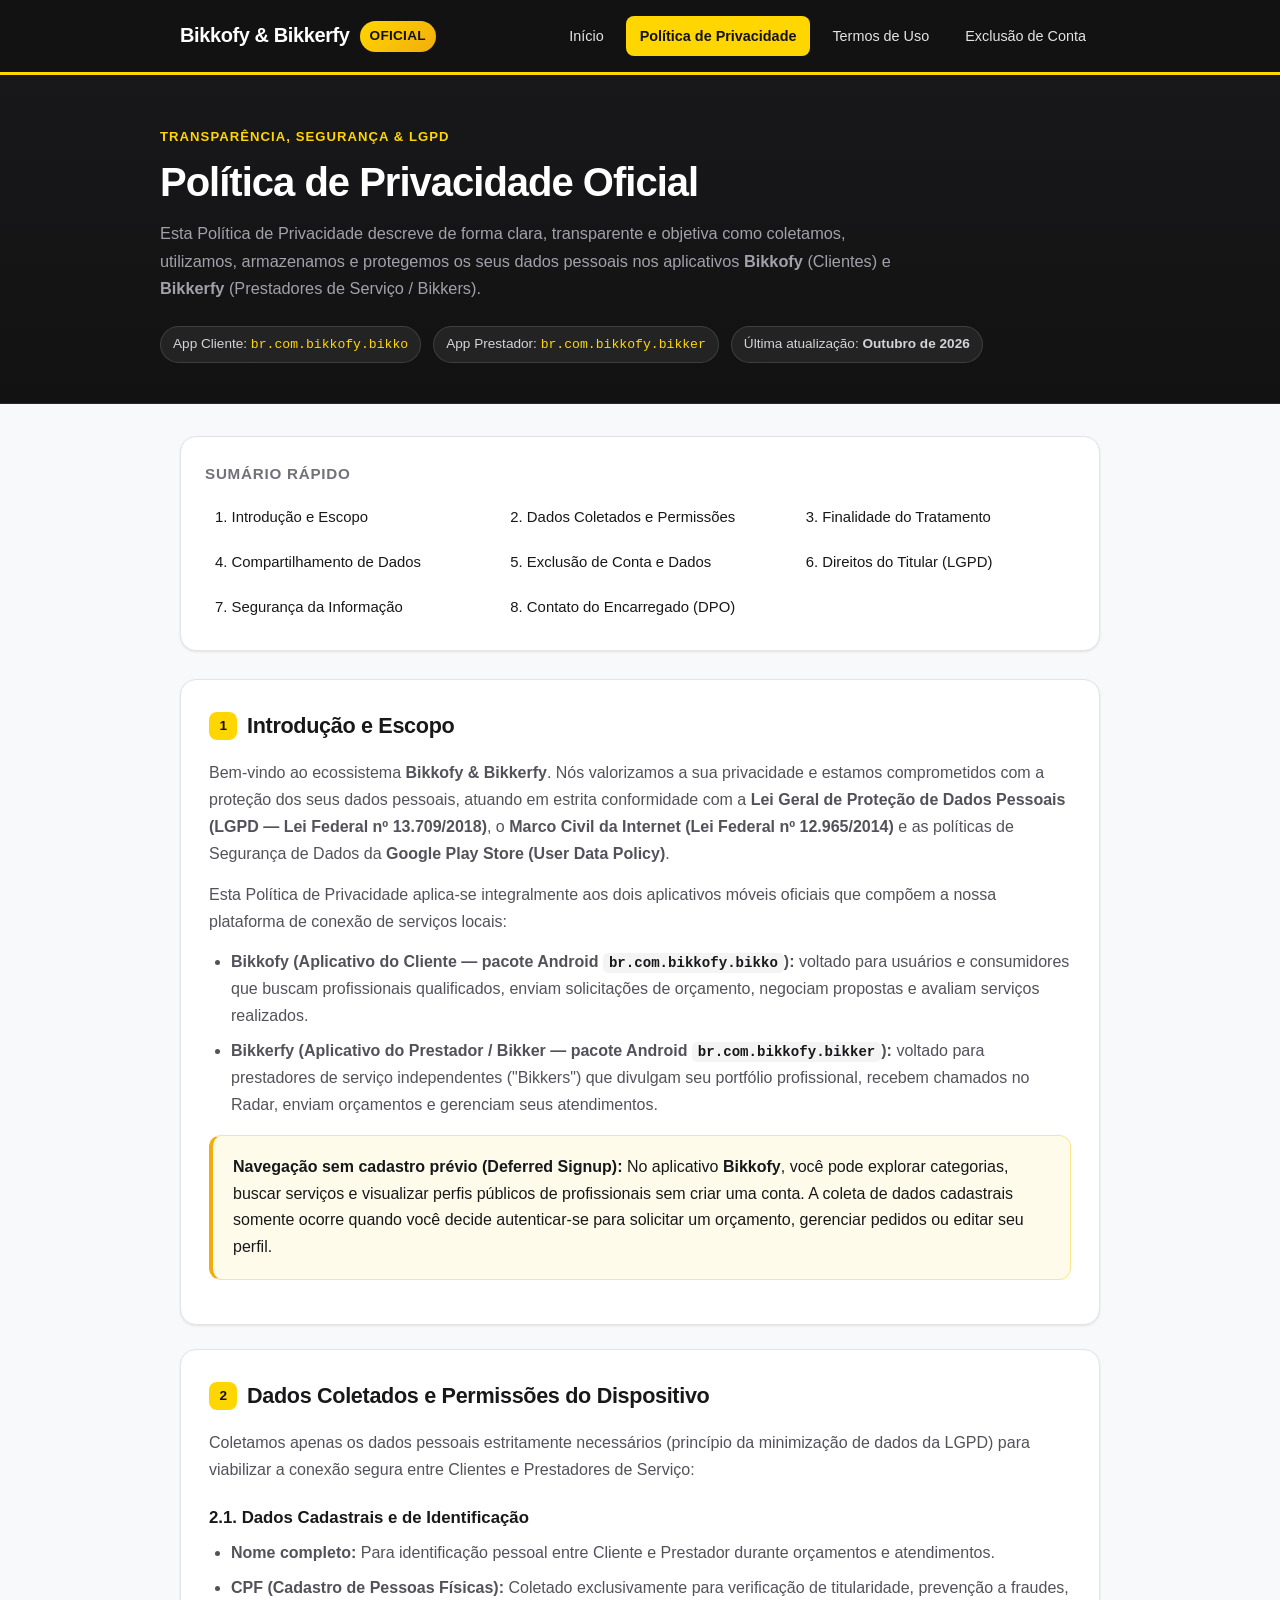
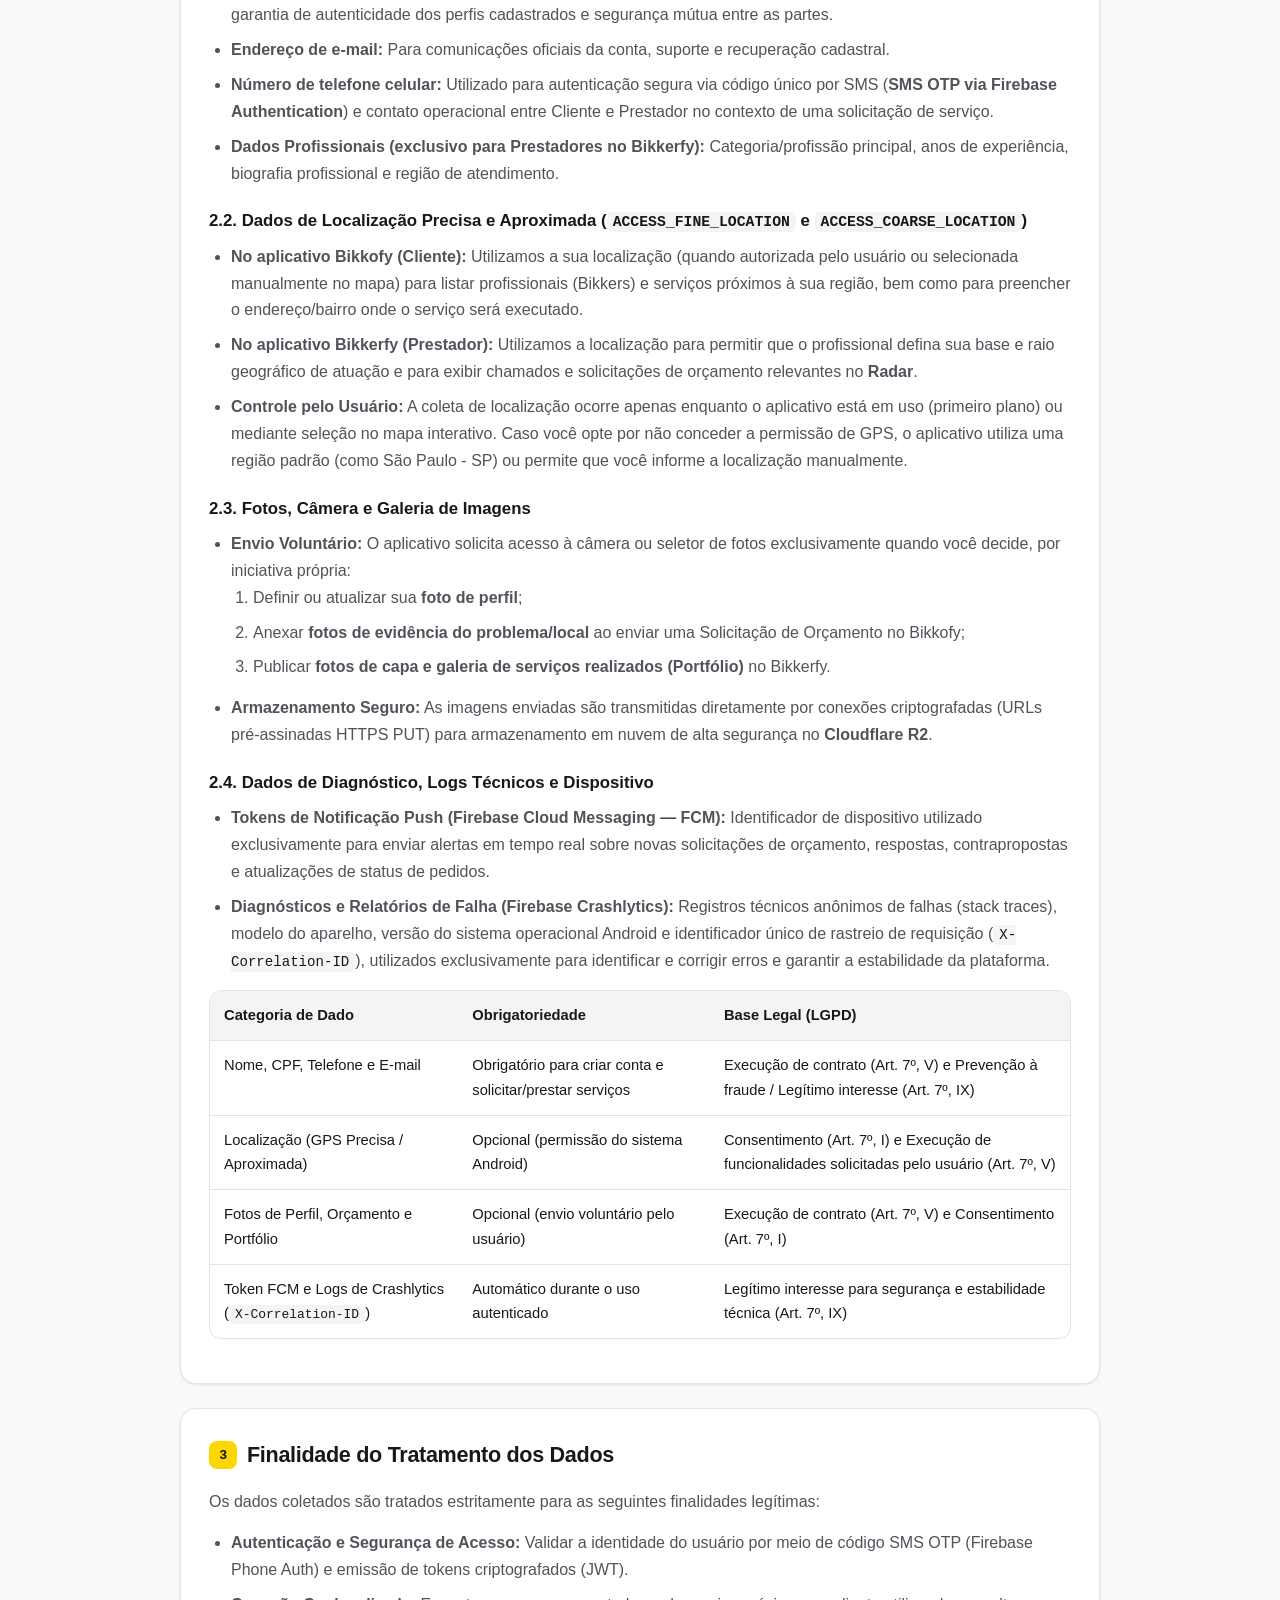
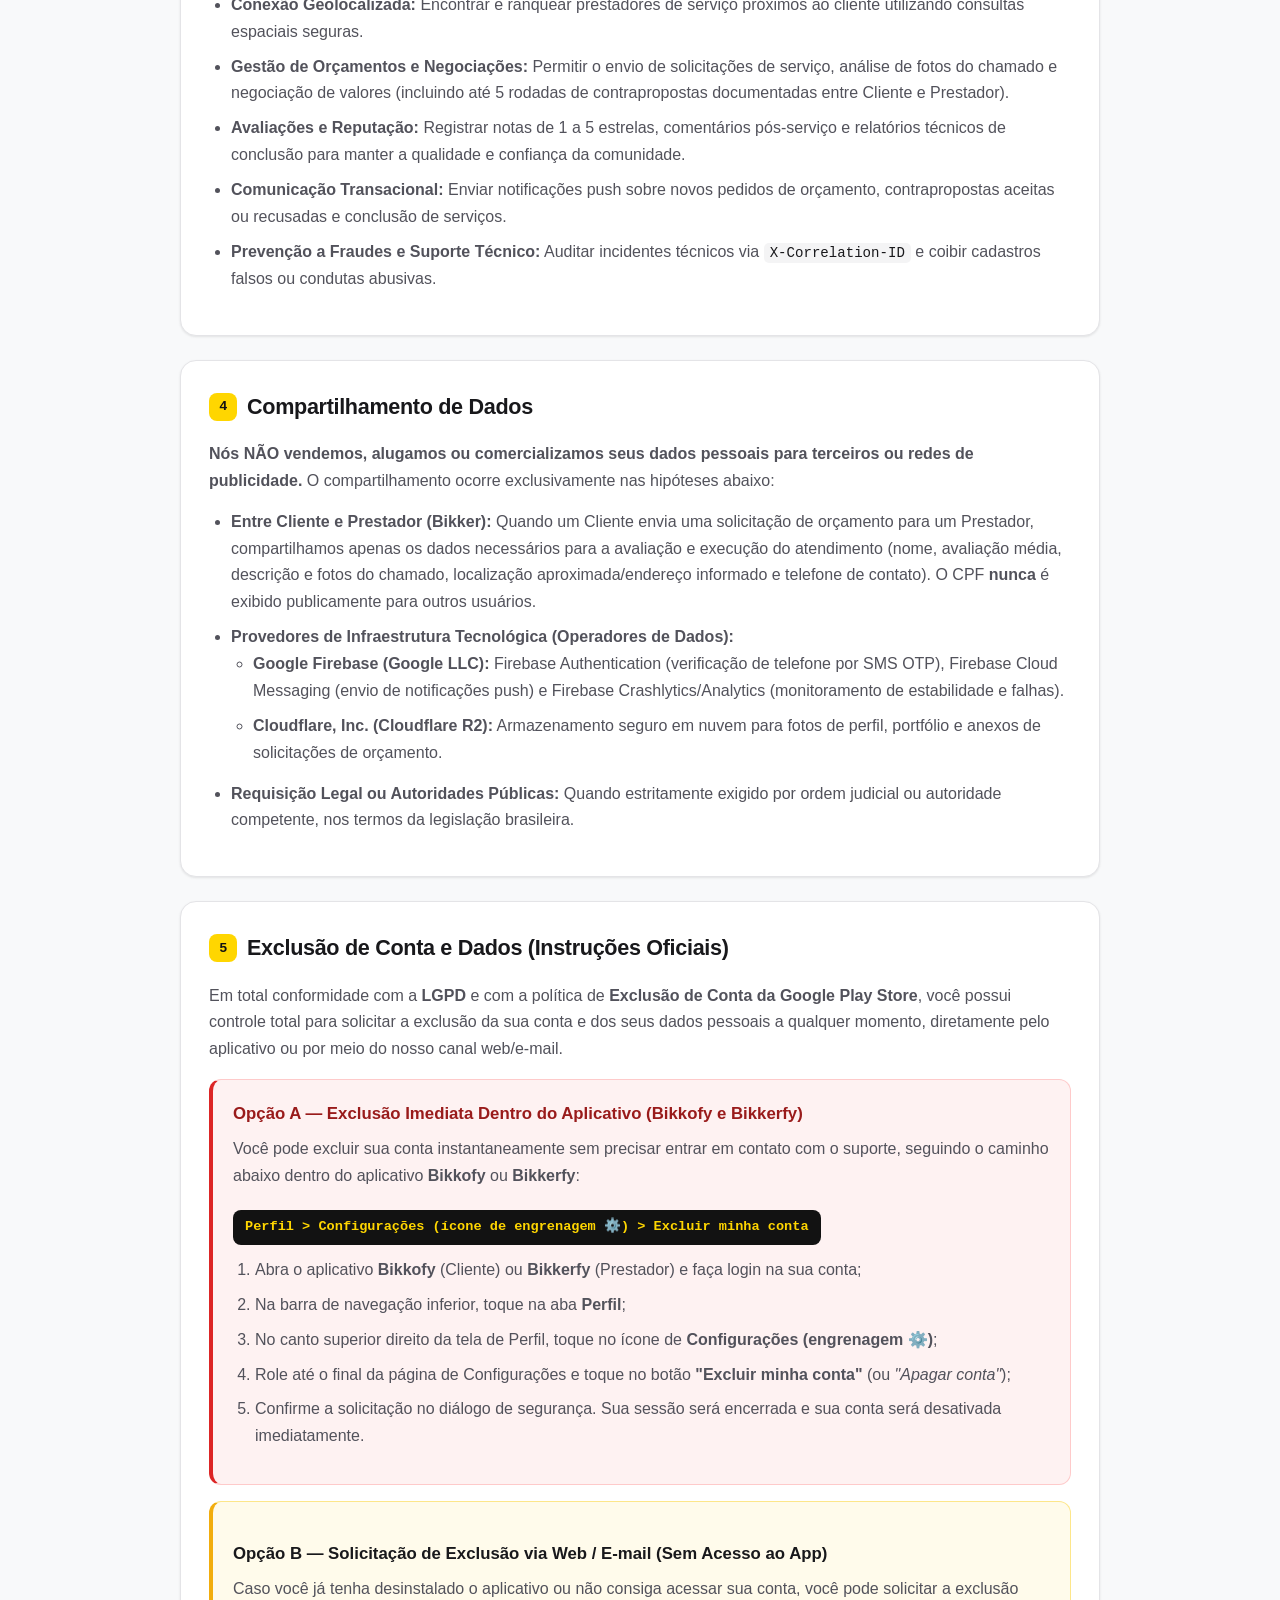
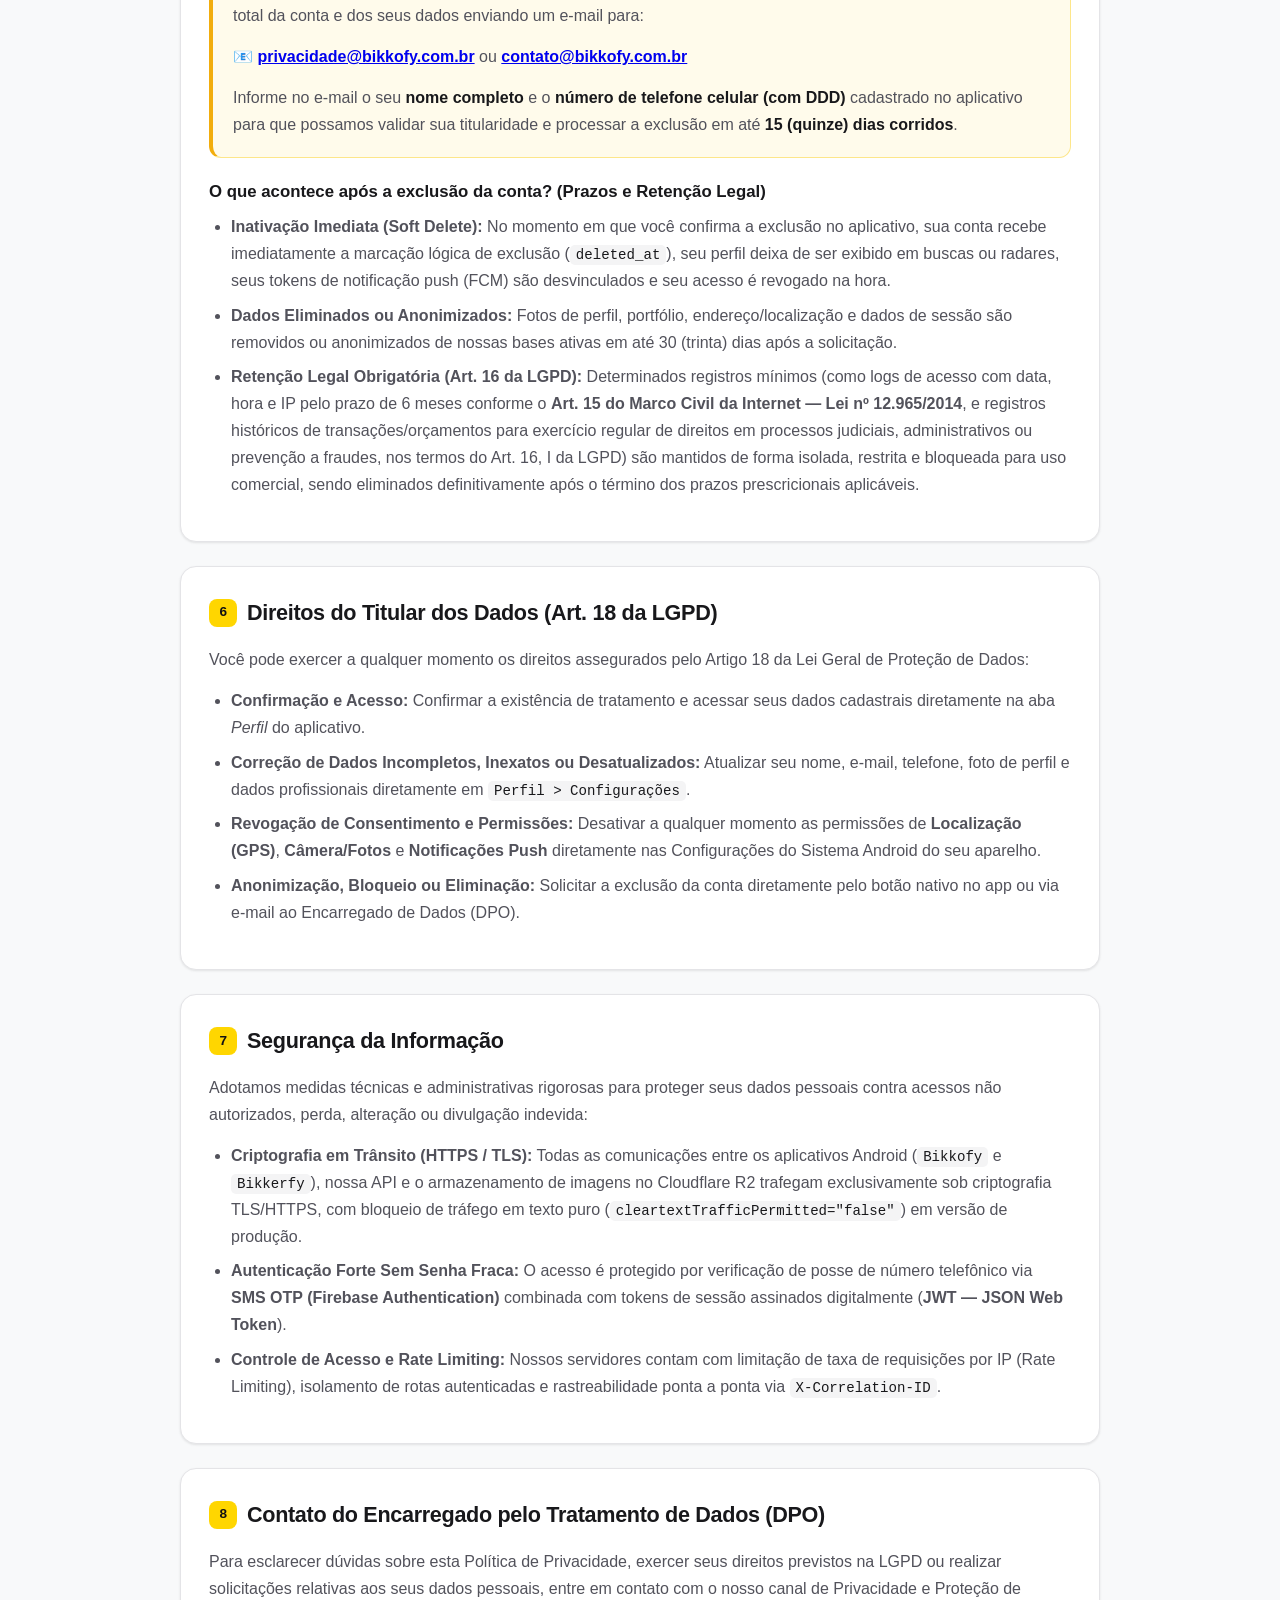
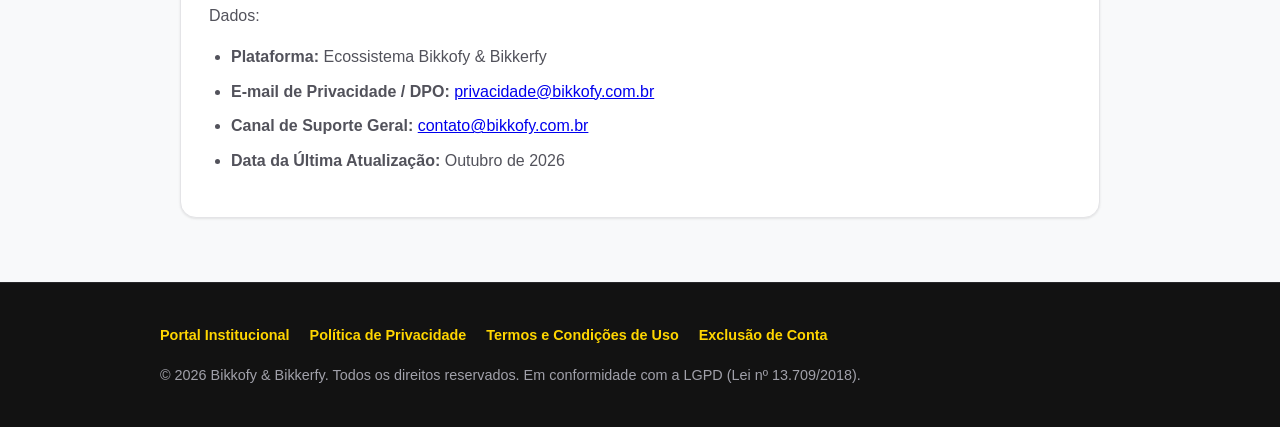
==== privacidade.html @ 6704e62b "feat: add institutional and legal pages" ====
<!DOCTYPE html>
<html lang="pt-BR">
<head>
  <meta charset="UTF-8" />
  <meta name="viewport" content="width=device-width, initial-scale=1.0" />
  <title>Política de Privacidade — Bikkofy &amp; Bikkerfy</title>
  <meta name="description" content="Política de Privacidade oficial dos aplicativos Bikkofy (Clientes) e Bikkerfy (Prestadores de Serviço / Bikkers), em conformidade com a LGPD (Lei nº 13.709/2018) e Google Play Store." />
  <meta name="robots" content="index, follow" />
  <meta name="theme-color" content="#121212" />
  <style>
    :root {
      --brand-yellow: #FFD600;
      --brand-amber: #F2AD0D;
      --brand-dark: #121212;
      --brand-surface: #1E1E1E;
      --bg-page: #F8F9FA;
      --bg-card: #FFFFFF;
      --text-primary: #18181B;
      --text-secondary: #52525B;
      --text-muted: #71717A;
      --border-color: #E4E4E7;
      --danger-bg: #FEF2F2;
      --danger-border: #FECACA;
      --danger-text: #991B1B;
      --highlight-bg: #FFFBEB;
      --highlight-border: #FDE68A;
      --radius-md: 12px;
      --radius-lg: 16px;
      --shadow-sm: 0 1px 3px rgba(0, 0, 0, 0.06), 0 1px 2px rgba(0, 0, 0, 0.04);
      --shadow-md: 0 4px 16px rgba(0, 0, 0, 0.06);
    }

    * {
      box-sizing: border-box;
      margin: 0;
      padding: 0;
    }

    html {
      scroll-behavior: smooth;
    }

    body {
      font-family: 'Inter', -apple-system, BlinkMacSystemFont, 'Segoe UI', Roboto, Oxygen, Ubuntu, Cantarell, sans-serif;
      background-color: var(--bg-page);
      color: var(--text-primary);
      line-height: 1.68;
      font-size: 16px;
      -webkit-font-smoothing: antialiased;
    }

    /* Top Header */
    .site-header {
      background-color: var(--brand-dark);
      color: #FFFFFF;
      border-bottom: 3px solid var(--brand-yellow);
      position: sticky;
      top: 0;
      z-index: 100;
    }

    .header-container {
      max-width: 960px;
      margin: 0 auto;
      padding: 16px 20px;
      display: flex;
      align-items: center;
      justify-content: space-between;
      flex-wrap: wrap;
      gap: 12px;
    }

    .brand-logo {
      display: inline-flex;
      align-items: center;
      gap: 10px;
      text-decoration: none;
      color: #FFFFFF;
      font-weight: 800;
      font-size: 1.25rem;
      letter-spacing: -0.02em;
    }

    .brand-badge {
      background: linear-gradient(135deg, var(--brand-yellow), var(--brand-amber));
      color: var(--brand-dark);
      font-weight: 900;
      font-size: 0.85rem;
      padding: 4px 10px;
      border-radius: 999px;
      letter-spacing: 0.02em;
      text-transform: uppercase;
    }

    .nav-links {
      display: flex;
      align-items: center;
      gap: 8px;
      flex-wrap: wrap;
    }

    .nav-links a {
      color: #E4E4E7;
      text-decoration: none;
      font-size: 0.9rem;
      font-weight: 500;
      padding: 8px 14px;
      border-radius: 8px;
      transition: all 0.2s ease;
    }

    .nav-links a:hover {
      background-color: rgba(255, 255, 255, 0.08);
      color: var(--brand-yellow);
    }

    .nav-links a.active {
      background-color: var(--brand-yellow);
      color: var(--brand-dark);
      font-weight: 700;
    }

    /* Hero Banner */
    .hero {
      background: linear-gradient(180deg, #18181B 0%, #121212 100%);
      color: #FFFFFF;
      padding: 48px 20px 40px;
      border-bottom: 1px solid #27272A;
    }

    .hero-inner {
      max-width: 960px;
      margin: 0 auto;
    }

    .hero-eyebrow {
      display: inline-block;
      color: var(--brand-yellow);
      font-size: 0.82rem;
      font-weight: 700;
      text-transform: uppercase;
      letter-spacing: 0.08em;
      margin-bottom: 10px;
    }

    .hero h1 {
      font-size: clamp(1.75rem, 4vw, 2.5rem);
      font-weight: 800;
      letter-spacing: -0.025em;
      line-height: 1.2;
      margin-bottom: 14px;
    }

    .hero p {
      color: #A1A1AA;
      font-size: 1.02rem;
      max-width: 760px;
    }

    .meta-bar {
      margin-top: 24px;
      display: flex;
      flex-wrap: wrap;
      gap: 12px;
      font-size: 0.85rem;
      color: #D4D4D8;
    }

    .meta-pill {
      background-color: rgba(255, 255, 255, 0.07);
      border: 1px solid rgba(255, 255, 255, 0.12);
      padding: 6px 12px;
      border-radius: 999px;
    }

    .meta-pill code {
      color: var(--brand-yellow);
      font-family: ui-monospace, SFMono-Regular, Menlo, Monaco, Consolas, monospace;
      font-size: 0.82rem;
    }

    /* Main Content */
    .main-container {
      max-width: 960px;
      margin: 32px auto 64px;
      padding: 0 20px;
    }

    .toc-card {
      background-color: var(--bg-card);
      border: 1px solid var(--border-color);
      border-radius: var(--radius-lg);
      padding: 24px;
      margin-bottom: 28px;
      box-shadow: var(--shadow-sm);
    }

    .toc-title {
      font-size: 0.95rem;
      font-weight: 700;
      text-transform: uppercase;
      letter-spacing: 0.05em;
      color: var(--text-muted);
      margin-bottom: 12px;
    }

    .toc-grid {
      display: grid;
      grid-template-columns: repeat(auto-fit, minmax(240px, 1fr));
      gap: 8px 16px;
      list-style: none;
    }

    .toc-grid a {
      color: var(--text-primary);
      text-decoration: none;
      font-size: 0.93rem;
      font-weight: 500;
      display: block;
      padding: 6px 10px;
      border-radius: 6px;
      transition: background-color 0.15s ease;
    }

    .toc-grid a:hover {
      background-color: var(--highlight-bg);
      color: #000000;
    }

    .section-card {
      background-color: var(--bg-card);
      border: 1px solid var(--border-color);
      border-radius: var(--radius-lg);
      padding: 28px 28px;
      margin-bottom: 24px;
      box-shadow: var(--shadow-sm);
      scroll-margin-top: 84px;
    }

    .section-card h2 {
      font-size: 1.35rem;
      font-weight: 800;
      color: var(--text-primary);
      margin-bottom: 16px;
      display: flex;
      align-items: center;
      gap: 10px;
      letter-spacing: -0.015em;
    }

    .section-num {
      background-color: var(--brand-yellow);
      color: var(--brand-dark);
      font-size: 0.85rem;
      font-weight: 800;
      width: 28px;
      height: 28px;
      border-radius: 8px;
      display: inline-flex;
      align-items: center;
      justify-content: center;
      flex-shrink: 0;
    }

    .section-card h3 {
      font-size: 1.05rem;
      font-weight: 700;
      color: var(--text-primary);
      margin: 20px 0 8px;
    }

    .section-card p {
      color: var(--text-secondary);
      margin-bottom: 14px;
    }

    .section-card p:last-child {
      margin-bottom: 0;
    }

    .section-card ul,
    .section-card ol {
      color: var(--text-secondary);
      padding-left: 22px;
      margin-bottom: 14px;
    }

    .section-card li {
      margin-bottom: 8px;
    }

    .section-card code {
      background-color: #F4F4F5;
      color: #18181B;
      padding: 2px 6px;
      border-radius: 5px;
      font-size: 0.88em;
      font-family: ui-monospace, SFMono-Regular, Menlo, Monaco, Consolas, monospace;
    }

    .highlight-box {
      background-color: var(--highlight-bg);
      border: 1px solid var(--highlight-border);
      border-left: 4px solid var(--brand-amber);
      border-radius: var(--radius-md);
      padding: 18px 20px;
      margin: 16px 0;
    }

    .highlight-box strong {
      color: var(--text-primary);
    }

    .deletion-box {
      background-color: var(--danger-bg);
      border: 1px solid var(--danger-border);
      border-left: 4px solid #DC2626;
      border-radius: var(--radius-md);
      padding: 20px;
      margin: 16px 0;
    }

    .deletion-box h3 {
      color: var(--danger-text);
      margin-top: 0;
    }

    .step-badge {
      display: inline-block;
      background-color: var(--brand-dark);
      color: var(--brand-yellow);
      font-weight: 700;
      font-size: 0.85rem;
      padding: 6px 12px;
      border-radius: 8px;
      margin: 6px 0 12px;
      font-family: ui-monospace, SFMono-Regular, Menlo, Monaco, Consolas, monospace;
    }

    .data-table-wrapper {
      overflow-x: auto;
      margin: 16px 0;
      border: 1px solid var(--border-color);
      border-radius: var(--radius-md);
    }

    table {
      width: 100%;
      border-collapse: collapse;
      font-size: 0.92rem;
    }

    th, td {
      text-align: left;
      padding: 12px 14px;
      border-bottom: 1px solid var(--border-color);
      vertical-align: top;
    }

    th {
      background-color: #F4F4F5;
      font-weight: 700;
      color: var(--text-primary);
    }

    tr:last-child td {
      border-bottom: none;
    }

    /* Footer */
    .site-footer {
      background-color: var(--brand-dark);
      color: #A1A1AA;
      padding: 40px 20px;
      border-top: 1px solid #27272A;
      font-size: 0.9rem;
    }

    .footer-inner {
      max-width: 960px;
      margin: 0 auto;
      display: flex;
      flex-direction: column;
      gap: 16px;
    }

    .footer-links {
      display: flex;
      gap: 20px;
      flex-wrap: wrap;
    }

    .footer-links a {
      color: var(--brand-yellow);
      text-decoration: none;
      font-weight: 600;
    }

    .footer-links a:hover {
      text-decoration: underline;
    }

    @media (max-width: 640px) {
      .section-card {
        padding: 20px 18px;
      }
      .header-container {
        flex-direction: column;
        align-items: flex-start;
      }
    }
  </style>
</head>
<body>

  <!-- Header -->
  <header class="site-header">
    <div class="header-container">
      <a href="index.html" class="brand-logo">
        <span>Bikkofy &amp; Bikkerfy</span>
        <span class="brand-badge">Oficial</span>
      </a>
      <nav class="nav-links" aria-label="Navegação institucional">
        <a href="index.html">Início</a>
        <a href="privacidade.html" class="active" aria-current="page">Política de Privacidade</a>
        <a href="termos.html">Termos de Uso</a>
        <a href="#exclusao-de-conta">Exclusão de Conta</a>
      </nav>
    </div>
  </header>

  <!-- Hero -->
  <section class="hero">
    <div class="hero-inner">
      <span class="hero-eyebrow">Transparência, Segurança &amp; LGPD</span>
      <h1>Política de Privacidade Oficial</h1>
      <p>
        Esta Política de Privacidade descreve de forma clara, transparente e objetiva como coletamos, utilizamos, armazenamos e protegemos os seus dados pessoais nos aplicativos <strong>Bikkofy</strong> (Clientes) e <strong>Bikkerfy</strong> (Prestadores de Serviço / Bikkers).
      </p>
      <div class="meta-bar">
        <span class="meta-pill">App Cliente: <code>br.com.bikkofy.bikko</code></span>
        <span class="meta-pill">App Prestador: <code>br.com.bikkofy.bikker</code></span>
        <span class="meta-pill">Última atualização: <strong>Outubro de 2026</strong></span>
      </div>
    </div>
  </section>

  <!-- Main Content -->
  <main class="main-container">

    <!-- Table of Contents -->
    <nav class="toc-card" aria-label="Índice da Política de Privacidade">
      <div class="toc-title">Sumário Rápido</div>
      <ol class="toc-grid">
        <li><a href="#escopo">1. Introdução e Escopo</a></li>
        <li><a href="#dados-coletados">2. Dados Coletados e Permissões</a></li>
        <li><a href="#finalidade">3. Finalidade do Tratamento</a></li>
        <li><a href="#compartilhamento">4. Compartilhamento de Dados</a></li>
        <li><a href="#exclusao-de-conta">5. Exclusão de Conta e Dados</a></li>
        <li><a href="#direitos-lgpd">6. Direitos do Titular (LGPD)</a></li>
        <li><a href="#seguranca">7. Segurança da Informação</a></li>
        <li><a href="#contato-dpo">8. Contato do Encarregado (DPO)</a></li>
      </ol>
    </nav>

    <!-- 1. Introdução e Escopo -->
    <section id="escopo" class="section-card">
      <h2><span class="section-num">1</span> Introdução e Escopo</h2>
      <p>
        Bem-vindo ao ecossistema <strong>Bikkofy &amp; Bikkerfy</strong>. Nós valorizamos a sua privacidade e estamos comprometidos com a proteção dos seus dados pessoais, atuando em estrita conformidade com a <strong>Lei Geral de Proteção de Dados Pessoais (LGPD — Lei Federal nº 13.709/2018)</strong>, o <strong>Marco Civil da Internet (Lei Federal nº 12.965/2014)</strong> e as políticas de Segurança de Dados da <strong>Google Play Store (User Data Policy)</strong>.
      </p>
      <p>
        Esta Política de Privacidade aplica-se integralmente aos dois aplicativos móveis oficiais que compõem a nossa plataforma de conexão de serviços locais:
      </p>
      <ul>
        <li>
          <strong>Bikkofy (Aplicativo do Cliente — pacote Android <code>br.com.bikkofy.bikko</code>):</strong> voltado para usuários e consumidores que buscam profissionais qualificados, enviam solicitações de orçamento, negociam propostas e avaliam serviços realizados.
        </li>
        <li>
          <strong>Bikkerfy (Aplicativo do Prestador / Bikker — pacote Android <code>br.com.bikkofy.bikker</code>):</strong> voltado para prestadores de serviço independentes ("Bikkers") que divulgam seu portfólio profissional, recebem chamados no Radar, enviam orçamentos e gerenciam seus atendimentos.
        </li>
      </ul>
      <div class="highlight-box">
        <strong>Navegação sem cadastro prévio (Deferred Signup):</strong> No aplicativo <strong>Bikkofy</strong>, você pode explorar categorias, buscar serviços e visualizar perfis públicos de profissionais sem criar uma conta. A coleta de dados cadastrais somente ocorre quando você decide autenticar-se para solicitar um orçamento, gerenciar pedidos ou editar seu perfil.
      </div>
    </section>

    <!-- 2. Dados Coletados -->
    <section id="dados-coletados" class="section-card">
      <h2><span class="section-num">2</span> Dados Coletados e Permissões do Dispositivo</h2>
      <p>
        Coletamos apenas os dados pessoais estritamente necessários (princípio da minimização de dados da LGPD) para viabilizar a conexão segura entre Clientes e Prestadores de Serviço:
      </p>

      <h3>2.1. Dados Cadastrais e de Identificação</h3>
      <ul>
        <li><strong>Nome completo:</strong> Para identificação pessoal entre Cliente e Prestador durante orçamentos e atendimentos.</li>
        <li><strong>CPF (Cadastro de Pessoas Físicas):</strong> Coletado exclusivamente para verificação de titularidade, prevenção a fraudes, garantia de autenticidade dos perfis cadastrados e segurança mútua entre as partes.</li>
        <li><strong>Endereço de e-mail:</strong> Para comunicações oficiais da conta, suporte e recuperação cadastral.</li>
        <li><strong>Número de telefone celular:</strong> Utilizado para autenticação segura via código único por SMS (<strong>SMS OTP via Firebase Authentication</strong>) e contato operacional entre Cliente e Prestador no contexto de uma solicitação de serviço.</li>
        <li><strong>Dados Profissionais (exclusivo para Prestadores no Bikkerfy):</strong> Categoria/profissão principal, anos de experiência, biografia profissional e região de atendimento.</li>
      </ul>

      <h3>2.2. Dados de Localização Precisa e Aproximada (<code>ACCESS_FINE_LOCATION</code> e <code>ACCESS_COARSE_LOCATION</code>)</h3>
      <ul>
        <li>
          <strong>No aplicativo Bikkofy (Cliente):</strong> Utilizamos a sua localização (quando autorizada pelo usuário ou selecionada manualmente no mapa) para listar profissionais (Bikkers) e serviços próximos à sua região, bem como para preencher o endereço/bairro onde o serviço será executado.
        </li>
        <li>
          <strong>No aplicativo Bikkerfy (Prestador):</strong> Utilizamos a localização para permitir que o profissional defina sua base e raio geográfico de atuação e para exibir chamados e solicitações de orçamento relevantes no <strong>Radar</strong>.
        </li>
        <li>
          <strong>Controle pelo Usuário:</strong> A coleta de localização ocorre apenas enquanto o aplicativo está em uso (primeiro plano) ou mediante seleção no mapa interativo. Caso você opte por não conceder a permissão de GPS, o aplicativo utiliza uma região padrão (como São Paulo - SP) ou permite que você informe a localização manualmente.
        </li>
      </ul>

      <h3>2.3. Fotos, Câmera e Galeria de Imagens</h3>
      <ul>
        <li>
          <strong>Envio Voluntário:</strong> O aplicativo solicita acesso à câmera ou seletor de fotos exclusivamente quando você decide, por iniciativa própria:
          <ol>
            <li>Definir ou atualizar sua <strong>foto de perfil</strong>;</li>
            <li>Anexar <strong>fotos de evidência do problema/local</strong> ao enviar uma Solicitação de Orçamento no Bikkofy;</li>
            <li>Publicar <strong>fotos de capa e galeria de serviços realizados (Portfólio)</strong> no Bikkerfy.</li>
          </ol>
        </li>
        <li>
          <strong>Armazenamento Seguro:</strong> As imagens enviadas são transmitidas diretamente por conexões criptografadas (URLs pré-assinadas HTTPS PUT) para armazenamento em nuvem de alta segurança no <strong>Cloudflare R2</strong>.
        </li>
      </ul>

      <h3>2.4. Dados de Diagnóstico, Logs Técnicos e Dispositivo</h3>
      <ul>
        <li>
          <strong>Tokens de Notificação Push (Firebase Cloud Messaging — FCM):</strong> Identificador de dispositivo utilizado exclusivamente para enviar alertas em tempo real sobre novas solicitações de orçamento, respostas, contrapropostas e atualizações de status de pedidos.
        </li>
        <li>
          <strong>Diagnósticos e Relatórios de Falha (Firebase Crashlytics):</strong> Registros técnicos anônimos de falhas (stack traces), modelo do aparelho, versão do sistema operacional Android e identificador único de rastreio de requisição (<code>X-Correlation-ID</code>), utilizados exclusivamente para identificar e corrigir erros e garantir a estabilidade da plataforma.
        </li>
      </ul>

      <div class="data-table-wrapper">
        <table>
          <thead>
            <tr>
              <th>Categoria de Dado</th>
              <th>Obrigatoriedade</th>
              <th>Base Legal (LGPD)</th>
            </tr>
          </thead>
          <tbody>
            <tr>
              <td>Nome, CPF, Telefone e E-mail</td>
              <td>Obrigatório para criar conta e solicitar/prestar serviços</td>
              <td>Execução de contrato (Art. 7º, V) e Prevenção à fraude / Legítimo interesse (Art. 7º, IX)</td>
            </tr>
            <tr>
              <td>Localização (GPS Precisa / Aproximada)</td>
              <td>Opcional (permissão do sistema Android)</td>
              <td>Consentimento (Art. 7º, I) e Execução de funcionalidades solicitadas pelo usuário (Art. 7º, V)</td>
            </tr>
            <tr>
              <td>Fotos de Perfil, Orçamento e Portfólio</td>
              <td>Opcional (envio voluntário pelo usuário)</td>
              <td>Execução de contrato (Art. 7º, V) e Consentimento (Art. 7º, I)</td>
            </tr>
            <tr>
              <td>Token FCM e Logs de Crashlytics (<code>X-Correlation-ID</code>)</td>
              <td>Automático durante o uso autenticado</td>
              <td>Legítimo interesse para segurança e estabilidade técnica (Art. 7º, IX)</td>
            </tr>
          </tbody>
        </table>
      </div>
    </section>

    <!-- 3. Finalidade do Tratamento -->
    <section id="finalidade" class="section-card">
      <h2><span class="section-num">3</span> Finalidade do Tratamento dos Dados</h2>
      <p>Os dados coletados são tratados estritamente para as seguintes finalidades legítimas:</p>
      <ul>
        <li><strong>Autenticação e Segurança de Acesso:</strong> Validar a identidade do usuário por meio de código SMS OTP (Firebase Phone Auth) e emissão de tokens criptografados (JWT).</li>
        <li><strong>Conexão Geolocalizada:</strong> Encontrar e ranquear prestadores de serviço próximos ao cliente utilizando consultas espaciais seguras.</li>
        <li><strong>Gestão de Orçamentos e Negociações:</strong> Permitir o envio de solicitações de serviço, análise de fotos do chamado e negociação de valores (incluindo até 5 rodadas de contrapropostas documentadas entre Cliente e Prestador).</li>
        <li><strong>Avaliações e Reputação:</strong> Registrar notas de 1 a 5 estrelas, comentários pós-serviço e relatórios técnicos de conclusão para manter a qualidade e confiança da comunidade.</li>
        <li><strong>Comunicação Transacional:</strong> Enviar notificações push sobre novos pedidos de orçamento, contrapropostas aceitas ou recusadas e conclusão de serviços.</li>
        <li><strong>Prevenção a Fraudes e Suporte Técnico:</strong> Auditar incidentes técnicos via <code>X-Correlation-ID</code> e coibir cadastros falsos ou condutas abusivas.</li>
      </ul>
    </section>

    <!-- 4. Compartilhamento de Dados -->
    <section id="compartilhamento" class="section-card">
      <h2><span class="section-num">4</span> Compartilhamento de Dados</h2>
      <p>
        <strong>Nós NÃO vendemos, alugamos ou comercializamos seus dados pessoais para terceiros ou redes de publicidade.</strong> O compartilhamento ocorre exclusivamente nas hipóteses abaixo:
      </p>
      <ul>
        <li>
          <strong>Entre Cliente e Prestador (Bikker):</strong> Quando um Cliente envia uma solicitação de orçamento para um Prestador, compartilhamos apenas os dados necessários para a avaliação e execução do atendimento (nome, avaliação média, descrição e fotos do chamado, localização aproximada/endereço informado e telefone de contato). O CPF <strong>nunca</strong> é exibido publicamente para outros usuários.
        </li>
        <li>
          <strong>Provedores de Infraestrutura Tecnológica (Operadores de Dados):</strong>
          <ul>
            <li><strong>Google Firebase (Google LLC):</strong> Firebase Authentication (verificação de telefone por SMS OTP), Firebase Cloud Messaging (envio de notificações push) e Firebase Crashlytics/Analytics (monitoramento de estabilidade e falhas).</li>
            <li><strong>Cloudflare, Inc. (Cloudflare R2):</strong> Armazenamento seguro em nuvem para fotos de perfil, portfólio e anexos de solicitações de orçamento.</li>
          </ul>
        </li>
        <li>
          <strong>Requisição Legal ou Autoridades Públicas:</strong> Quando estritamente exigido por ordem judicial ou autoridade competente, nos termos da legislação brasileira.
        </li>
      </ul>
    </section>

    <!-- 5. Exclusão de Conta e Dados -->
    <section id="exclusao-de-conta" class="section-card">
      <h2><span class="section-num">5</span> Exclusão de Conta e Dados (Instruções Oficiais)</h2>
      <p>
        Em total conformidade com a <strong>LGPD</strong> e com a política de <strong>Exclusão de Conta da Google Play Store</strong>, você possui controle total para solicitar a exclusão da sua conta e dos seus dados pessoais a qualquer momento, diretamente pelo aplicativo ou por meio do nosso canal web/e-mail.
      </p>

      <div class="deletion-box">
        <h3>Opção A — Exclusão Imediata Dentro do Aplicativo (Bikkofy e Bikkerfy)</h3>
        <p>Você pode excluir sua conta instantaneamente sem precisar entrar em contato com o suporte, seguindo o caminho abaixo dentro do aplicativo <strong>Bikkofy</strong> ou <strong>Bikkerfy</strong>:</p>
        <div class="step-badge">Perfil &gt; Configurações (ícone de engrenagem ⚙️) &gt; Excluir minha conta</div>
        <ol>
          <li>Abra o aplicativo <strong>Bikkofy</strong> (Cliente) ou <strong>Bikkerfy</strong> (Prestador) e faça login na sua conta;</li>
          <li>Na barra de navegação inferior, toque na aba <strong>Perfil</strong>;</li>
          <li>No canto superior direito da tela de Perfil, toque no ícone de <strong>Configurações (engrenagem ⚙️)</strong>;</li>
          <li>Role até o final da página de Configurações e toque no botão <strong>"Excluir minha conta"</strong> (ou <em>"Apagar conta"</em>);</li>
          <li>Confirme a solicitação no diálogo de segurança. Sua sessão será encerrada e sua conta será desativada imediatamente.</li>
        </ol>
      </div>

      <div class="highlight-box">
        <h3>Opção B — Solicitação de Exclusão via Web / E-mail (Sem Acesso ao App)</h3>
        <p>
          Caso você já tenha desinstalado o aplicativo ou não consiga acessar sua conta, você pode solicitar a exclusão total da conta e dos seus dados enviando um e-mail para:
        </p>
        <p style="margin-top: 8px;">
          📧 <strong><a href="mailto:privacidade@bikkofy.com.br?subject=Solicita%C3%A7%C3%A3o%20de%20Exclus%C3%A3o%20de%20Conta%20-%20Bikkofy">privacidade@bikkofy.com.br</a></strong> ou <strong><a href="mailto:contato@bikkofy.com.br?subject=Solicita%C3%A7%C3%A3o%20de%20Exclus%C3%A3o%20de%20Conta%20-%20Bikkofy">contato@bikkofy.com.br</a></strong>
        </p>
        <p style="margin-top: 8px; margin-bottom: 0;">
          Informe no e-mail o seu <strong>nome completo</strong> e o <strong>número de telefone celular (com DDD)</strong> cadastrado no aplicativo para que possamos validar sua titularidade e processar a exclusão em até <strong>15 (quinze) dias corridos</strong>.
        </p>
      </div>

      <h3>O que acontece após a exclusão da conta? (Prazos e Retenção Legal)</h3>
      <ul>
        <li><strong>Inativação Imediata (Soft Delete):</strong> No momento em que você confirma a exclusão no aplicativo, sua conta recebe imediatamente a marcação lógica de exclusão (<code>deleted_at</code>), seu perfil deixa de ser exibido em buscas ou radares, seus tokens de notificação push (FCM) são desvinculados e seu acesso é revogado na hora.</li>
        <li><strong>Dados Eliminados ou Anonimizados:</strong> Fotos de perfil, portfólio, endereço/localização e dados de sessão são removidos ou anonimizados de nossas bases ativas em até 30 (trinta) dias após a solicitação.</li>
        <li><strong>Retenção Legal Obrigatória (Art. 16 da LGPD):</strong> Determinados registros mínimos (como logs de acesso com data, hora e IP pelo prazo de 6 meses conforme o <strong>Art. 15 do Marco Civil da Internet — Lei nº 12.965/2014</strong>, e registros históricos de transações/orçamentos para exercício regular de direitos em processos judiciais, administrativos ou prevenção a fraudes, nos termos do Art. 16, I da LGPD) são mantidos de forma isolada, restrita e bloqueada para uso comercial, sendo eliminados definitivamente após o término dos prazos prescricionais aplicáveis.</li>
      </ul>
    </section>

    <!-- 6. Direitos do Titular -->
    <section id="direitos-lgpd" class="section-card">
      <h2><span class="section-num">6</span> Direitos do Titular dos Dados (Art. 18 da LGPD)</h2>
      <p>Você pode exercer a qualquer momento os direitos assegurados pelo Artigo 18 da Lei Geral de Proteção de Dados:</p>
      <ul>
        <li><strong>Confirmação e Acesso:</strong> Confirmar a existência de tratamento e acessar seus dados cadastrais diretamente na aba <em>Perfil</em> do aplicativo.</li>
        <li><strong>Correção de Dados Incompletos, Inexatos ou Desatualizados:</strong> Atualizar seu nome, e-mail, telefone, foto de perfil e dados profissionais diretamente em <code>Perfil &gt; Configurações</code>.</li>
        <li><strong>Revogação de Consentimento e Permissões:</strong> Desativar a qualquer momento as permissões de <strong>Localização (GPS)</strong>, <strong>Câmera/Fotos</strong> e <strong>Notificações Push</strong> diretamente nas Configurações do Sistema Android do seu aparelho.</li>
        <li><strong>Anonimização, Bloqueio ou Eliminação:</strong> Solicitar a exclusão da conta diretamente pelo botão nativo no app ou via e-mail ao Encarregado de Dados (DPO).</li>
      </ul>
    </section>

    <!-- 7. Segurança da Informação -->
    <section id="seguranca" class="section-card">
      <h2><span class="section-num">7</span> Segurança da Informação</h2>
      <p>Adotamos medidas técnicas e administrativas rigorosas para proteger seus dados pessoais contra acessos não autorizados, perda, alteração ou divulgação indevida:</p>
      <ul>
        <li><strong>Criptografia em Trânsito (HTTPS / TLS):</strong> Todas as comunicações entre os aplicativos Android (<code>Bikkofy</code> e <code>Bikkerfy</code>), nossa API e o armazenamento de imagens no Cloudflare R2 trafegam exclusivamente sob criptografia TLS/HTTPS, com bloqueio de tráfego em texto puro (<code>cleartextTrafficPermitted="false"</code>) em versão de produção.</li>
        <li><strong>Autenticação Forte Sem Senha Fraca:</strong> O acesso é protegido por verificação de posse de número telefônico via <strong>SMS OTP (Firebase Authentication)</strong> combinada com tokens de sessão assinados digitalmente (<strong>JWT — JSON Web Token</strong>).</li>
        <li><strong>Controle de Acesso e Rate Limiting:</strong> Nossos servidores contam com limitação de taxa de requisições por IP (Rate Limiting), isolamento de rotas autenticadas e rastreabilidade ponta a ponta via <code>X-Correlation-ID</code>.</li>
      </ul>
    </section>

    <!-- 8. Contato do DPO -->
    <section id="contato-dpo" class="section-card">
      <h2><span class="section-num">8</span> Contato do Encarregado pelo Tratamento de Dados (DPO)</h2>
      <p>
        Para esclarecer dúvidas sobre esta Política de Privacidade, exercer seus direitos previstos na LGPD ou realizar solicitações relativas aos seus dados pessoais, entre em contato com o nosso canal de Privacidade e Proteção de Dados:
      </p>
      <ul>
        <li><strong>Plataforma:</strong> Ecossistema Bikkofy &amp; Bikkerfy</li>
        <li><strong>E-mail de Privacidade / DPO:</strong> <a href="mailto:privacidade@bikkofy.com.br">privacidade@bikkofy.com.br</a></li>
        <li><strong>Canal de Suporte Geral:</strong> <a href="mailto:contato@bikkofy.com.br">contato@bikkofy.com.br</a></li>
        <li><strong>Data da Última Atualização:</strong> Outubro de 2026</li>
      </ul>
    </section>

  </main>

  <!-- Footer -->
  <footer class="site-footer">
    <div class="footer-inner">
      <div class="footer-links">
        <a href="index.html">Portal Institucional</a>
        <a href="privacidade.html">Política de Privacidade</a>
        <a href="termos.html">Termos e Condições de Uso</a>
        <a href="privacidade.html#exclusao-de-conta">Exclusão de Conta</a>
      </div>
      <p>© 2026 Bikkofy &amp; Bikkerfy. Todos os direitos reservados. Em conformidade com a LGPD (Lei nº 13.709/2018).</p>
    </div>
  </footer>

</body>
</html>
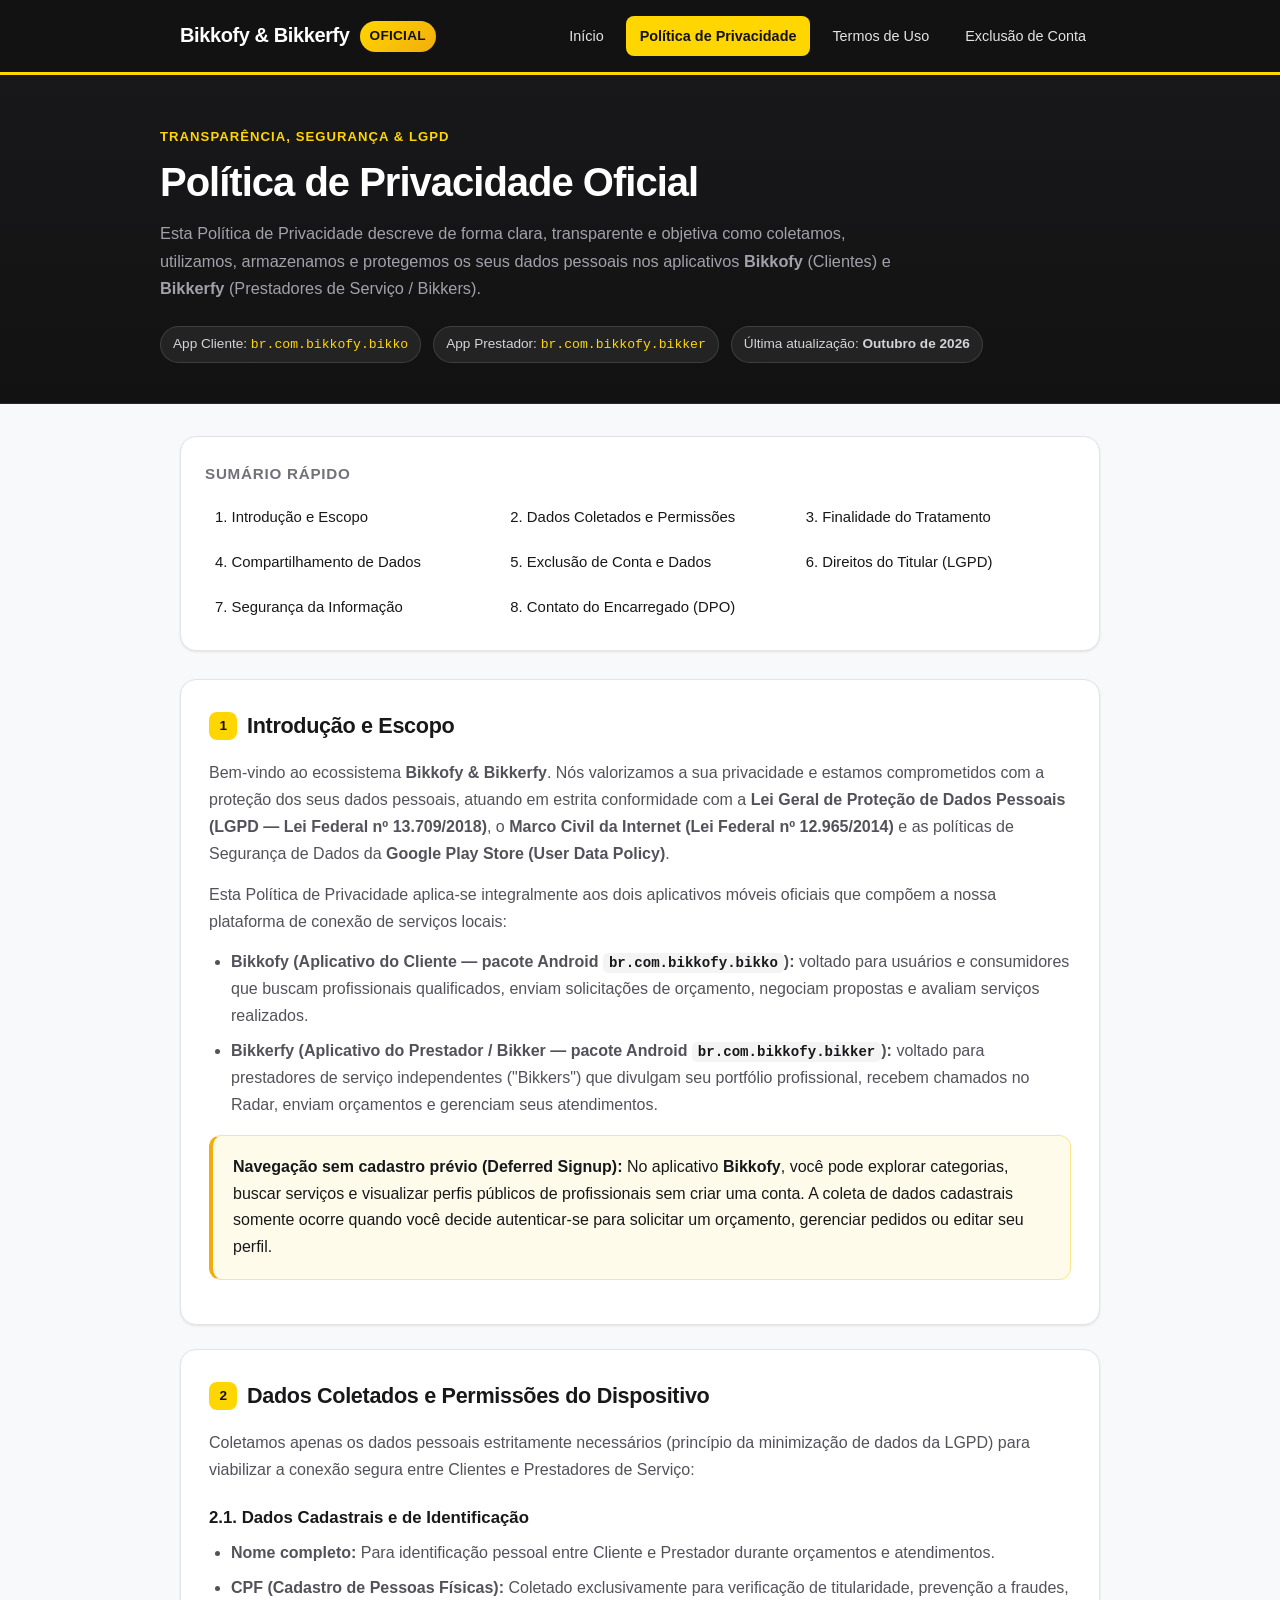
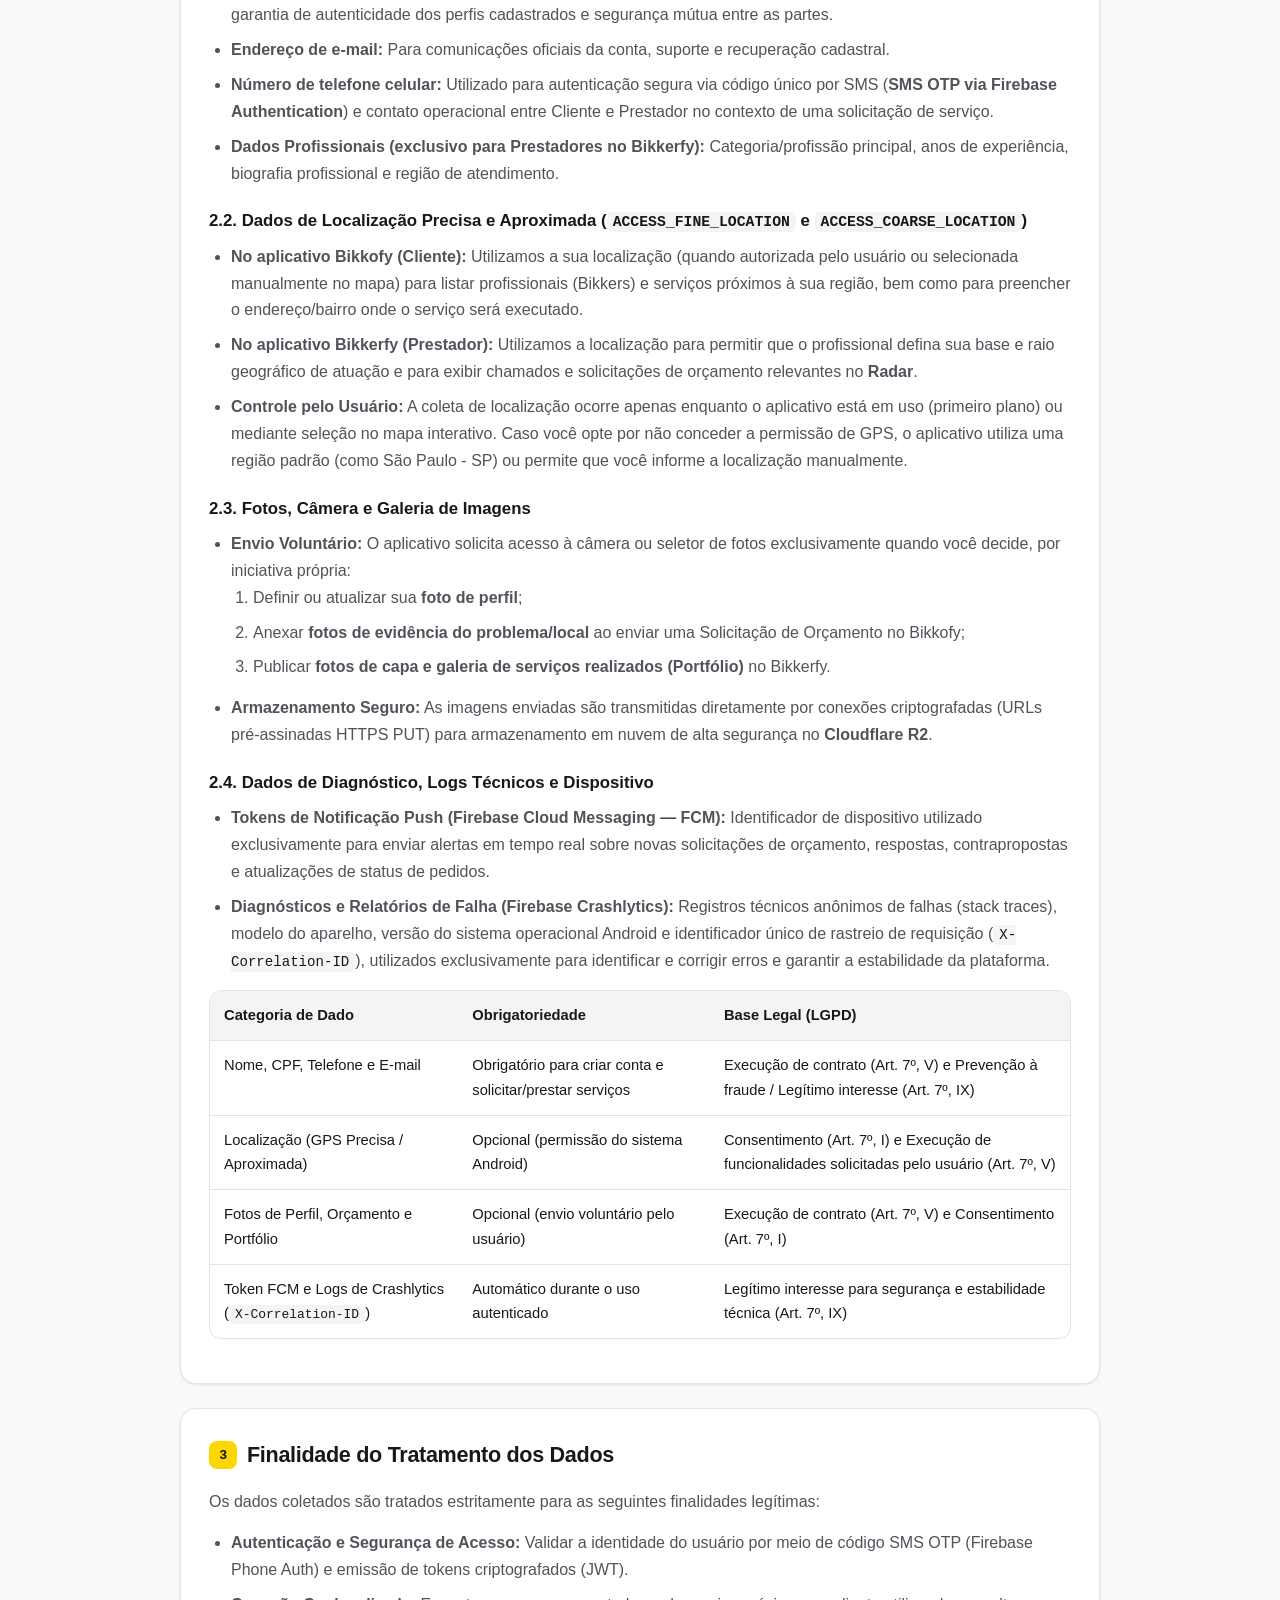
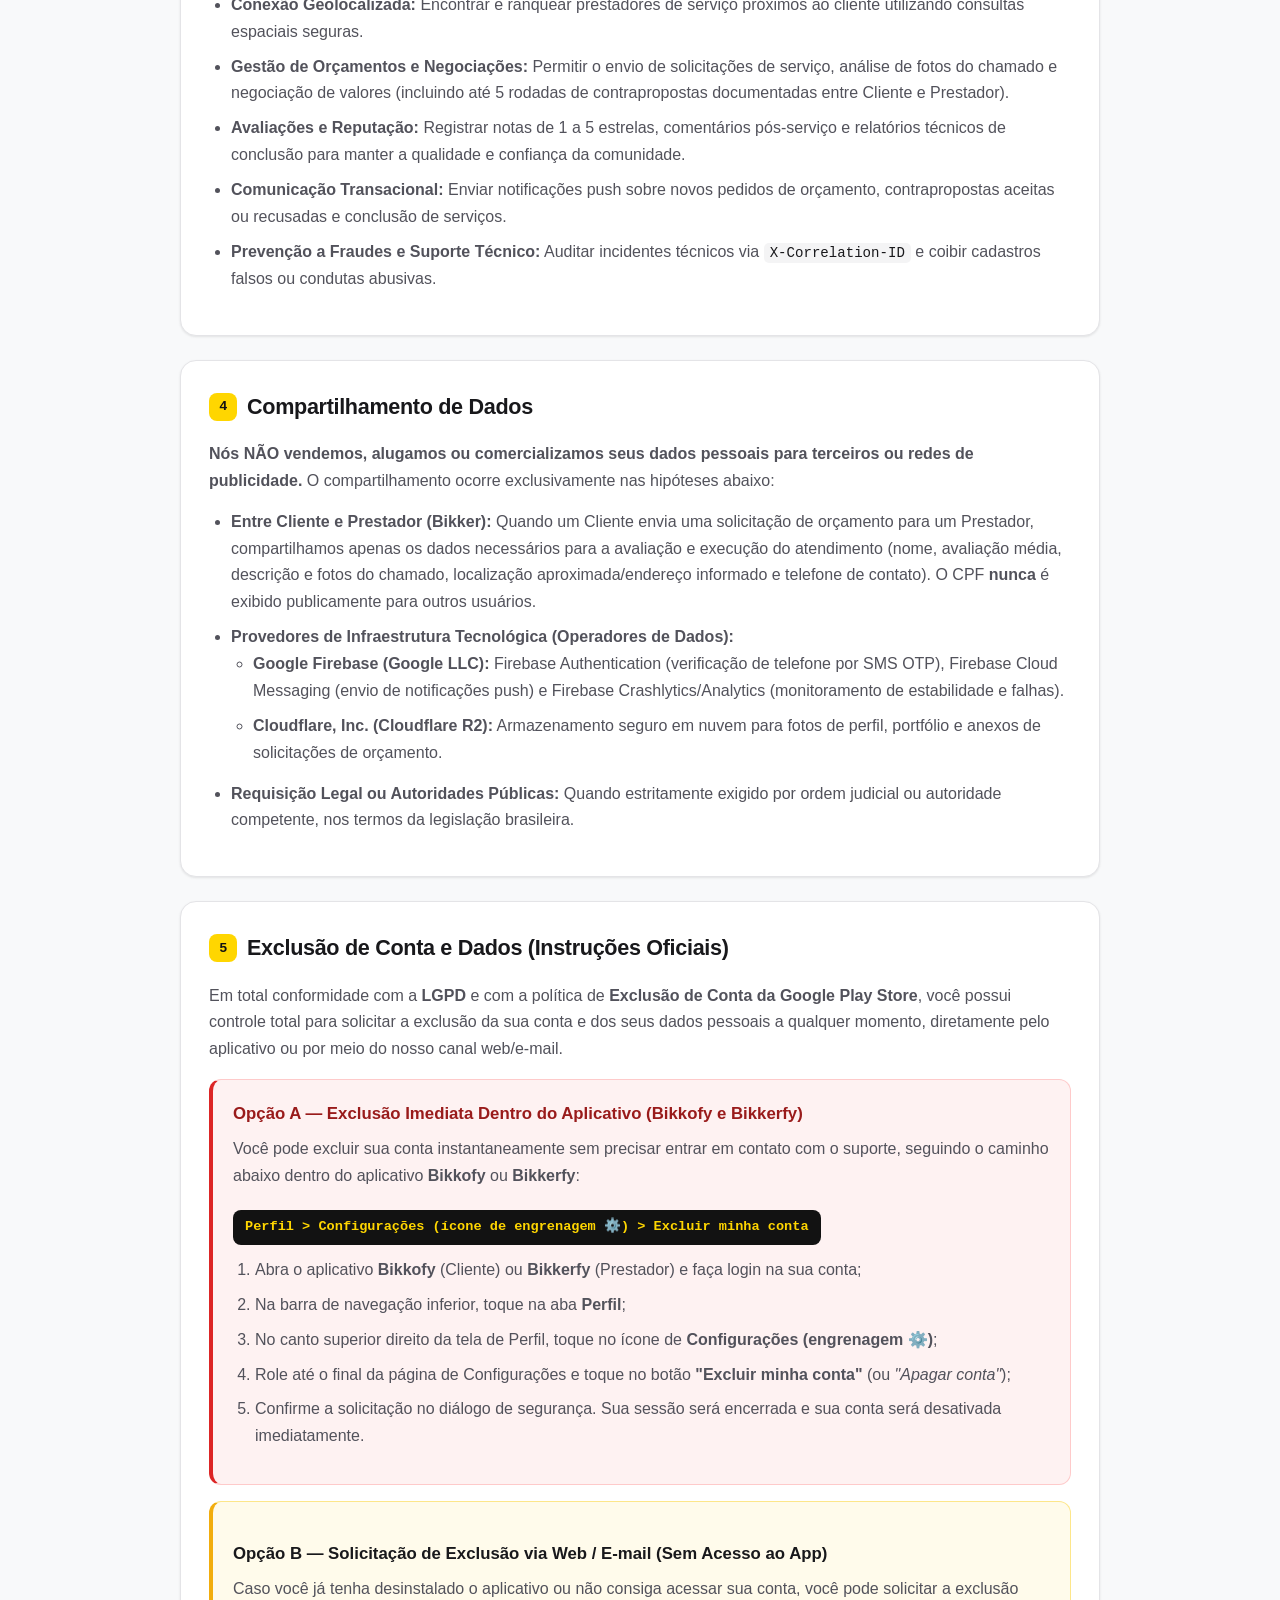
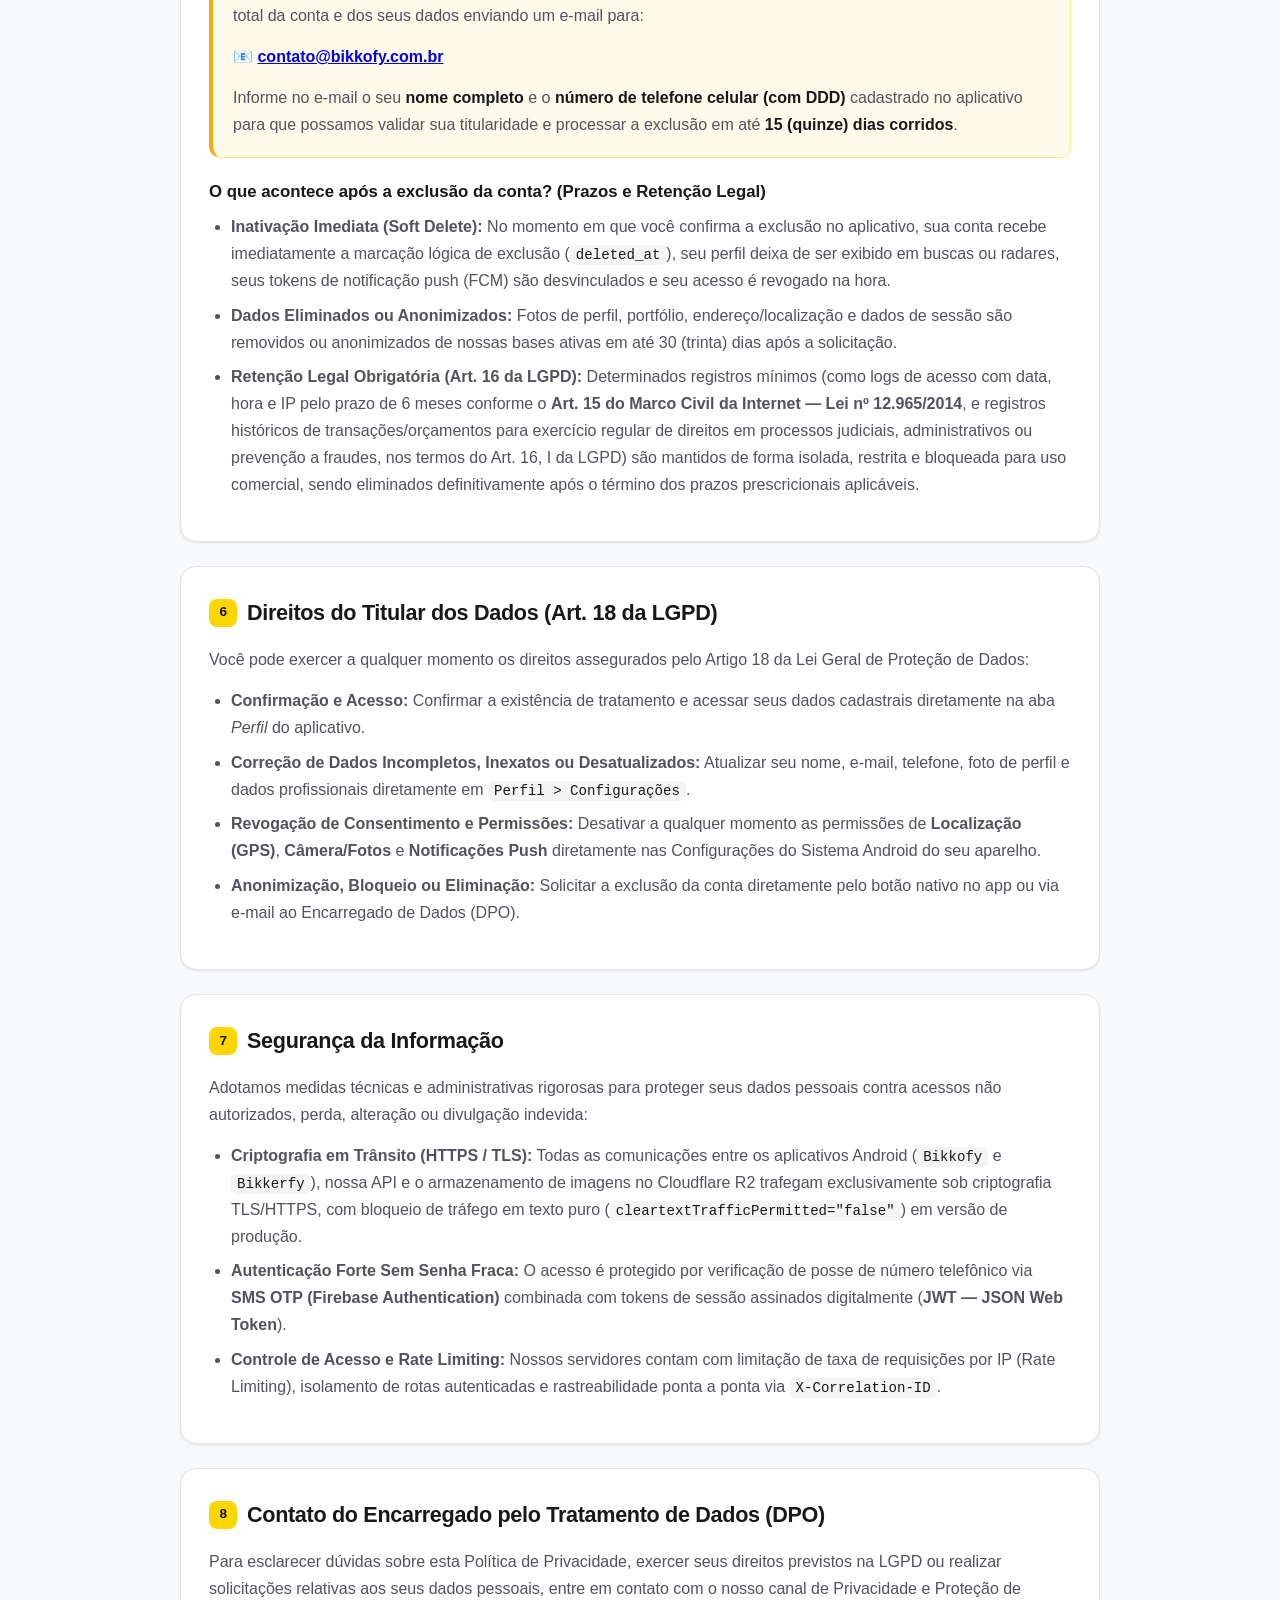
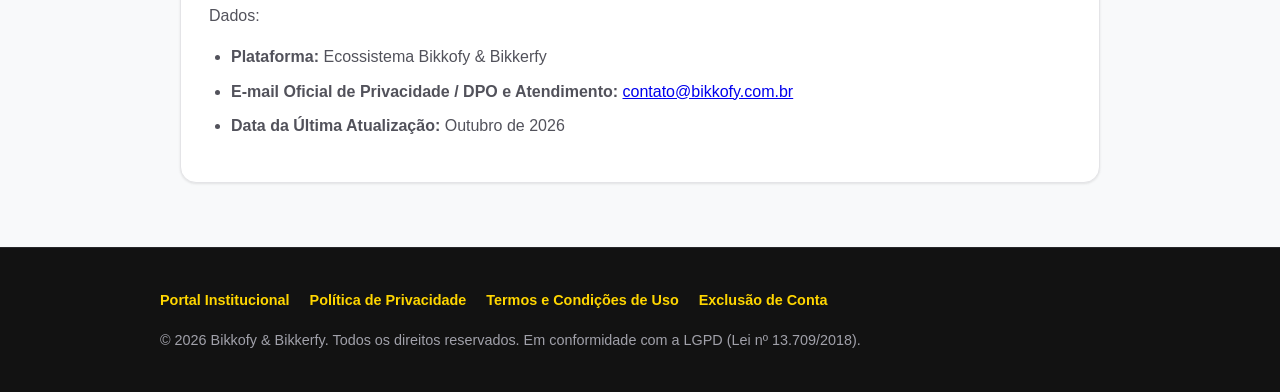
==== commit d2301330: "docs(legal): unify official contact email to contato@bikkofy.com.br and add support section in terms" ====
--- a/privacidade.html
+++ b/privacidade.html
@@ -637,7 +637,7 @@
           Caso você já tenha desinstalado o aplicativo ou não consiga acessar sua conta, você pode solicitar a exclusão total da conta e dos seus dados enviando um e-mail para:
         </p>
         <p style="margin-top: 8px;">
-          📧 <strong><a href="mailto:privacidade@bikkofy.com.br?subject=Solicita%C3%A7%C3%A3o%20de%20Exclus%C3%A3o%20de%20Conta%20-%20Bikkofy">privacidade@bikkofy.com.br</a></strong> ou <strong><a href="mailto:contato@bikkofy.com.br?subject=Solicita%C3%A7%C3%A3o%20de%20Exclus%C3%A3o%20de%20Conta%20-%20Bikkofy">contato@bikkofy.com.br</a></strong>
+          📧 <strong><a href="mailto:contato@bikkofy.com.br?subject=Solicita%C3%A7%C3%A3o%20de%20Exclus%C3%A3o%20de%20Conta%20-%20Bikkofy">contato@bikkofy.com.br</a></strong>
         </p>
         <p style="margin-top: 8px; margin-bottom: 0;">
           Informe no e-mail o seu <strong>nome completo</strong> e o <strong>número de telefone celular (com DDD)</strong> cadastrado no aplicativo para que possamos validar sua titularidade e processar a exclusão em até <strong>15 (quinze) dias corridos</strong>.
@@ -683,8 +683,7 @@
       </p>
       <ul>
         <li><strong>Plataforma:</strong> Ecossistema Bikkofy &amp; Bikkerfy</li>
-        <li><strong>E-mail de Privacidade / DPO:</strong> <a href="mailto:privacidade@bikkofy.com.br">privacidade@bikkofy.com.br</a></li>
-        <li><strong>Canal de Suporte Geral:</strong> <a href="mailto:contato@bikkofy.com.br">contato@bikkofy.com.br</a></li>
+        <li><strong>E-mail Oficial de Privacidade / DPO e Atendimento:</strong> <a href="mailto:contato@bikkofy.com.br">contato@bikkofy.com.br</a></li>
         <li><strong>Data da Última Atualização:</strong> Outubro de 2026</li>
       </ul>
     </section>
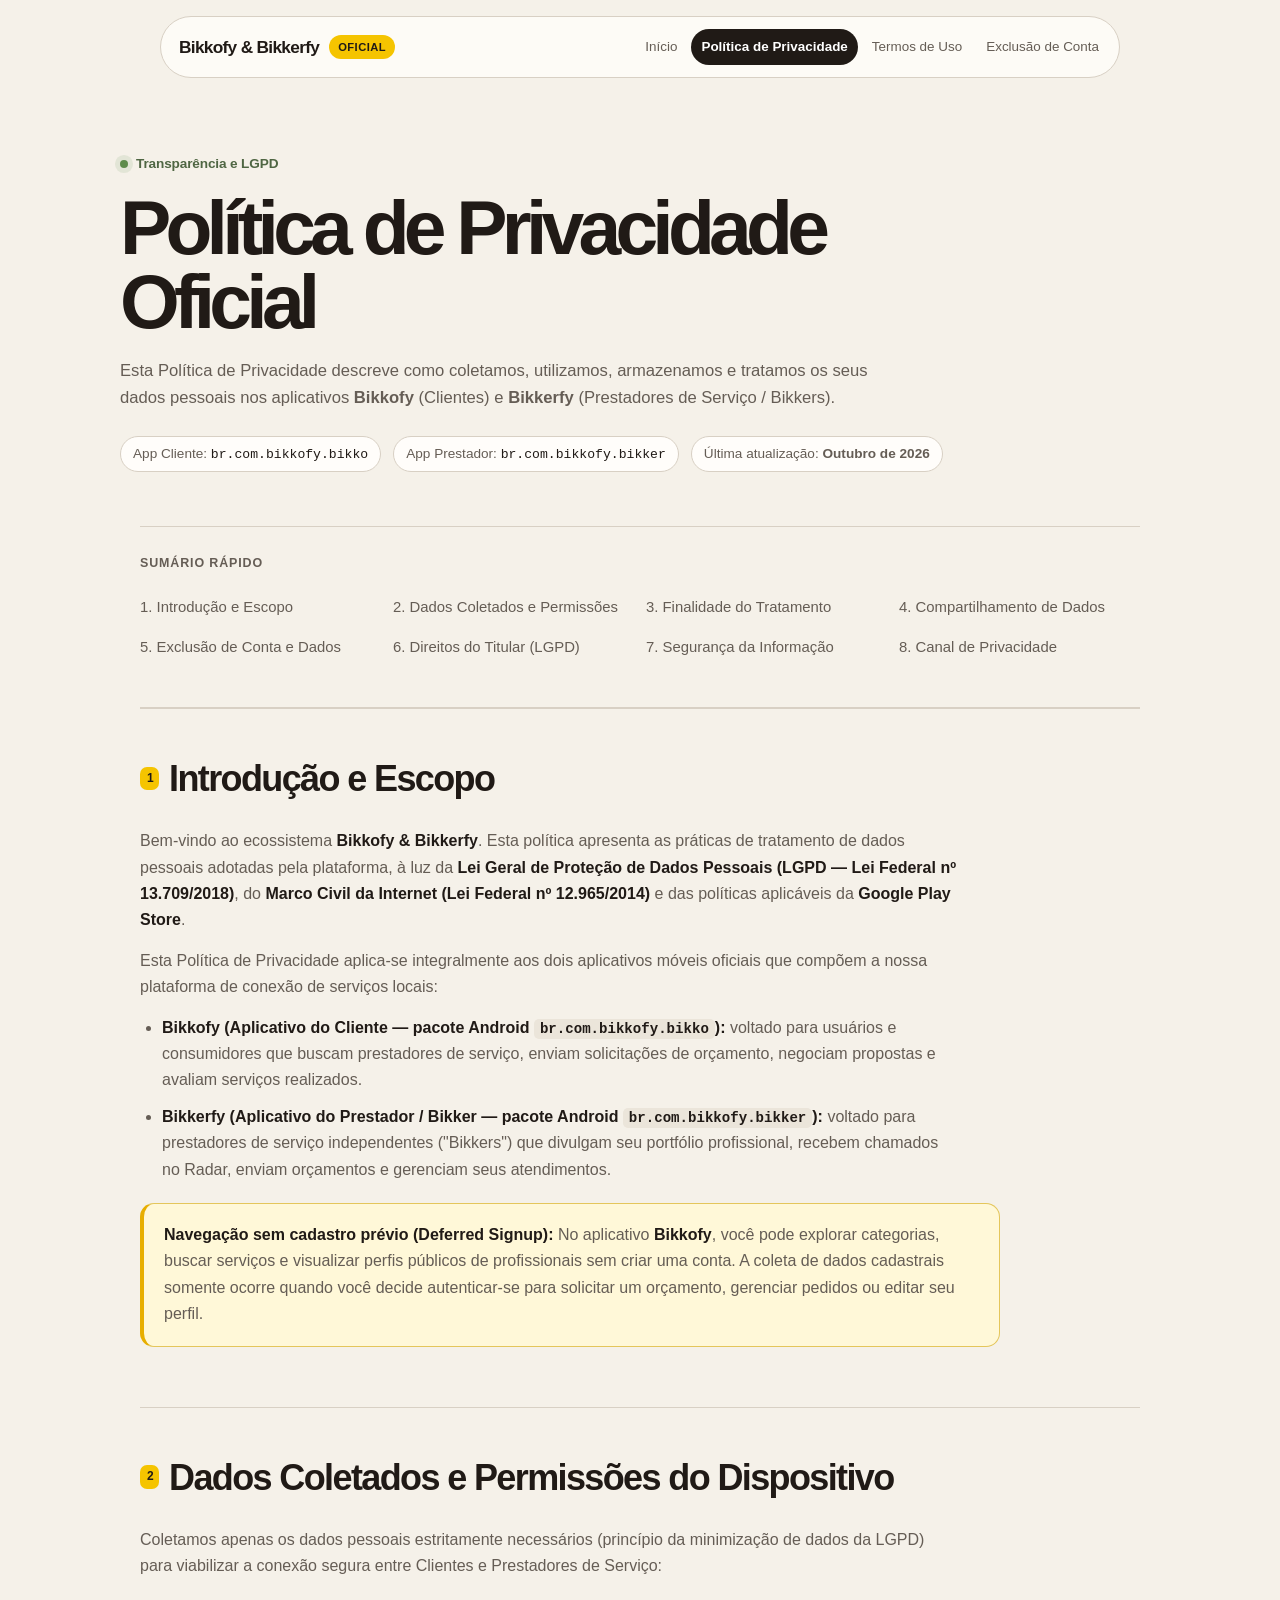
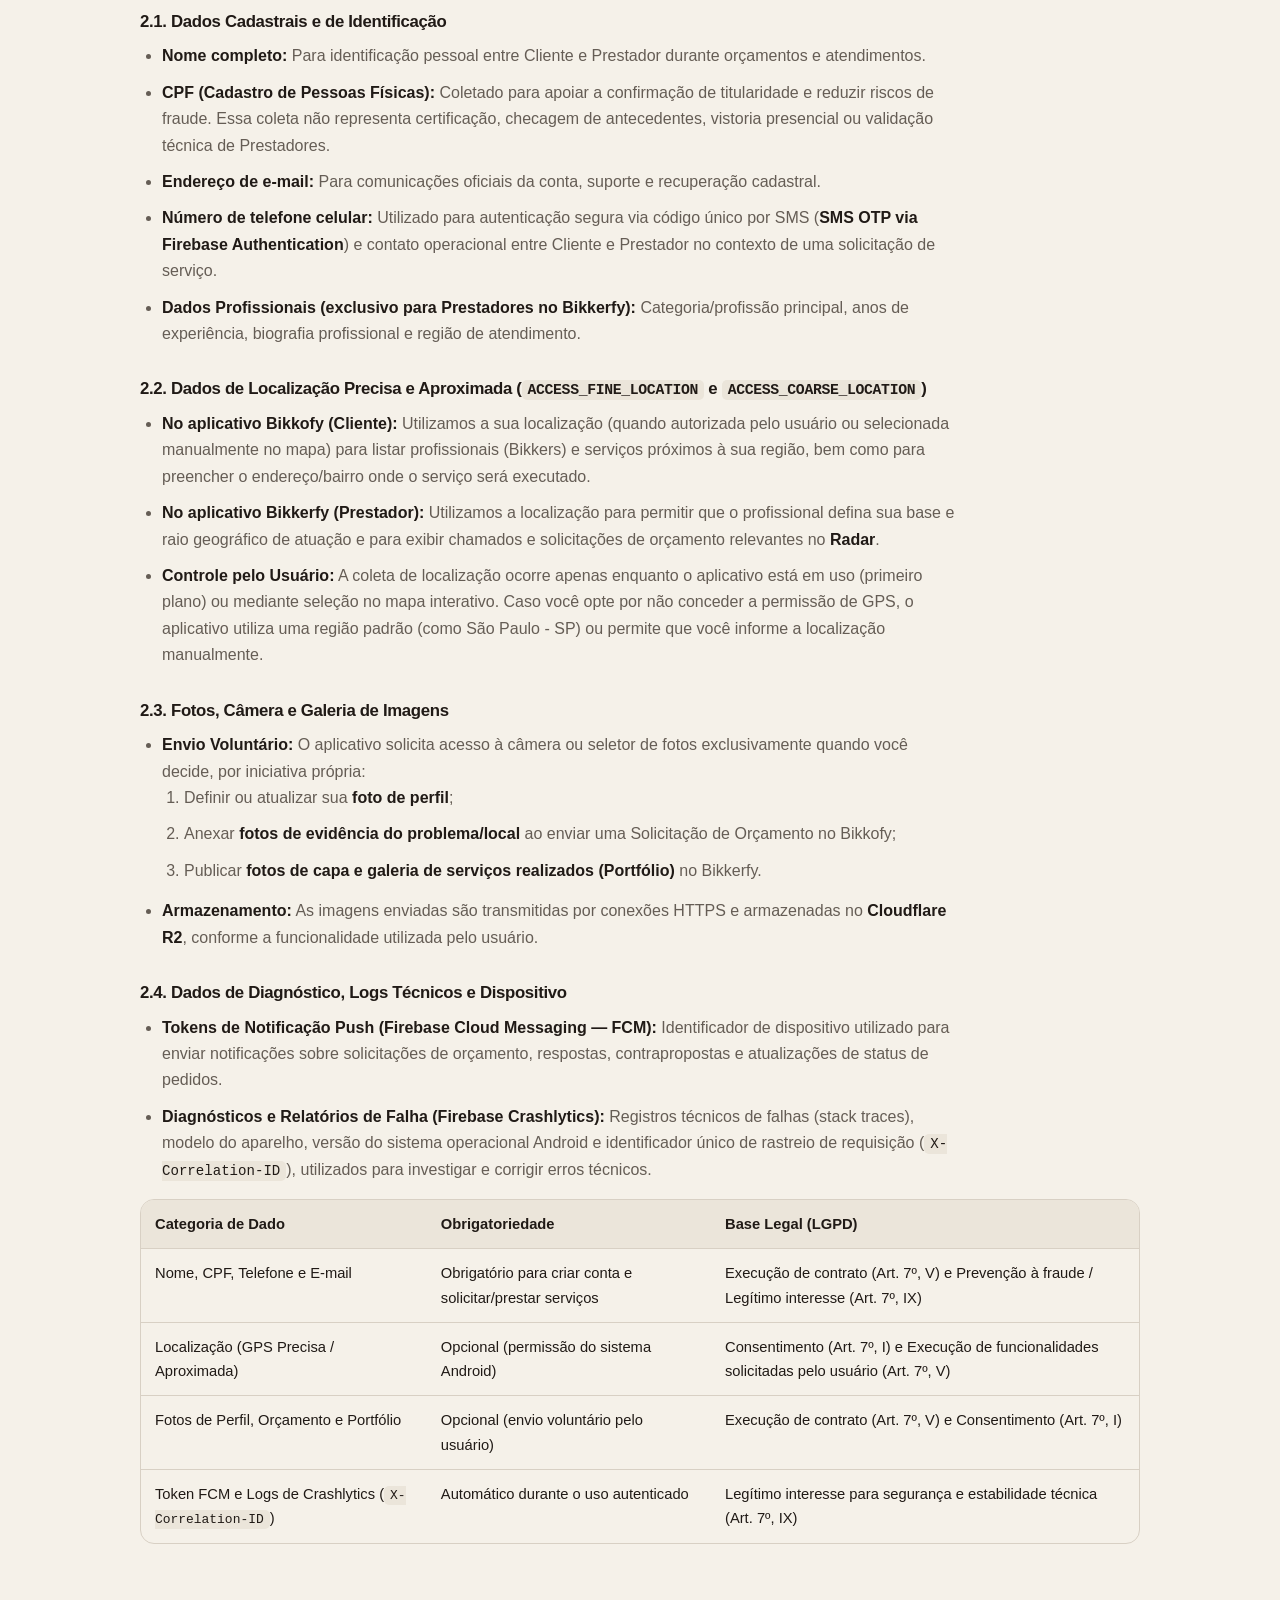
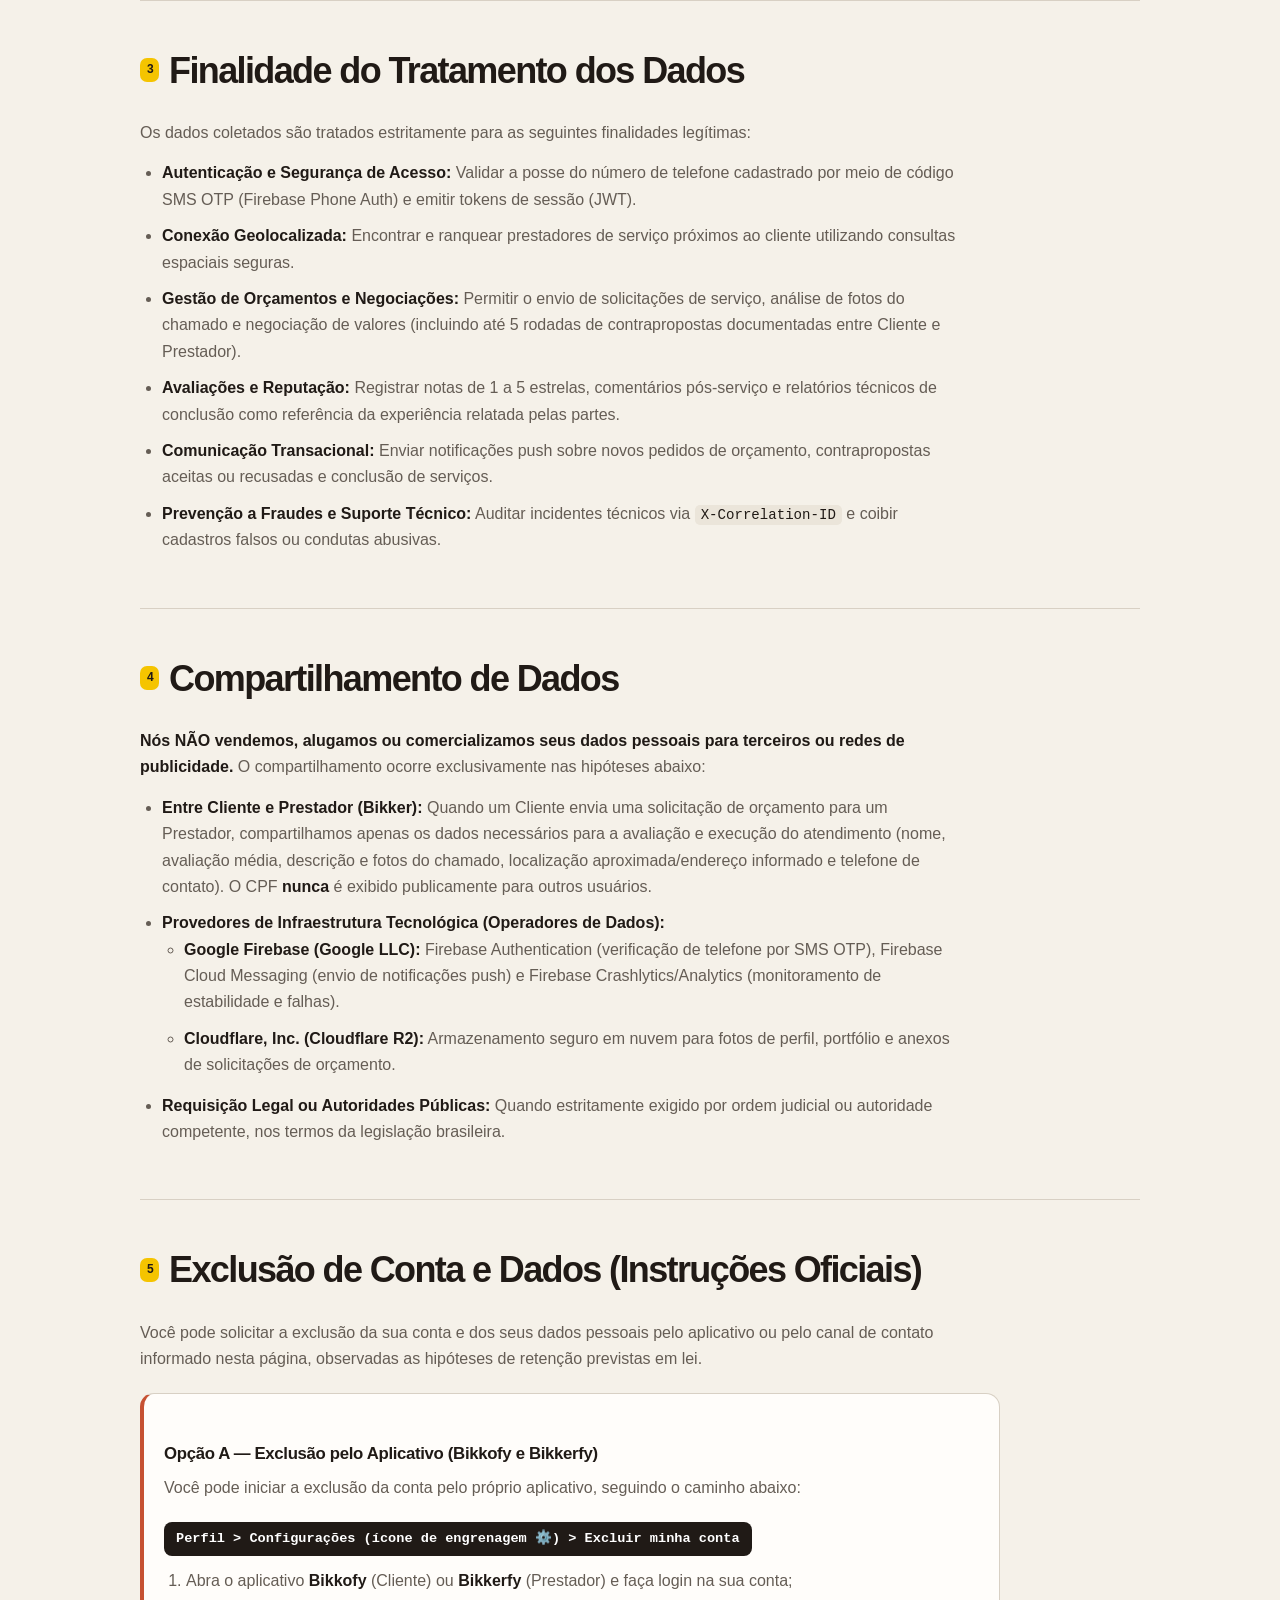
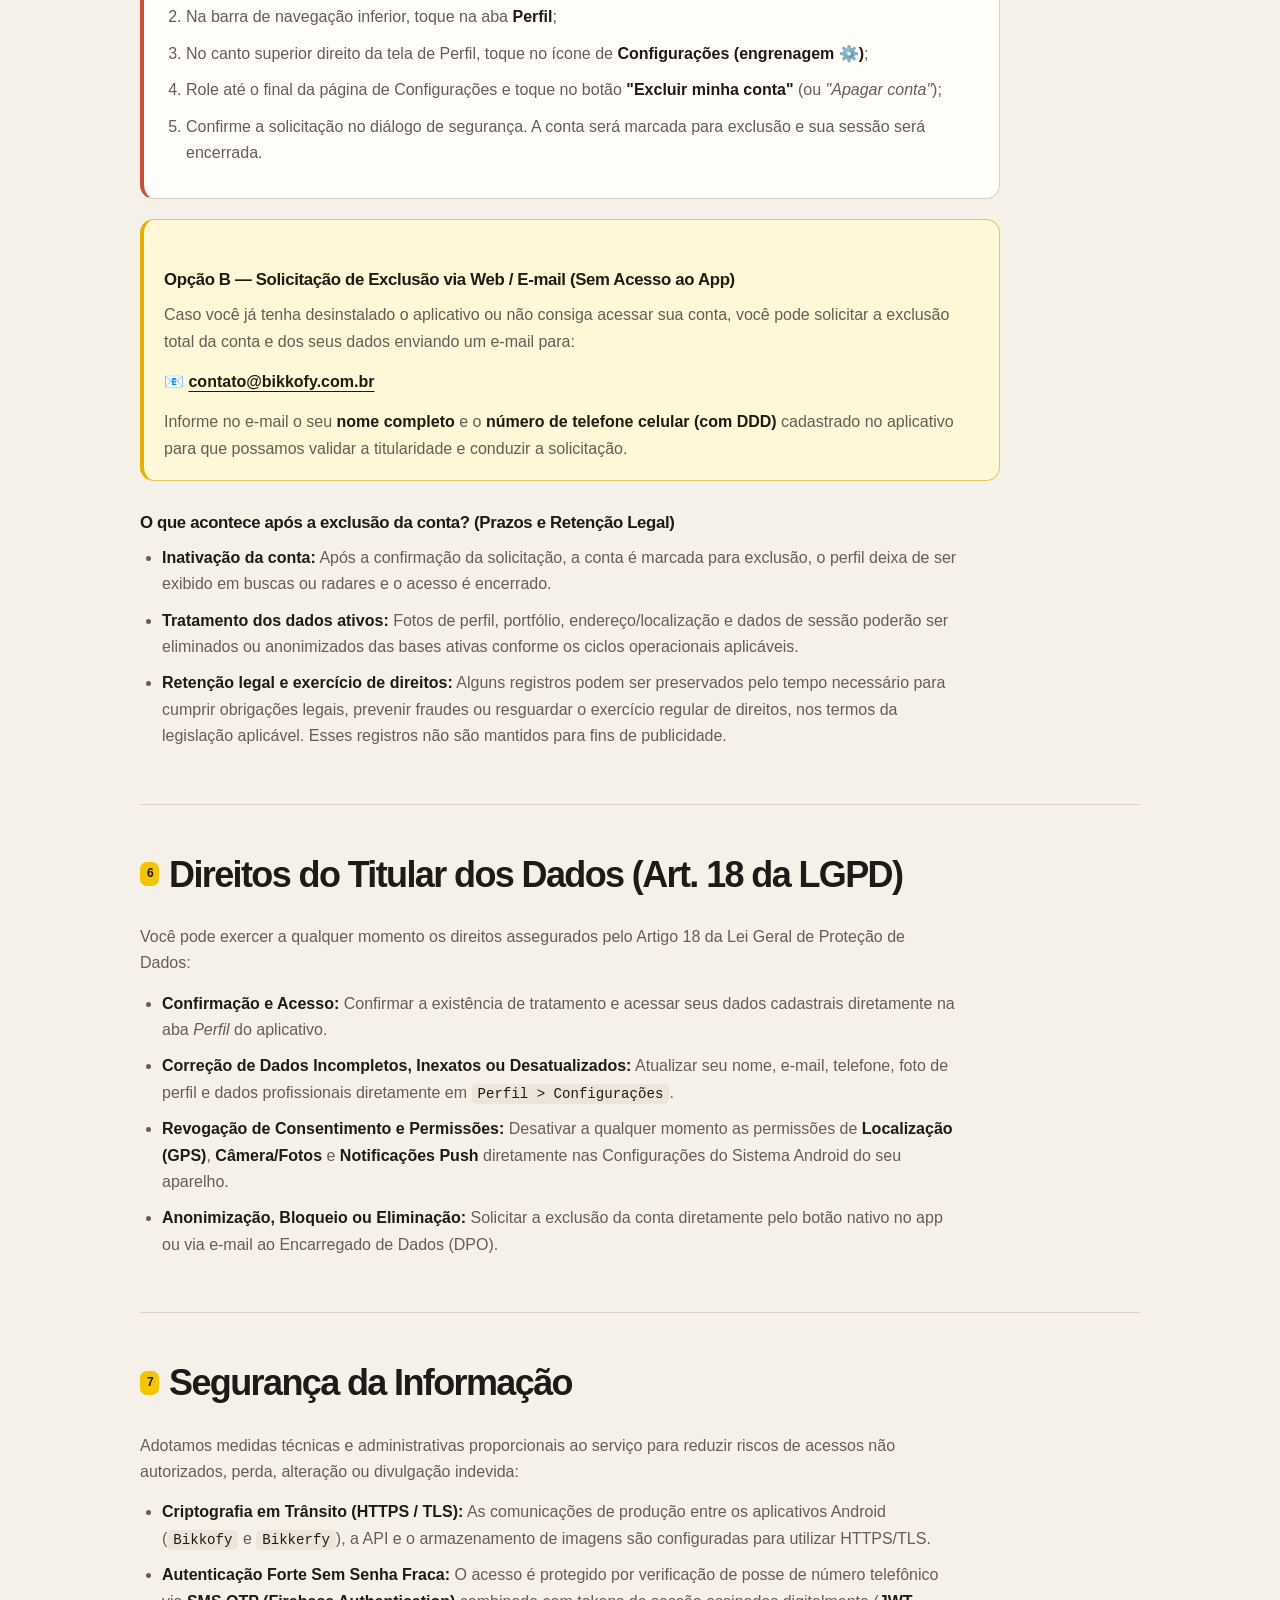
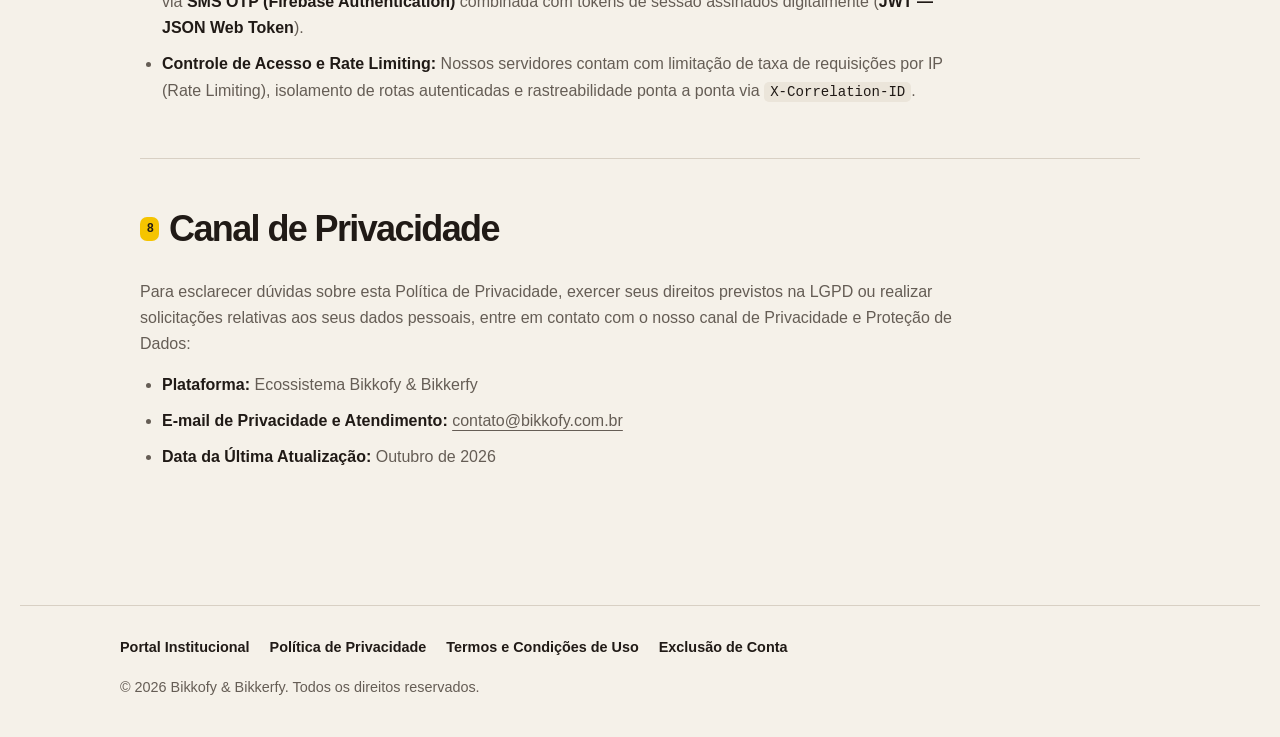
==== commit 9e06ea1e: "refine landing and legal content" ====
--- a/privacidade.html
+++ b/privacidade.html
@@ -4,9 +4,9 @@
   <meta charset="UTF-8" />
   <meta name="viewport" content="width=device-width, initial-scale=1.0" />
   <title>Política de Privacidade — Bikkofy &amp; Bikkerfy</title>
-  <meta name="description" content="Política de Privacidade oficial dos aplicativos Bikkofy (Clientes) e Bikkerfy (Prestadores de Serviço / Bikkers), em conformidade com a LGPD (Lei nº 13.709/2018) e Google Play Store." />
+  <meta name="description" content="Política de Privacidade dos aplicativos Bikkofy (Clientes) e Bikkerfy (Prestadores de Serviço / Bikkers)." />
   <meta name="robots" content="index, follow" />
-  <meta name="theme-color" content="#121212" />
+  <meta name="theme-color" content="#f5f1e9" />
   <style>
     :root {
       --brand-yellow: #FFD600;
@@ -410,6 +410,7 @@
       }
     }
   </style>
+  <link rel="stylesheet" href="assets/legal.css" />
 </head>
 <body>
 
@@ -432,10 +433,10 @@
   <!-- Hero -->
   <section class="hero">
     <div class="hero-inner">
-      <span class="hero-eyebrow">Transparência, Segurança &amp; LGPD</span>
+      <span class="hero-eyebrow">Transparência e LGPD</span>
       <h1>Política de Privacidade Oficial</h1>
       <p>
-        Esta Política de Privacidade descreve de forma clara, transparente e objetiva como coletamos, utilizamos, armazenamos e protegemos os seus dados pessoais nos aplicativos <strong>Bikkofy</strong> (Clientes) e <strong>Bikkerfy</strong> (Prestadores de Serviço / Bikkers).
+        Esta Política de Privacidade descreve como coletamos, utilizamos, armazenamos e tratamos os seus dados pessoais nos aplicativos <strong>Bikkofy</strong> (Clientes) e <strong>Bikkerfy</strong> (Prestadores de Serviço / Bikkers).
       </p>
       <div class="meta-bar">
         <span class="meta-pill">App Cliente: <code>br.com.bikkofy.bikko</code></span>
@@ -459,7 +460,7 @@
         <li><a href="#exclusao-de-conta">5. Exclusão de Conta e Dados</a></li>
         <li><a href="#direitos-lgpd">6. Direitos do Titular (LGPD)</a></li>
         <li><a href="#seguranca">7. Segurança da Informação</a></li>
-        <li><a href="#contato-dpo">8. Contato do Encarregado (DPO)</a></li>
+        <li><a href="#contato-dpo">8. Canal de Privacidade</a></li>
       </ol>
     </nav>
 
@@ -467,14 +468,14 @@
     <section id="escopo" class="section-card">
       <h2><span class="section-num">1</span> Introdução e Escopo</h2>
       <p>
-        Bem-vindo ao ecossistema <strong>Bikkofy &amp; Bikkerfy</strong>. Nós valorizamos a sua privacidade e estamos comprometidos com a proteção dos seus dados pessoais, atuando em estrita conformidade com a <strong>Lei Geral de Proteção de Dados Pessoais (LGPD — Lei Federal nº 13.709/2018)</strong>, o <strong>Marco Civil da Internet (Lei Federal nº 12.965/2014)</strong> e as políticas de Segurança de Dados da <strong>Google Play Store (User Data Policy)</strong>.
+        Bem-vindo ao ecossistema <strong>Bikkofy &amp; Bikkerfy</strong>. Esta política apresenta as práticas de tratamento de dados pessoais adotadas pela plataforma, à luz da <strong>Lei Geral de Proteção de Dados Pessoais (LGPD — Lei Federal nº 13.709/2018)</strong>, do <strong>Marco Civil da Internet (Lei Federal nº 12.965/2014)</strong> e das políticas aplicáveis da <strong>Google Play Store</strong>.
       </p>
       <p>
         Esta Política de Privacidade aplica-se integralmente aos dois aplicativos móveis oficiais que compõem a nossa plataforma de conexão de serviços locais:
       </p>
       <ul>
         <li>
-          <strong>Bikkofy (Aplicativo do Cliente — pacote Android <code>br.com.bikkofy.bikko</code>):</strong> voltado para usuários e consumidores que buscam profissionais qualificados, enviam solicitações de orçamento, negociam propostas e avaliam serviços realizados.
+          <strong>Bikkofy (Aplicativo do Cliente — pacote Android <code>br.com.bikkofy.bikko</code>):</strong> voltado para usuários e consumidores que buscam prestadores de serviço, enviam solicitações de orçamento, negociam propostas e avaliam serviços realizados.
         </li>
         <li>
           <strong>Bikkerfy (Aplicativo do Prestador / Bikker — pacote Android <code>br.com.bikkofy.bikker</code>):</strong> voltado para prestadores de serviço independentes ("Bikkers") que divulgam seu portfólio profissional, recebem chamados no Radar, enviam orçamentos e gerenciam seus atendimentos.
@@ -495,7 +496,7 @@
       <h3>2.1. Dados Cadastrais e de Identificação</h3>
       <ul>
         <li><strong>Nome completo:</strong> Para identificação pessoal entre Cliente e Prestador durante orçamentos e atendimentos.</li>
-        <li><strong>CPF (Cadastro de Pessoas Físicas):</strong> Coletado exclusivamente para verificação de titularidade, prevenção a fraudes, garantia de autenticidade dos perfis cadastrados e segurança mútua entre as partes.</li>
+        <li><strong>CPF (Cadastro de Pessoas Físicas):</strong> Coletado para apoiar a confirmação de titularidade e reduzir riscos de fraude. Essa coleta não representa certificação, checagem de antecedentes, vistoria presencial ou validação técnica de Prestadores.</li>
         <li><strong>Endereço de e-mail:</strong> Para comunicações oficiais da conta, suporte e recuperação cadastral.</li>
         <li><strong>Número de telefone celular:</strong> Utilizado para autenticação segura via código único por SMS (<strong>SMS OTP via Firebase Authentication</strong>) e contato operacional entre Cliente e Prestador no contexto de uma solicitação de serviço.</li>
         <li><strong>Dados Profissionais (exclusivo para Prestadores no Bikkerfy):</strong> Categoria/profissão principal, anos de experiência, biografia profissional e região de atendimento.</li>
@@ -525,17 +526,17 @@
           </ol>
         </li>
         <li>
-          <strong>Armazenamento Seguro:</strong> As imagens enviadas são transmitidas diretamente por conexões criptografadas (URLs pré-assinadas HTTPS PUT) para armazenamento em nuvem de alta segurança no <strong>Cloudflare R2</strong>.
+          <strong>Armazenamento:</strong> As imagens enviadas são transmitidas por conexões HTTPS e armazenadas no <strong>Cloudflare R2</strong>, conforme a funcionalidade utilizada pelo usuário.
         </li>
       </ul>
 
       <h3>2.4. Dados de Diagnóstico, Logs Técnicos e Dispositivo</h3>
       <ul>
         <li>
-          <strong>Tokens de Notificação Push (Firebase Cloud Messaging — FCM):</strong> Identificador de dispositivo utilizado exclusivamente para enviar alertas em tempo real sobre novas solicitações de orçamento, respostas, contrapropostas e atualizações de status de pedidos.
-        </li>
-        <li>
-          <strong>Diagnósticos e Relatórios de Falha (Firebase Crashlytics):</strong> Registros técnicos anônimos de falhas (stack traces), modelo do aparelho, versão do sistema operacional Android e identificador único de rastreio de requisição (<code>X-Correlation-ID</code>), utilizados exclusivamente para identificar e corrigir erros e garantir a estabilidade da plataforma.
+          <strong>Tokens de Notificação Push (Firebase Cloud Messaging — FCM):</strong> Identificador de dispositivo utilizado para enviar notificações sobre solicitações de orçamento, respostas, contrapropostas e atualizações de status de pedidos.
+        </li>
+        <li>
+          <strong>Diagnósticos e Relatórios de Falha (Firebase Crashlytics):</strong> Registros técnicos de falhas (stack traces), modelo do aparelho, versão do sistema operacional Android e identificador único de rastreio de requisição (<code>X-Correlation-ID</code>), utilizados para investigar e corrigir erros técnicos.
         </li>
       </ul>
 
@@ -579,10 +580,10 @@
       <h2><span class="section-num">3</span> Finalidade do Tratamento dos Dados</h2>
       <p>Os dados coletados são tratados estritamente para as seguintes finalidades legítimas:</p>
       <ul>
-        <li><strong>Autenticação e Segurança de Acesso:</strong> Validar a identidade do usuário por meio de código SMS OTP (Firebase Phone Auth) e emissão de tokens criptografados (JWT).</li>
+        <li><strong>Autenticação e Segurança de Acesso:</strong> Validar a posse do número de telefone cadastrado por meio de código SMS OTP (Firebase Phone Auth) e emitir tokens de sessão (JWT).</li>
         <li><strong>Conexão Geolocalizada:</strong> Encontrar e ranquear prestadores de serviço próximos ao cliente utilizando consultas espaciais seguras.</li>
         <li><strong>Gestão de Orçamentos e Negociações:</strong> Permitir o envio de solicitações de serviço, análise de fotos do chamado e negociação de valores (incluindo até 5 rodadas de contrapropostas documentadas entre Cliente e Prestador).</li>
-        <li><strong>Avaliações e Reputação:</strong> Registrar notas de 1 a 5 estrelas, comentários pós-serviço e relatórios técnicos de conclusão para manter a qualidade e confiança da comunidade.</li>
+        <li><strong>Avaliações e Reputação:</strong> Registrar notas de 1 a 5 estrelas, comentários pós-serviço e relatórios técnicos de conclusão como referência da experiência relatada pelas partes.</li>
         <li><strong>Comunicação Transacional:</strong> Enviar notificações push sobre novos pedidos de orçamento, contrapropostas aceitas ou recusadas e conclusão de serviços.</li>
         <li><strong>Prevenção a Fraudes e Suporte Técnico:</strong> Auditar incidentes técnicos via <code>X-Correlation-ID</code> e coibir cadastros falsos ou condutas abusivas.</li>
       </ul>
@@ -615,19 +616,19 @@
     <section id="exclusao-de-conta" class="section-card">
       <h2><span class="section-num">5</span> Exclusão de Conta e Dados (Instruções Oficiais)</h2>
       <p>
-        Em total conformidade com a <strong>LGPD</strong> e com a política de <strong>Exclusão de Conta da Google Play Store</strong>, você possui controle total para solicitar a exclusão da sua conta e dos seus dados pessoais a qualquer momento, diretamente pelo aplicativo ou por meio do nosso canal web/e-mail.
+        Você pode solicitar a exclusão da sua conta e dos seus dados pessoais pelo aplicativo ou pelo canal de contato informado nesta página, observadas as hipóteses de retenção previstas em lei.
       </p>
 
       <div class="deletion-box">
-        <h3>Opção A — Exclusão Imediata Dentro do Aplicativo (Bikkofy e Bikkerfy)</h3>
-        <p>Você pode excluir sua conta instantaneamente sem precisar entrar em contato com o suporte, seguindo o caminho abaixo dentro do aplicativo <strong>Bikkofy</strong> ou <strong>Bikkerfy</strong>:</p>
+        <h3>Opção A — Exclusão pelo Aplicativo (Bikkofy e Bikkerfy)</h3>
+        <p>Você pode iniciar a exclusão da conta pelo próprio aplicativo, seguindo o caminho abaixo:</p>
         <div class="step-badge">Perfil &gt; Configurações (ícone de engrenagem ⚙️) &gt; Excluir minha conta</div>
         <ol>
           <li>Abra o aplicativo <strong>Bikkofy</strong> (Cliente) ou <strong>Bikkerfy</strong> (Prestador) e faça login na sua conta;</li>
           <li>Na barra de navegação inferior, toque na aba <strong>Perfil</strong>;</li>
           <li>No canto superior direito da tela de Perfil, toque no ícone de <strong>Configurações (engrenagem ⚙️)</strong>;</li>
           <li>Role até o final da página de Configurações e toque no botão <strong>"Excluir minha conta"</strong> (ou <em>"Apagar conta"</em>);</li>
-          <li>Confirme a solicitação no diálogo de segurança. Sua sessão será encerrada e sua conta será desativada imediatamente.</li>
+          <li>Confirme a solicitação no diálogo de segurança. A conta será marcada para exclusão e sua sessão será encerrada.</li>
         </ol>
       </div>
 
@@ -640,15 +641,15 @@
           📧 <strong><a href="mailto:contato@bikkofy.com.br?subject=Solicita%C3%A7%C3%A3o%20de%20Exclus%C3%A3o%20de%20Conta%20-%20Bikkofy">contato@bikkofy.com.br</a></strong>
         </p>
         <p style="margin-top: 8px; margin-bottom: 0;">
-          Informe no e-mail o seu <strong>nome completo</strong> e o <strong>número de telefone celular (com DDD)</strong> cadastrado no aplicativo para que possamos validar sua titularidade e processar a exclusão em até <strong>15 (quinze) dias corridos</strong>.
+          Informe no e-mail o seu <strong>nome completo</strong> e o <strong>número de telefone celular (com DDD)</strong> cadastrado no aplicativo para que possamos validar a titularidade e conduzir a solicitação.
         </p>
       </div>
 
       <h3>O que acontece após a exclusão da conta? (Prazos e Retenção Legal)</h3>
       <ul>
-        <li><strong>Inativação Imediata (Soft Delete):</strong> No momento em que você confirma a exclusão no aplicativo, sua conta recebe imediatamente a marcação lógica de exclusão (<code>deleted_at</code>), seu perfil deixa de ser exibido em buscas ou radares, seus tokens de notificação push (FCM) são desvinculados e seu acesso é revogado na hora.</li>
-        <li><strong>Dados Eliminados ou Anonimizados:</strong> Fotos de perfil, portfólio, endereço/localização e dados de sessão são removidos ou anonimizados de nossas bases ativas em até 30 (trinta) dias após a solicitação.</li>
-        <li><strong>Retenção Legal Obrigatória (Art. 16 da LGPD):</strong> Determinados registros mínimos (como logs de acesso com data, hora e IP pelo prazo de 6 meses conforme o <strong>Art. 15 do Marco Civil da Internet — Lei nº 12.965/2014</strong>, e registros históricos de transações/orçamentos para exercício regular de direitos em processos judiciais, administrativos ou prevenção a fraudes, nos termos do Art. 16, I da LGPD) são mantidos de forma isolada, restrita e bloqueada para uso comercial, sendo eliminados definitivamente após o término dos prazos prescricionais aplicáveis.</li>
+        <li><strong>Inativação da conta:</strong> Após a confirmação da solicitação, a conta é marcada para exclusão, o perfil deixa de ser exibido em buscas ou radares e o acesso é encerrado.</li>
+        <li><strong>Tratamento dos dados ativos:</strong> Fotos de perfil, portfólio, endereço/localização e dados de sessão poderão ser eliminados ou anonimizados das bases ativas conforme os ciclos operacionais aplicáveis.</li>
+        <li><strong>Retenção legal e exercício de direitos:</strong> Alguns registros podem ser preservados pelo tempo necessário para cumprir obrigações legais, prevenir fraudes ou resguardar o exercício regular de direitos, nos termos da legislação aplicável. Esses registros não são mantidos para fins de publicidade.</li>
       </ul>
     </section>
 
@@ -667,23 +668,23 @@
     <!-- 7. Segurança da Informação -->
     <section id="seguranca" class="section-card">
       <h2><span class="section-num">7</span> Segurança da Informação</h2>
-      <p>Adotamos medidas técnicas e administrativas rigorosas para proteger seus dados pessoais contra acessos não autorizados, perda, alteração ou divulgação indevida:</p>
-      <ul>
-        <li><strong>Criptografia em Trânsito (HTTPS / TLS):</strong> Todas as comunicações entre os aplicativos Android (<code>Bikkofy</code> e <code>Bikkerfy</code>), nossa API e o armazenamento de imagens no Cloudflare R2 trafegam exclusivamente sob criptografia TLS/HTTPS, com bloqueio de tráfego em texto puro (<code>cleartextTrafficPermitted="false"</code>) em versão de produção.</li>
+      <p>Adotamos medidas técnicas e administrativas proporcionais ao serviço para reduzir riscos de acessos não autorizados, perda, alteração ou divulgação indevida:</p>
+      <ul>
+        <li><strong>Criptografia em Trânsito (HTTPS / TLS):</strong> As comunicações de produção entre os aplicativos Android (<code>Bikkofy</code> e <code>Bikkerfy</code>), a API e o armazenamento de imagens são configuradas para utilizar HTTPS/TLS.</li>
         <li><strong>Autenticação Forte Sem Senha Fraca:</strong> O acesso é protegido por verificação de posse de número telefônico via <strong>SMS OTP (Firebase Authentication)</strong> combinada com tokens de sessão assinados digitalmente (<strong>JWT — JSON Web Token</strong>).</li>
         <li><strong>Controle de Acesso e Rate Limiting:</strong> Nossos servidores contam com limitação de taxa de requisições por IP (Rate Limiting), isolamento de rotas autenticadas e rastreabilidade ponta a ponta via <code>X-Correlation-ID</code>.</li>
       </ul>
     </section>
 
-    <!-- 8. Contato do DPO -->
+    <!-- 8. Canal de Privacidade -->
     <section id="contato-dpo" class="section-card">
-      <h2><span class="section-num">8</span> Contato do Encarregado pelo Tratamento de Dados (DPO)</h2>
+      <h2><span class="section-num">8</span> Canal de Privacidade</h2>
       <p>
         Para esclarecer dúvidas sobre esta Política de Privacidade, exercer seus direitos previstos na LGPD ou realizar solicitações relativas aos seus dados pessoais, entre em contato com o nosso canal de Privacidade e Proteção de Dados:
       </p>
       <ul>
         <li><strong>Plataforma:</strong> Ecossistema Bikkofy &amp; Bikkerfy</li>
-        <li><strong>E-mail Oficial de Privacidade / DPO e Atendimento:</strong> <a href="mailto:contato@bikkofy.com.br">contato@bikkofy.com.br</a></li>
+        <li><strong>E-mail de Privacidade e Atendimento:</strong> <a href="mailto:contato@bikkofy.com.br">contato@bikkofy.com.br</a></li>
         <li><strong>Data da Última Atualização:</strong> Outubro de 2026</li>
       </ul>
     </section>
@@ -699,7 +700,7 @@
         <a href="termos.html">Termos e Condições de Uso</a>
         <a href="privacidade.html#exclusao-de-conta">Exclusão de Conta</a>
       </div>
-      <p>© 2026 Bikkofy &amp; Bikkerfy. Todos os direitos reservados. Em conformidade com a LGPD (Lei nº 13.709/2018).</p>
+      <p>© 2026 Bikkofy &amp; Bikkerfy. Todos os direitos reservados.</p>
     </div>
   </footer>
 
--- a/assets/legal.css
+++ b/assets/legal.css
@@ -0,0 +1,256 @@
+:root {
+  --paper: #f5f1e9;
+  --paper-deep: #ebe5da;
+  --card: #fffdfa;
+  --ink: #201a16;
+  --ink-soft: #655d55;
+  --line: #d8d0c4;
+  --yellow: #f5c400;
+  --yellow-deep: #e7ae00;
+  --accent: #c65132;
+  --radius: 24px;
+  --wide: 1040px;
+  --sans: Inter, ui-sans-serif, -apple-system, BlinkMacSystemFont, "Segoe UI", sans-serif;
+}
+
+* { box-sizing: border-box; }
+
+html { scroll-behavior: smooth; }
+
+body {
+  margin: 0;
+  background: var(--paper);
+  color: var(--ink);
+  font-family: var(--sans);
+  font-size: 16px;
+  line-height: 1.65;
+  -webkit-font-smoothing: antialiased;
+  text-rendering: optimizeLegibility;
+}
+
+a { color: inherit; text-underline-offset: 4px; }
+
+a:focus-visible {
+  outline: 3px solid var(--yellow-deep);
+  outline-offset: 4px;
+}
+
+.site-header {
+  position: static;
+  z-index: auto;
+  padding: 16px 20px 0;
+  border: 0;
+  background: transparent;
+  color: var(--ink);
+}
+
+.header-container {
+  width: min(100%, var(--wide));
+  min-height: 62px;
+  margin: 0 auto;
+  padding: 8px 10px 8px 18px;
+  border: 1px solid var(--line);
+  border-radius: 999px;
+  background: rgba(255, 253, 250, .84);
+}
+
+.brand-logo {
+  color: var(--ink);
+  font-size: 1.08rem;
+  letter-spacing: -.04em;
+}
+
+.brand-badge {
+  padding: 3px 9px;
+  border-radius: 999px;
+  background: var(--yellow);
+  color: var(--ink);
+  font-size: .7rem;
+  letter-spacing: .04em;
+}
+
+.nav-links { gap: 4px; }
+
+.nav-links a {
+  padding: 7px 10px;
+  border-radius: 999px;
+  color: var(--ink-soft);
+  font-size: .84rem;
+}
+
+.nav-links a:hover,
+.nav-links a.active {
+  background: var(--ink);
+  color: #fff;
+}
+
+.hero {
+  padding: 72px 20px 54px;
+  border: 0;
+  background: transparent;
+  color: var(--ink);
+}
+
+.hero-inner { max-width: var(--wide); }
+
+.hero-eyebrow {
+  display: inline-flex;
+  align-items: center;
+  gap: 8px;
+  margin-bottom: 16px;
+  color: #4f6643;
+  font-size: .85rem;
+  font-weight: 700;
+  letter-spacing: -.01em;
+  text-transform: none;
+}
+
+.hero-eyebrow::before {
+  width: 8px;
+  height: 8px;
+  border-radius: 50%;
+  background: #5d8b4a;
+  box-shadow: 0 0 0 5px rgba(93, 139, 74, .12);
+  content: "";
+}
+
+.hero h1 {
+  max-width: 820px;
+  margin: 0 0 18px;
+  color: var(--ink);
+  font-size: clamp(2.5rem, 6vw, 5.25rem);
+  font-weight: 800;
+  letter-spacing: -.075em;
+  line-height: .96;
+}
+
+.hero p {
+  max-width: 760px;
+  color: var(--ink-soft);
+  font-size: 1.04rem;
+}
+
+.meta-bar { margin-top: 24px; color: var(--ink-soft); }
+
+.meta-pill {
+  border: 1px solid var(--line);
+  background: var(--card);
+  color: var(--ink-soft);
+}
+
+.meta-pill code { color: var(--ink); }
+
+.main-container {
+  max-width: var(--wide);
+  margin: 0 auto 80px;
+  padding: 0 20px;
+}
+
+.toc-card,
+.section-card {
+  margin-bottom: 0;
+  padding: 40px 0;
+  border: 0;
+  border-top: 1px solid var(--line);
+  border-radius: 0;
+  background: transparent;
+  box-shadow: none;
+  scroll-margin-top: 20px;
+}
+
+.toc-card {
+  padding-top: 26px;
+  border-bottom: 1px solid var(--line);
+}
+
+.toc-title {
+  margin-bottom: 14px;
+  color: var(--ink-soft);
+  font-size: .78rem;
+  letter-spacing: .07em;
+}
+
+.toc-grid { gap: 2px 12px; }
+
+.toc-grid a {
+  padding: 7px 0;
+  border-radius: 0;
+  color: var(--ink-soft);
+}
+
+.toc-grid a:hover { background: transparent; color: var(--ink); text-decoration: underline; }
+
+.section-card h2 {
+  max-width: 820px;
+  margin-bottom: 20px;
+  color: var(--ink);
+  font-size: clamp(1.55rem, 3vw, 2.25rem);
+  letter-spacing: -.045em;
+}
+
+.section-num {
+  width: auto;
+  height: auto;
+  padding: 2px 7px;
+  border-radius: 7px;
+  background: var(--yellow);
+  color: var(--ink);
+  font-size: .75rem;
+}
+
+.section-card h3 { margin: 28px 0 8px; color: var(--ink); font-size: 1.05rem; letter-spacing: -.02em; }
+.section-card p,
+.section-card ul,
+.section-card ol { max-width: 820px; color: var(--ink-soft); }
+.section-card li { margin-bottom: 10px; }
+.section-card strong { color: var(--ink); }
+.section-card code { border-radius: 5px; background: var(--paper-deep); color: var(--ink); }
+
+.highlight-box,
+.deletion-box {
+  max-width: 860px;
+  margin: 20px 0;
+  padding: 18px 20px;
+  border: 1px solid #e4c65b;
+  border-left: 4px solid var(--yellow-deep);
+  border-radius: 14px;
+  background: #fff8d8;
+  color: var(--ink-soft);
+}
+
+.deletion-box { border-color: #d8d0c4; border-left-color: var(--accent); background: var(--card); }
+.deletion-box h3 { color: var(--ink); }
+.step-badge { background: var(--ink); color: #fff; border-radius: 8px; }
+
+.data-table-wrapper { max-width: 100%; border-color: var(--line); border-radius: 14px; }
+th { background: var(--paper-deep); color: var(--ink); }
+th, td { border-color: var(--line); }
+
+.site-footer {
+  margin: 0 20px;
+  padding: 30px 0 38px;
+  border-top: 1px solid var(--line);
+  background: transparent;
+  color: var(--ink-soft);
+}
+
+.footer-inner { max-width: var(--wide); }
+.footer-links a { color: var(--ink); }
+
+@media (max-width: 760px) {
+  .site-header { padding: 12px 14px 0; }
+  .header-container { min-height: 56px; padding: 8px 14px; border-radius: 18px; align-items: flex-start; }
+  .nav-links { gap: 0; }
+  .nav-links a { padding: 4px 7px; font-size: .76rem; }
+  .brand-logo { font-size: 1rem; }
+  .brand-badge { display: none; }
+  .hero { padding: 52px 20px 38px; }
+  .main-container { margin-bottom: 52px; padding: 0 20px; }
+  .toc-card,
+  .section-card { padding: 30px 0; }
+  .site-footer { margin: 0 20px; }
+}
+
+@media (prefers-reduced-motion: reduce) {
+  html { scroll-behavior: auto; }
+}
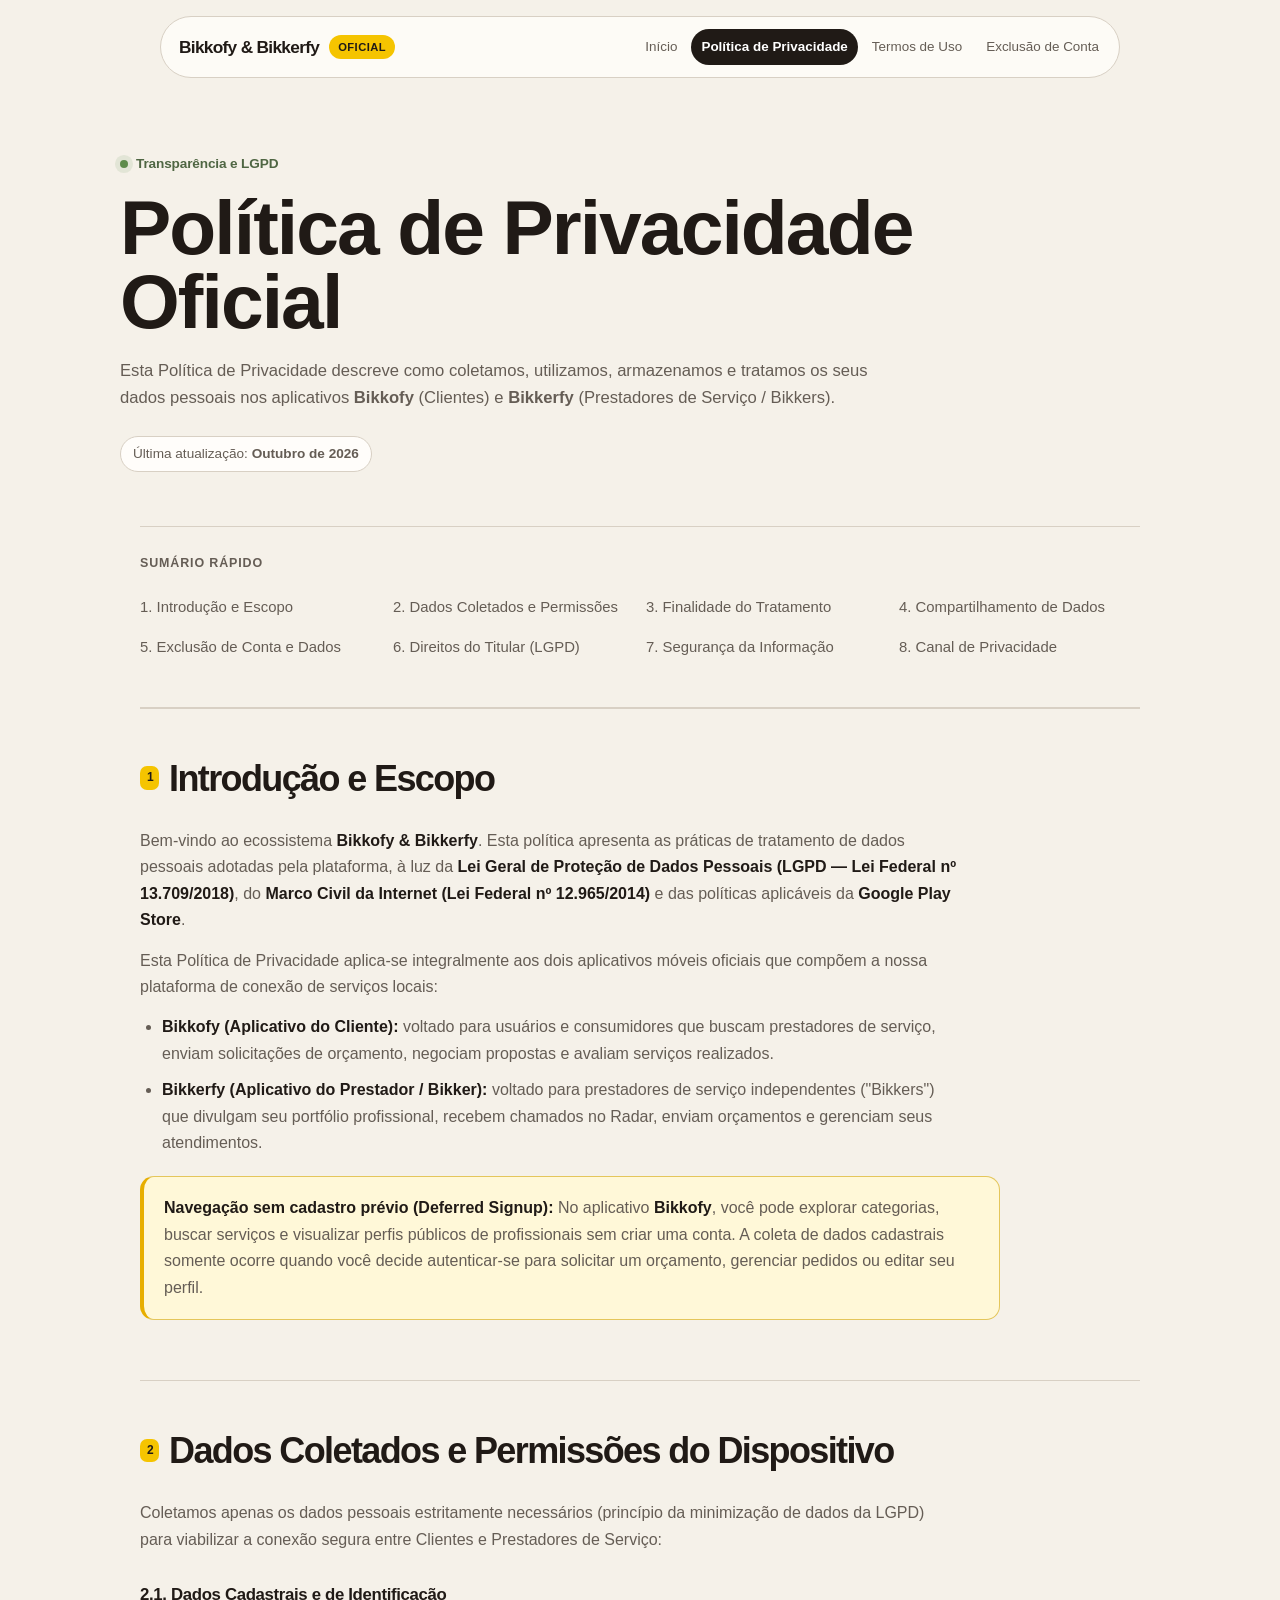
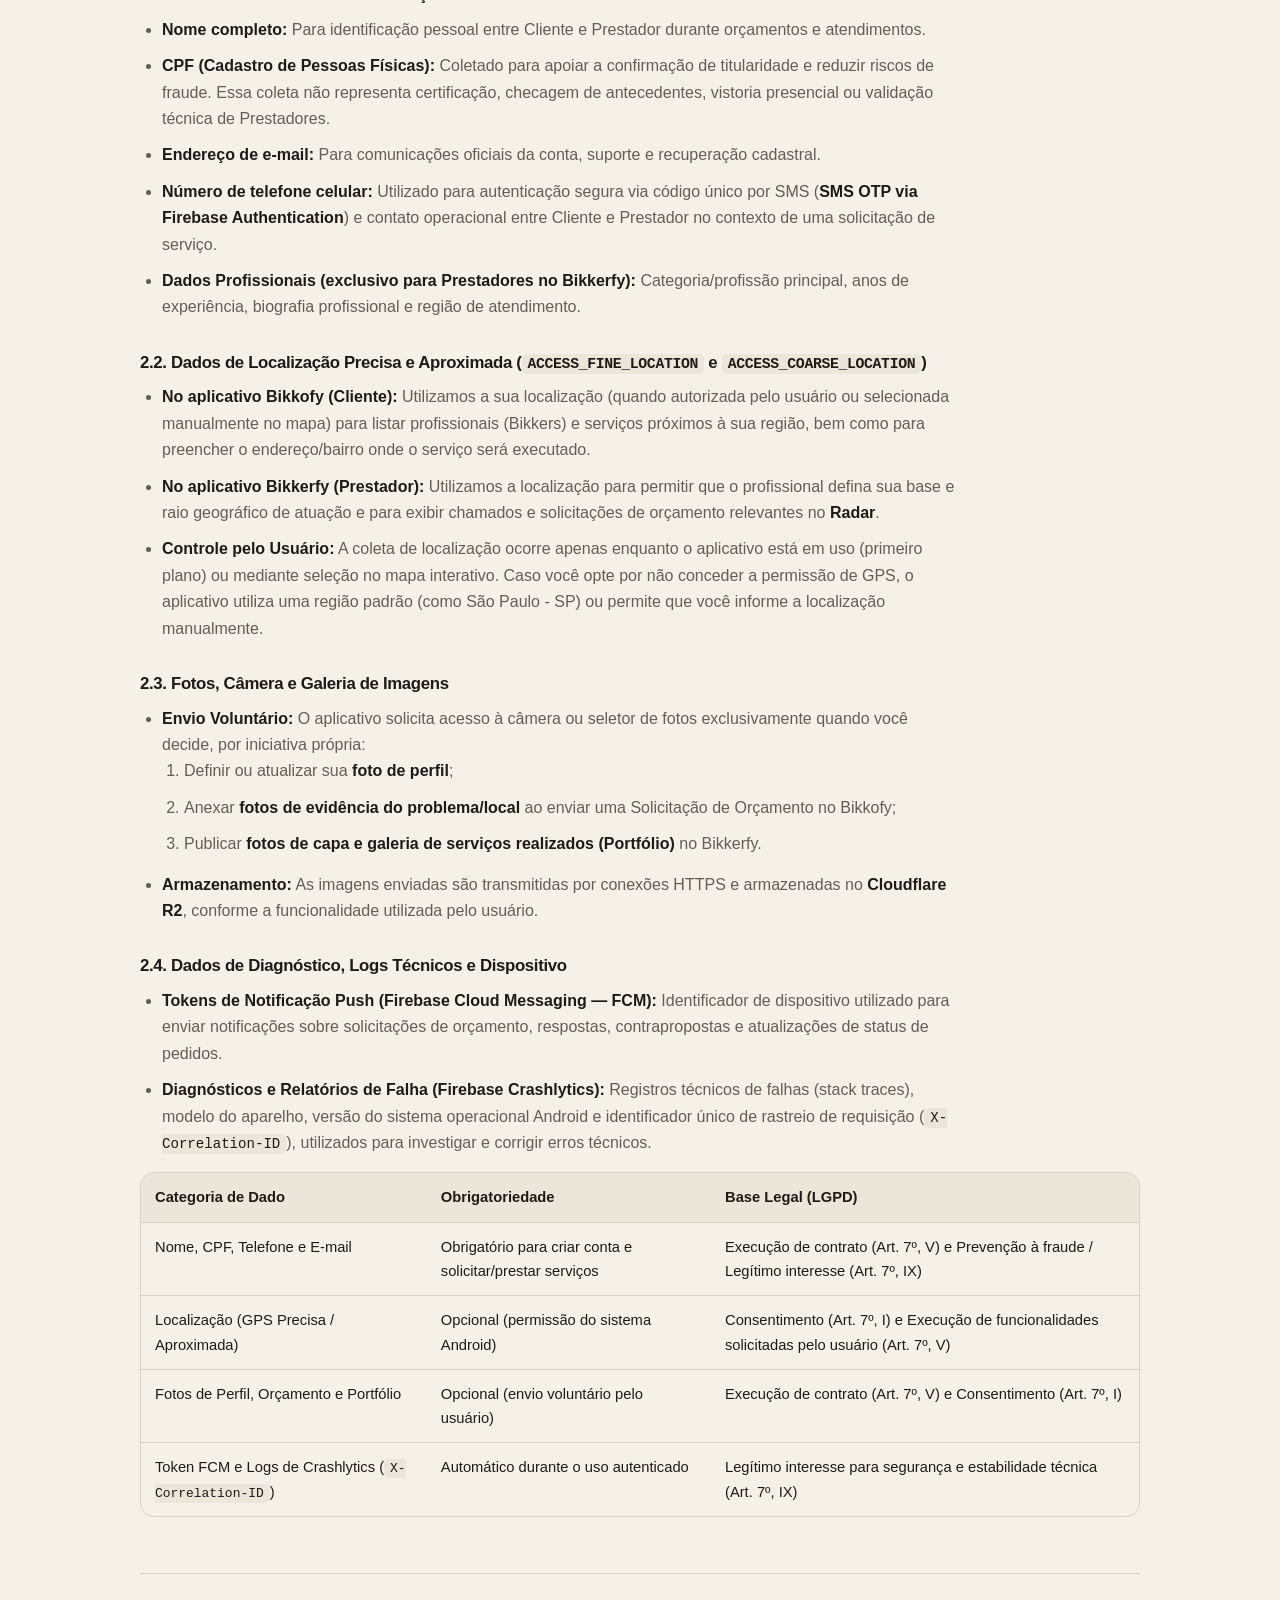
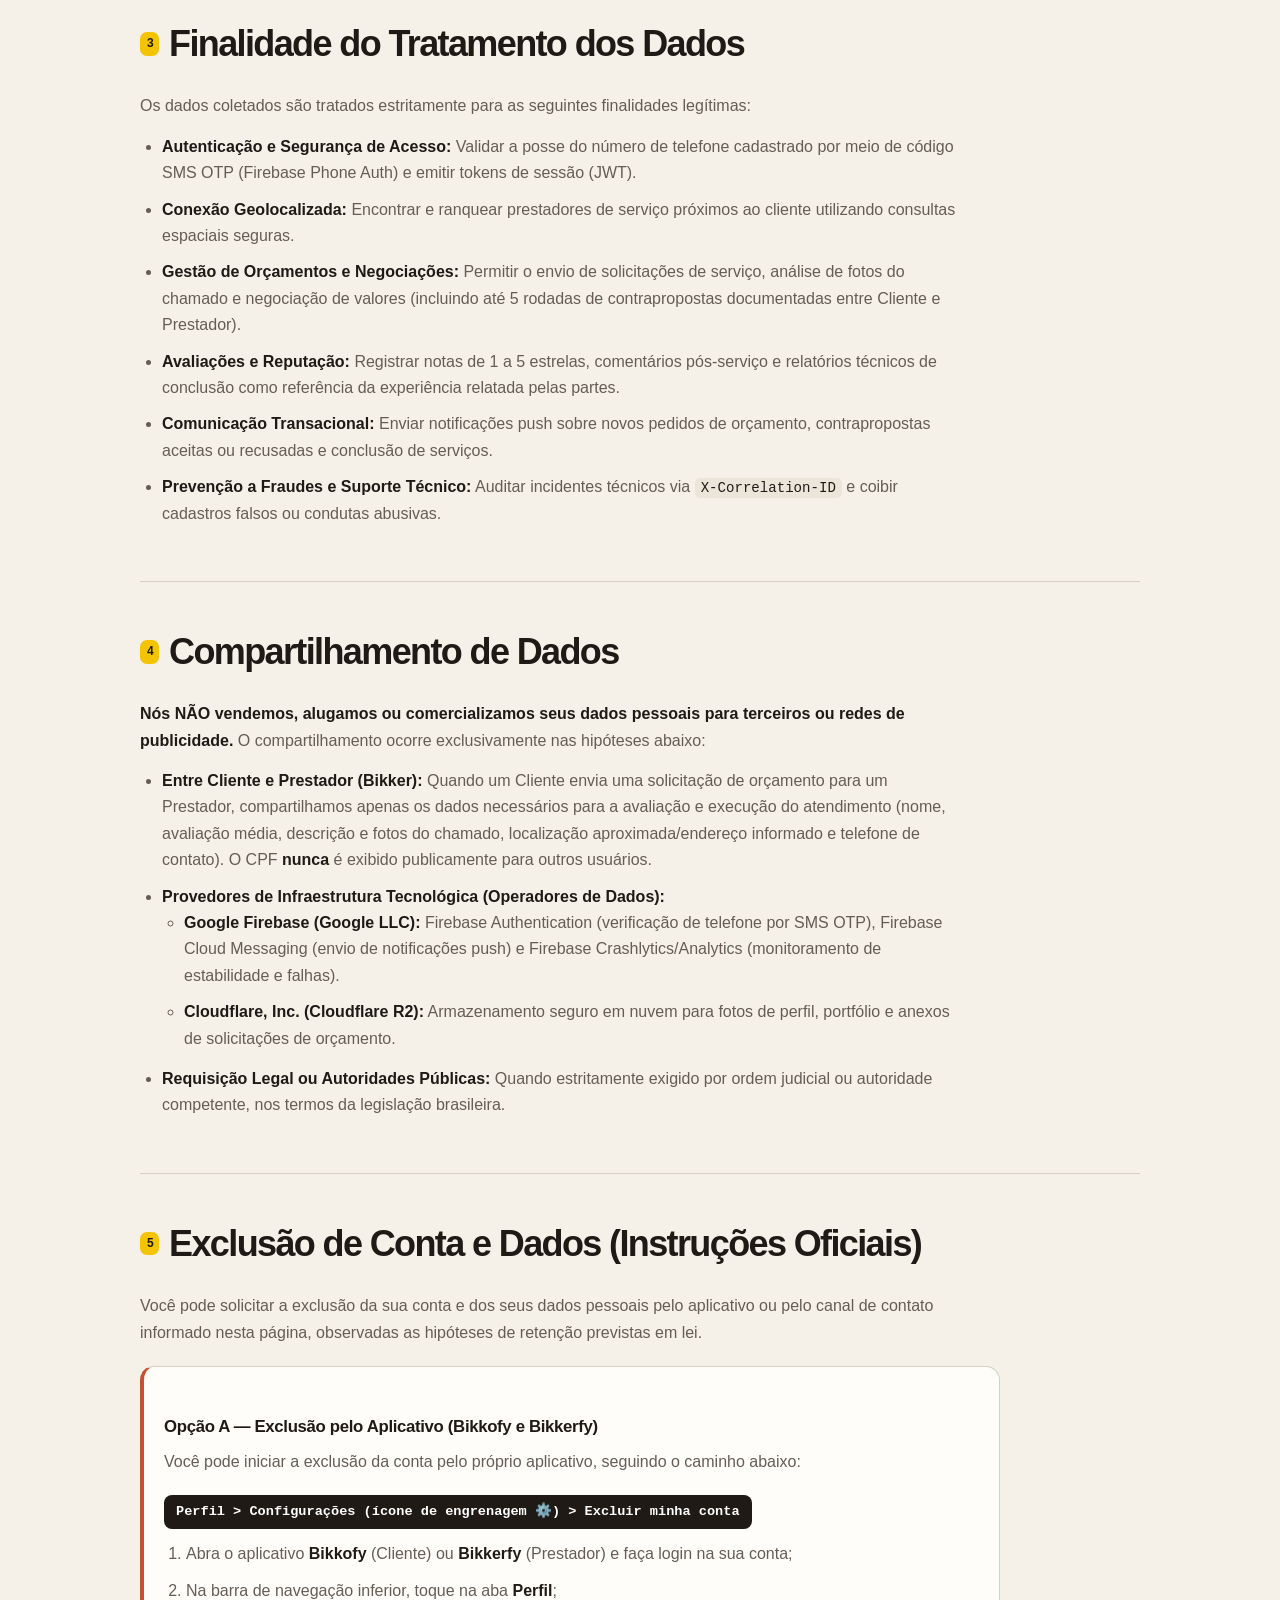
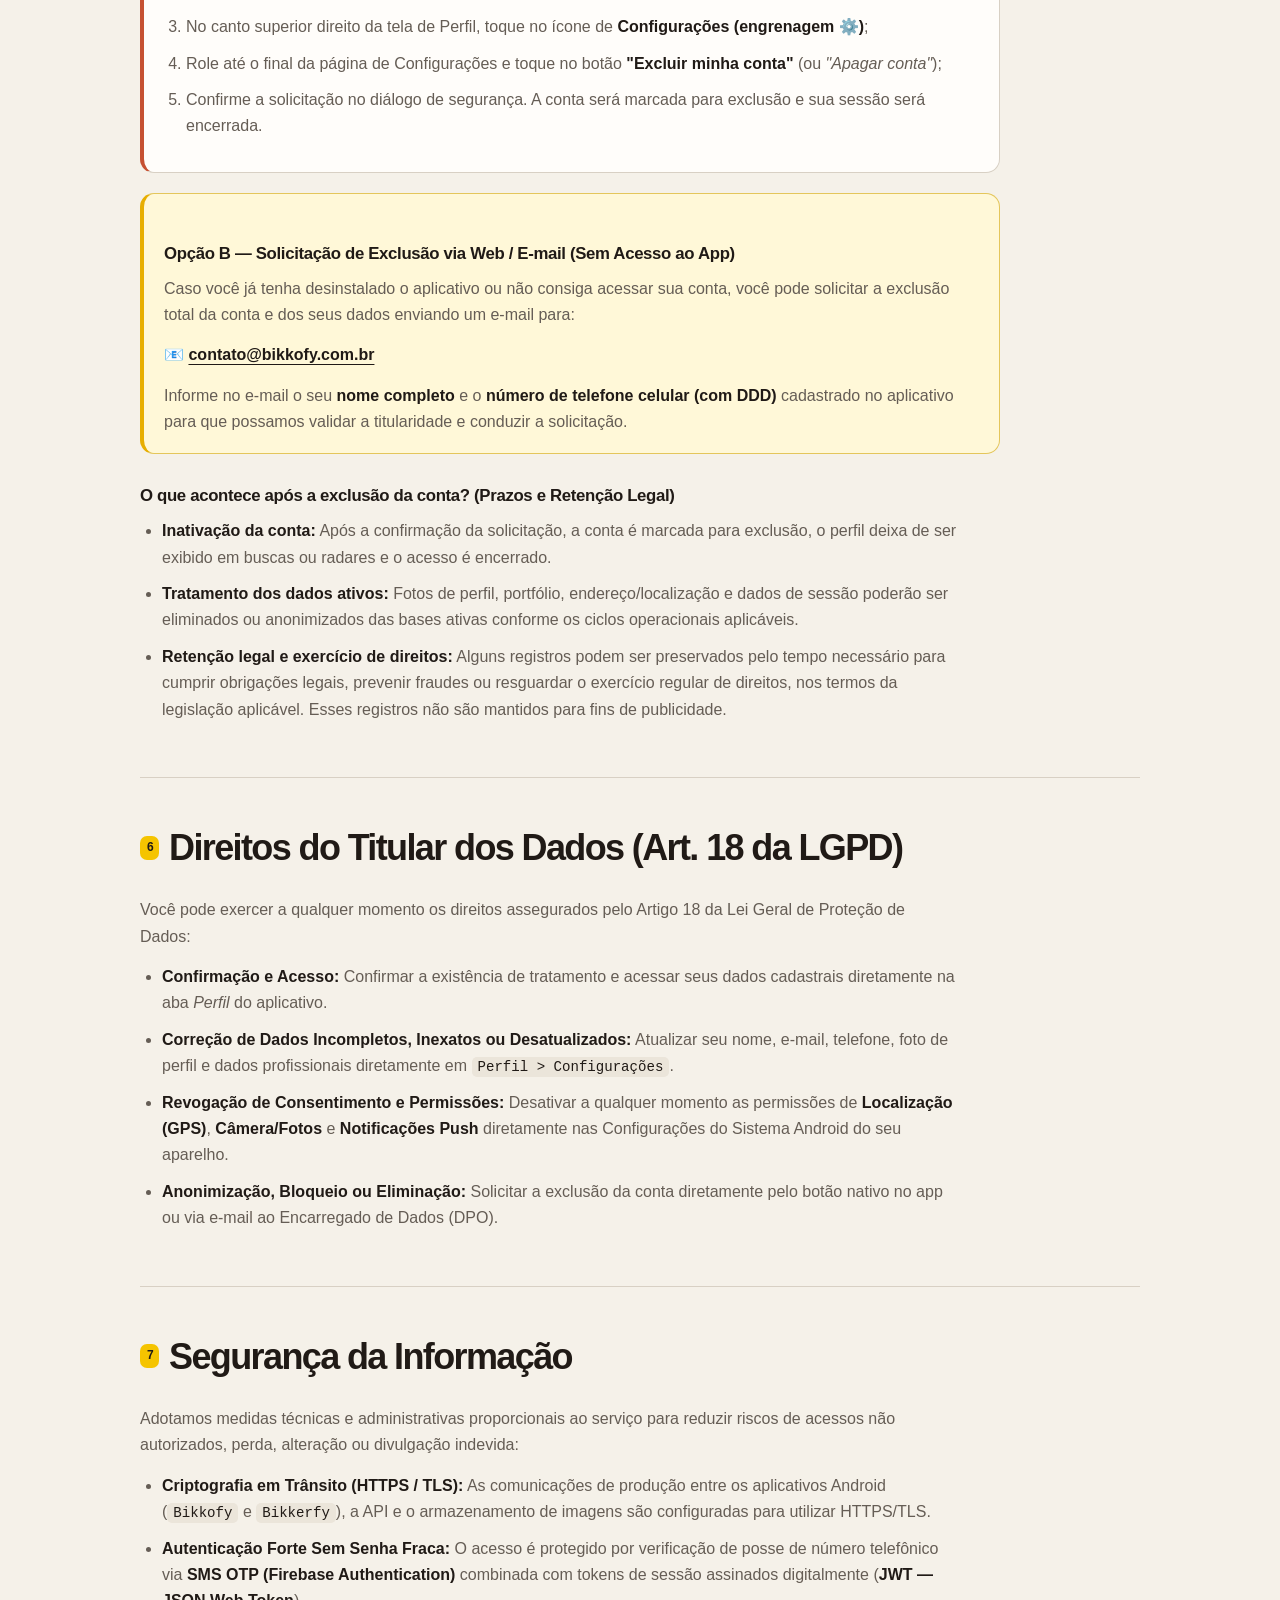
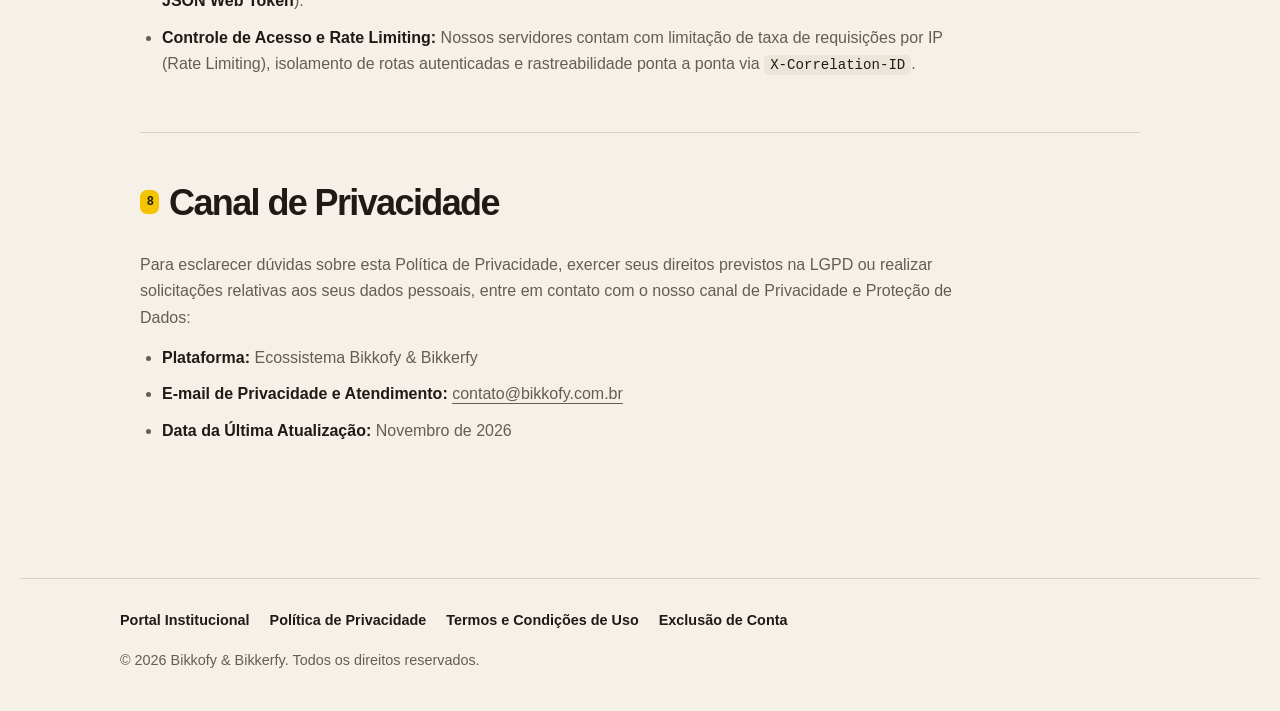
==== commit c48bfd5c: "fix(title): correcao de titulos com cara de IA e apontamentos para os apps muito tecnicos" ====
--- a/privacidade.html
+++ b/privacidade.html
@@ -439,8 +439,6 @@
         Esta Política de Privacidade descreve como coletamos, utilizamos, armazenamos e tratamos os seus dados pessoais nos aplicativos <strong>Bikkofy</strong> (Clientes) e <strong>Bikkerfy</strong> (Prestadores de Serviço / Bikkers).
       </p>
       <div class="meta-bar">
-        <span class="meta-pill">App Cliente: <code>br.com.bikkofy.bikko</code></span>
-        <span class="meta-pill">App Prestador: <code>br.com.bikkofy.bikker</code></span>
         <span class="meta-pill">Última atualização: <strong>Outubro de 2026</strong></span>
       </div>
     </div>
@@ -475,10 +473,10 @@
       </p>
       <ul>
         <li>
-          <strong>Bikkofy (Aplicativo do Cliente — pacote Android <code>br.com.bikkofy.bikko</code>):</strong> voltado para usuários e consumidores que buscam prestadores de serviço, enviam solicitações de orçamento, negociam propostas e avaliam serviços realizados.
-        </li>
-        <li>
-          <strong>Bikkerfy (Aplicativo do Prestador / Bikker — pacote Android <code>br.com.bikkofy.bikker</code>):</strong> voltado para prestadores de serviço independentes ("Bikkers") que divulgam seu portfólio profissional, recebem chamados no Radar, enviam orçamentos e gerenciam seus atendimentos.
+          <strong>Bikkofy (Aplicativo do Cliente):</strong> voltado para usuários e consumidores que buscam prestadores de serviço, enviam solicitações de orçamento, negociam propostas e avaliam serviços realizados.
+        </li>
+        <li>
+          <strong>Bikkerfy (Aplicativo do Prestador / Bikker):</strong> voltado para prestadores de serviço independentes ("Bikkers") que divulgam seu portfólio profissional, recebem chamados no Radar, enviam orçamentos e gerenciam seus atendimentos.
         </li>
       </ul>
       <div class="highlight-box">
@@ -685,7 +683,7 @@
       <ul>
         <li><strong>Plataforma:</strong> Ecossistema Bikkofy &amp; Bikkerfy</li>
         <li><strong>E-mail de Privacidade e Atendimento:</strong> <a href="mailto:contato@bikkofy.com.br">contato@bikkofy.com.br</a></li>
-        <li><strong>Data da Última Atualização:</strong> Outubro de 2026</li>
+        <li><strong>Data da Última Atualização:</strong> Novembro de 2026</li>
       </ul>
     </section>
 
--- a/assets/legal.css
+++ b/assets/legal.css
@@ -120,7 +120,6 @@
   color: var(--ink);
   font-size: clamp(2.5rem, 6vw, 5.25rem);
   font-weight: 800;
-  letter-spacing: -.075em;
   line-height: .96;
 }
 
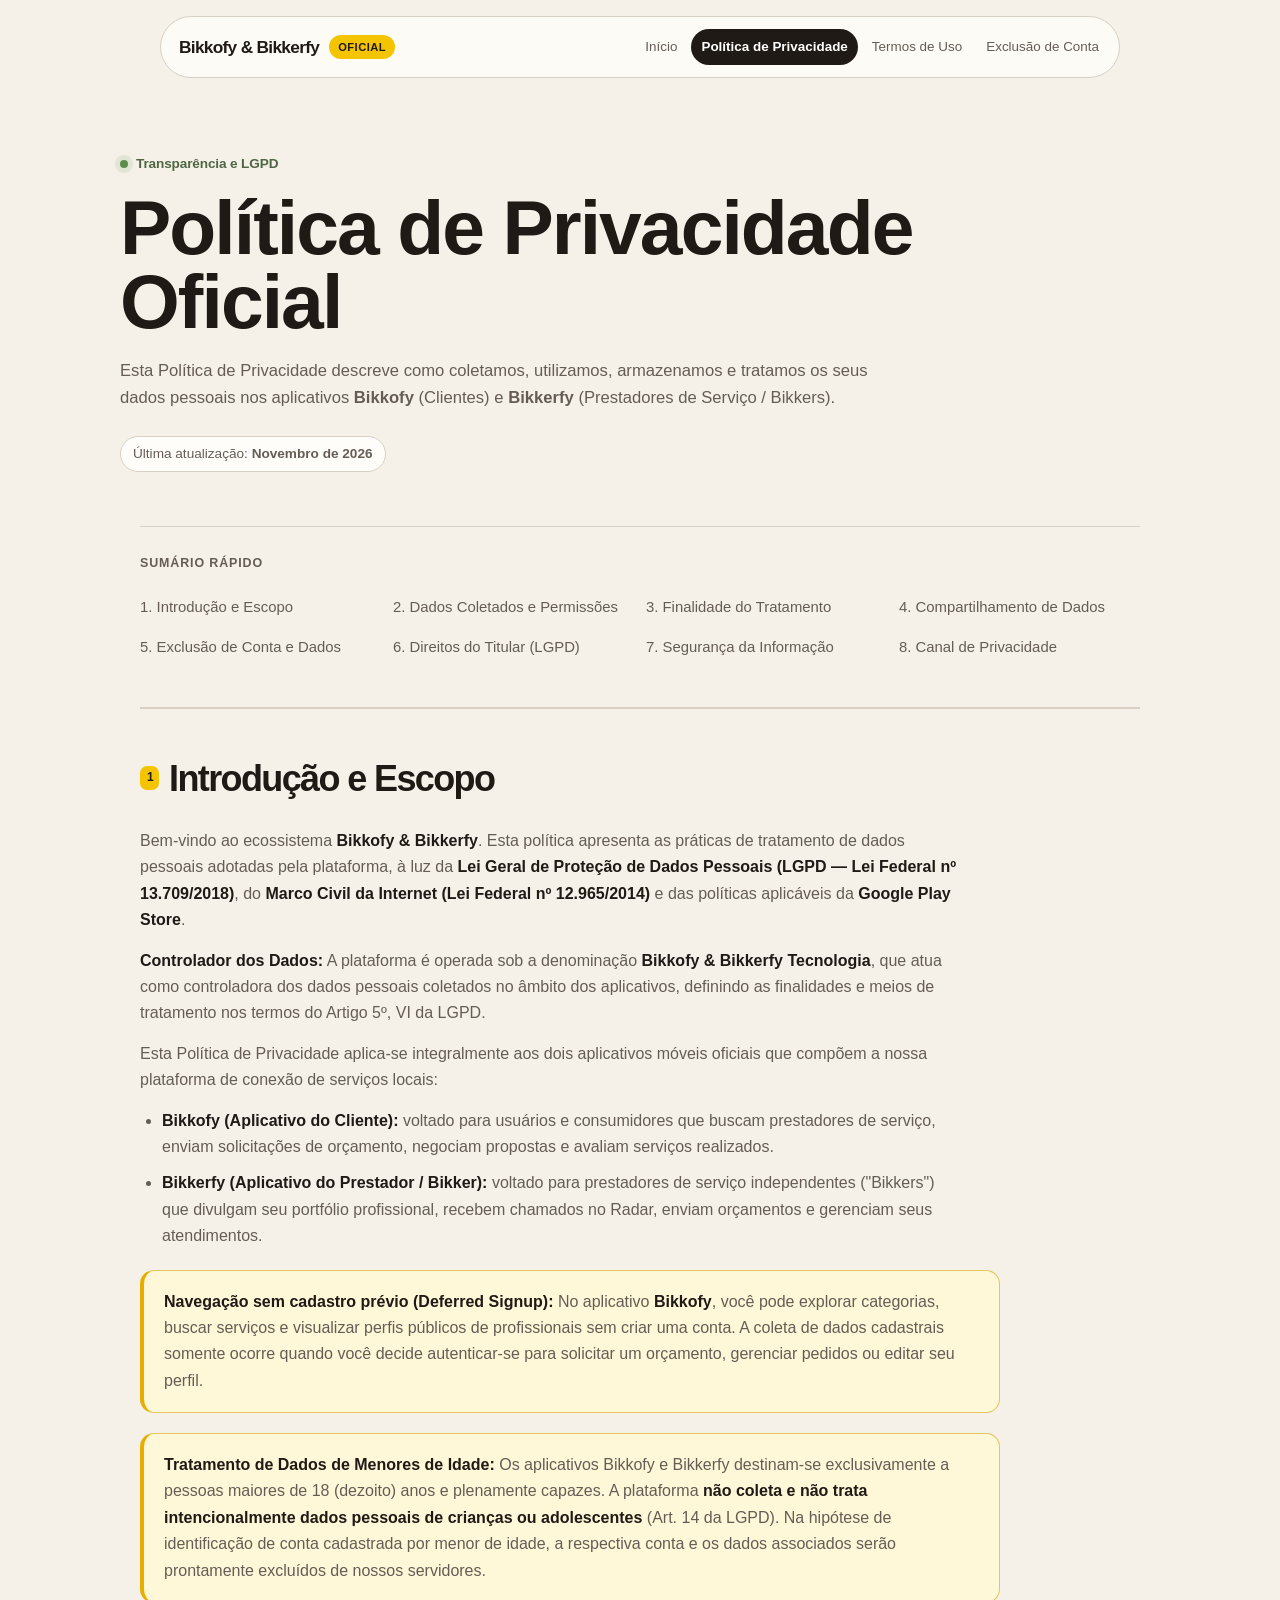
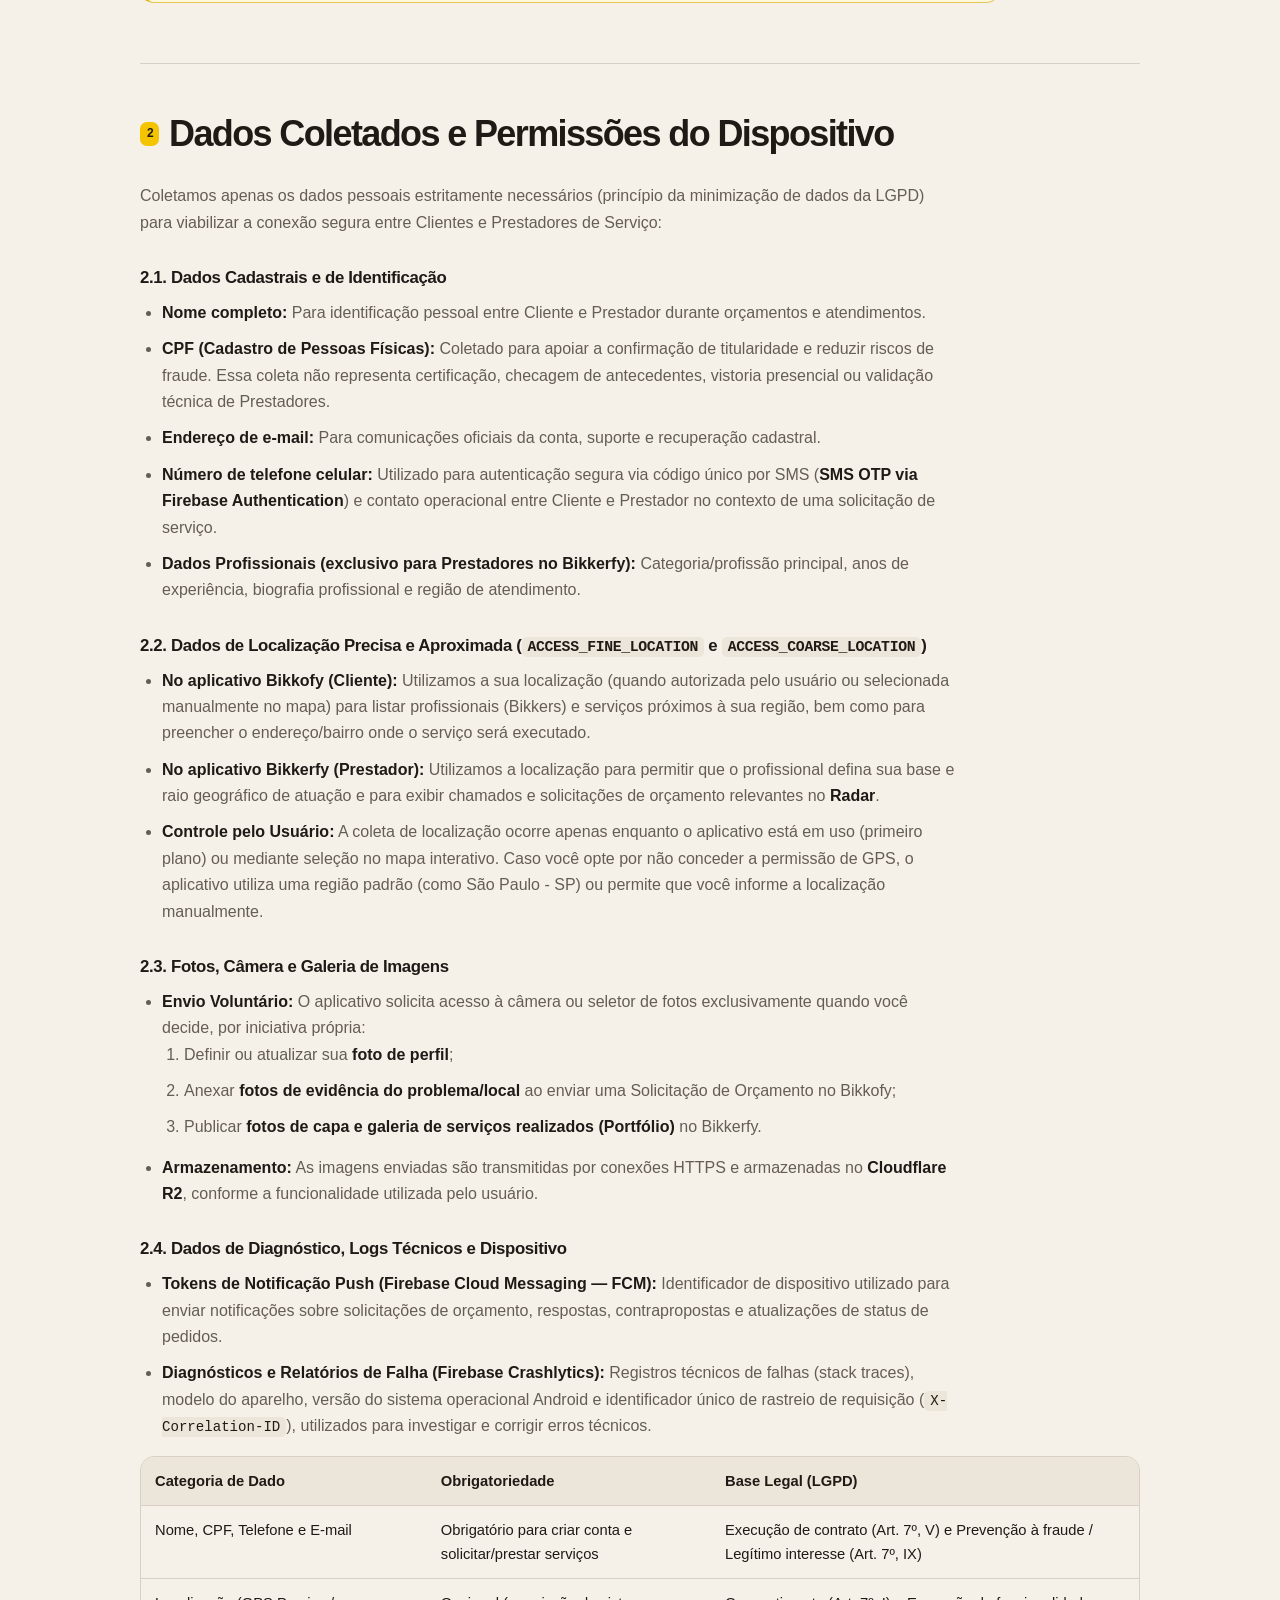
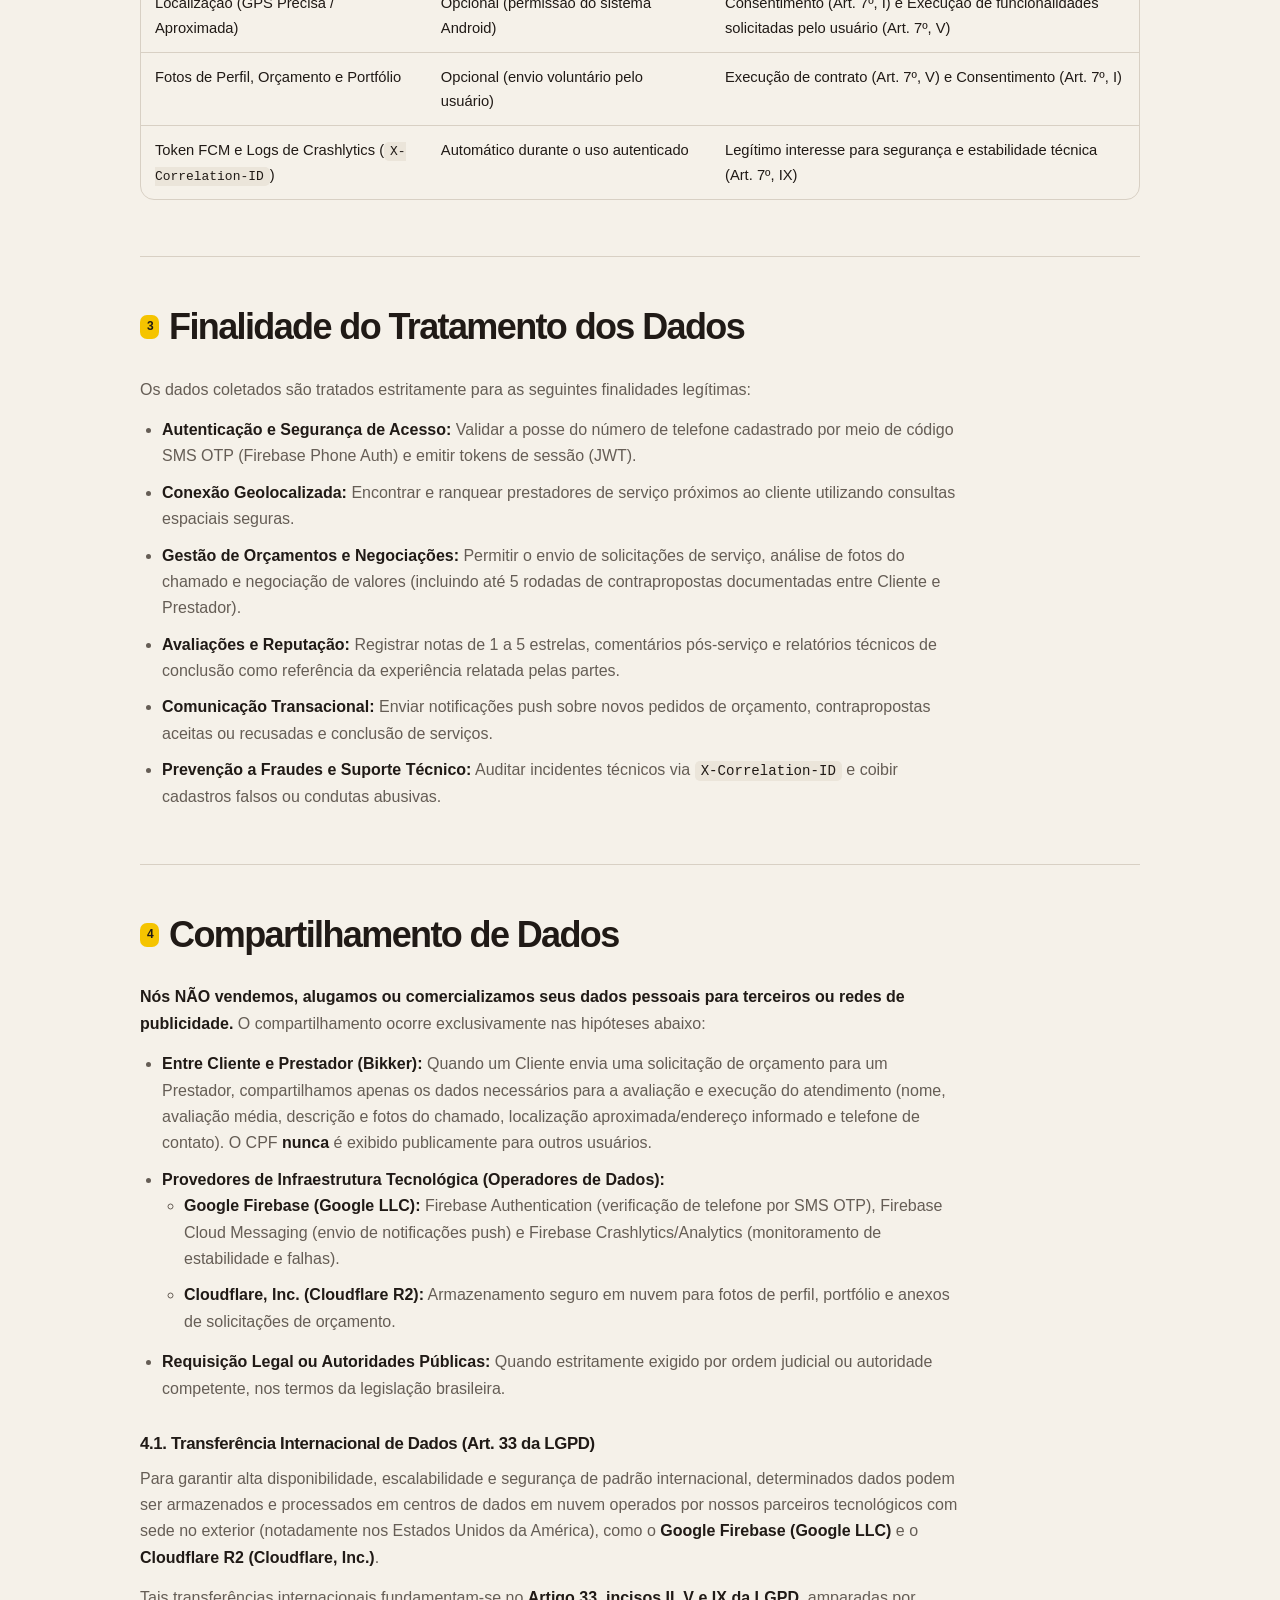
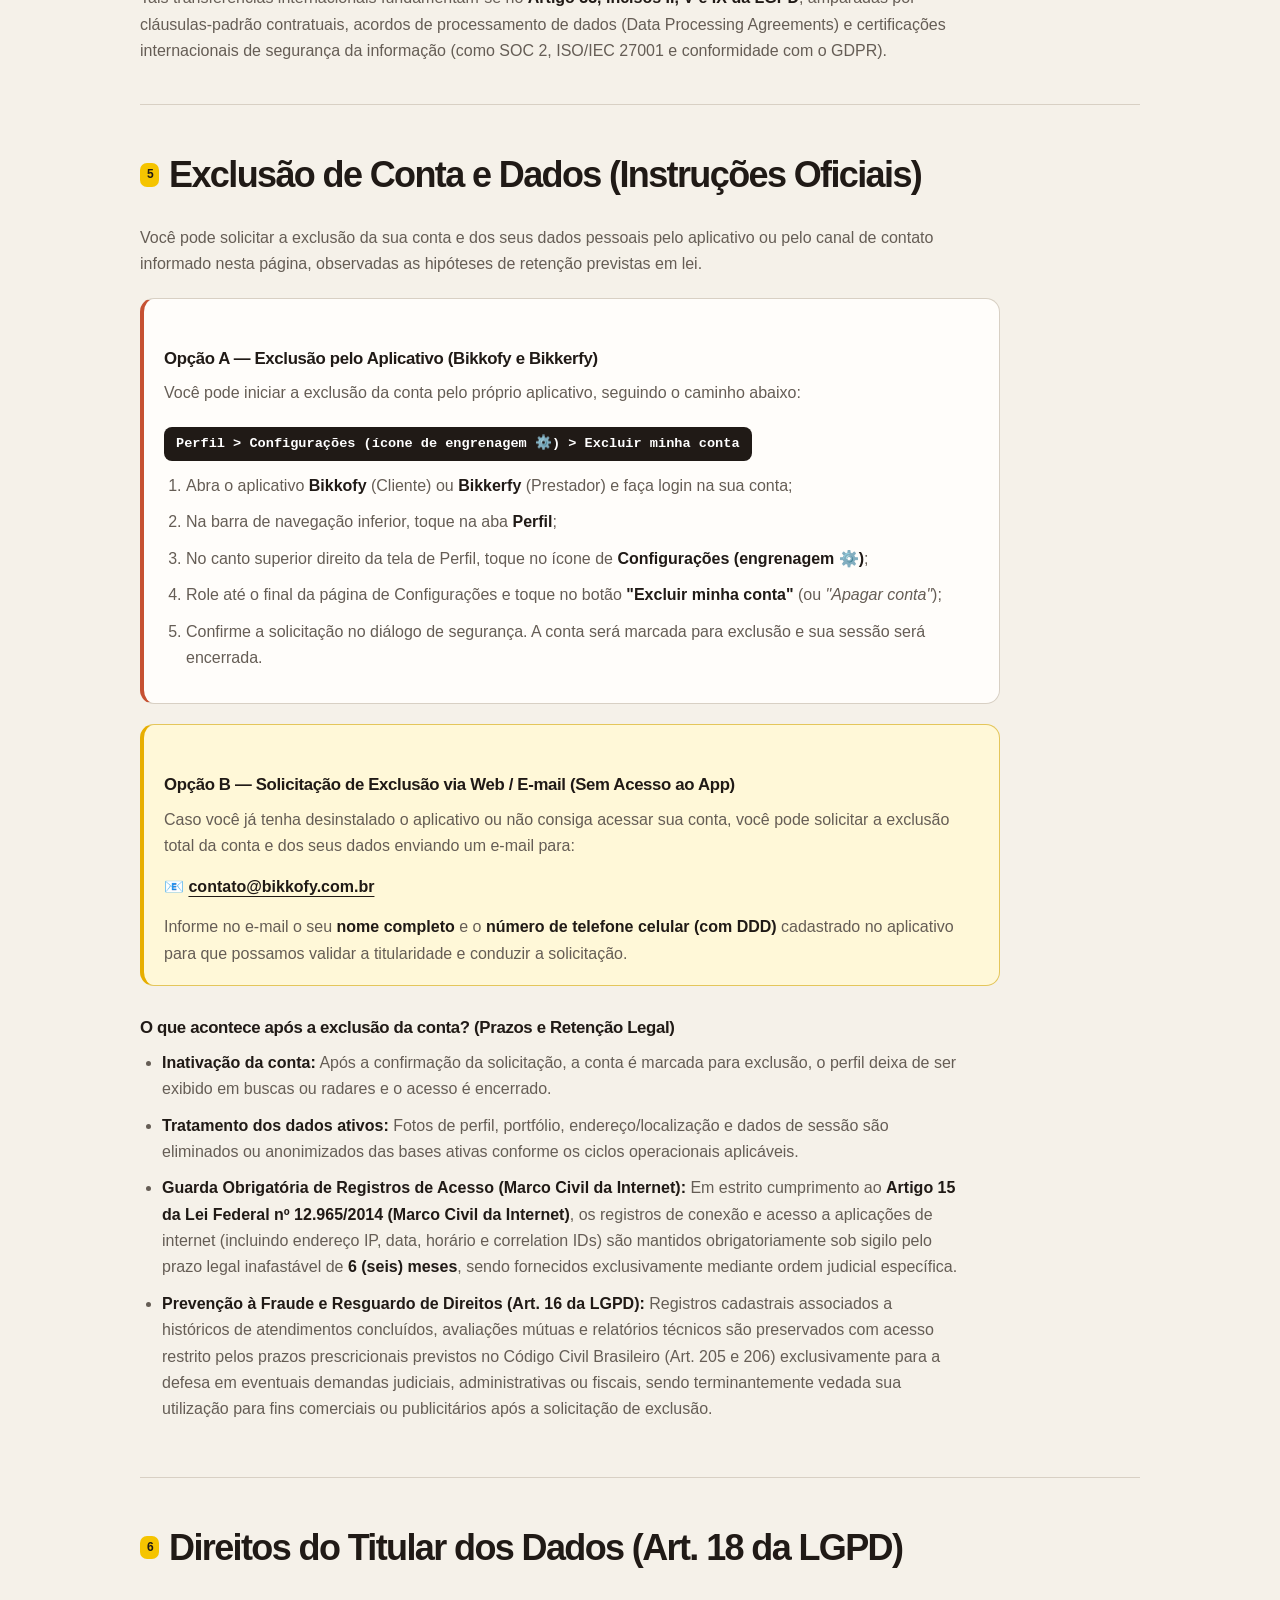
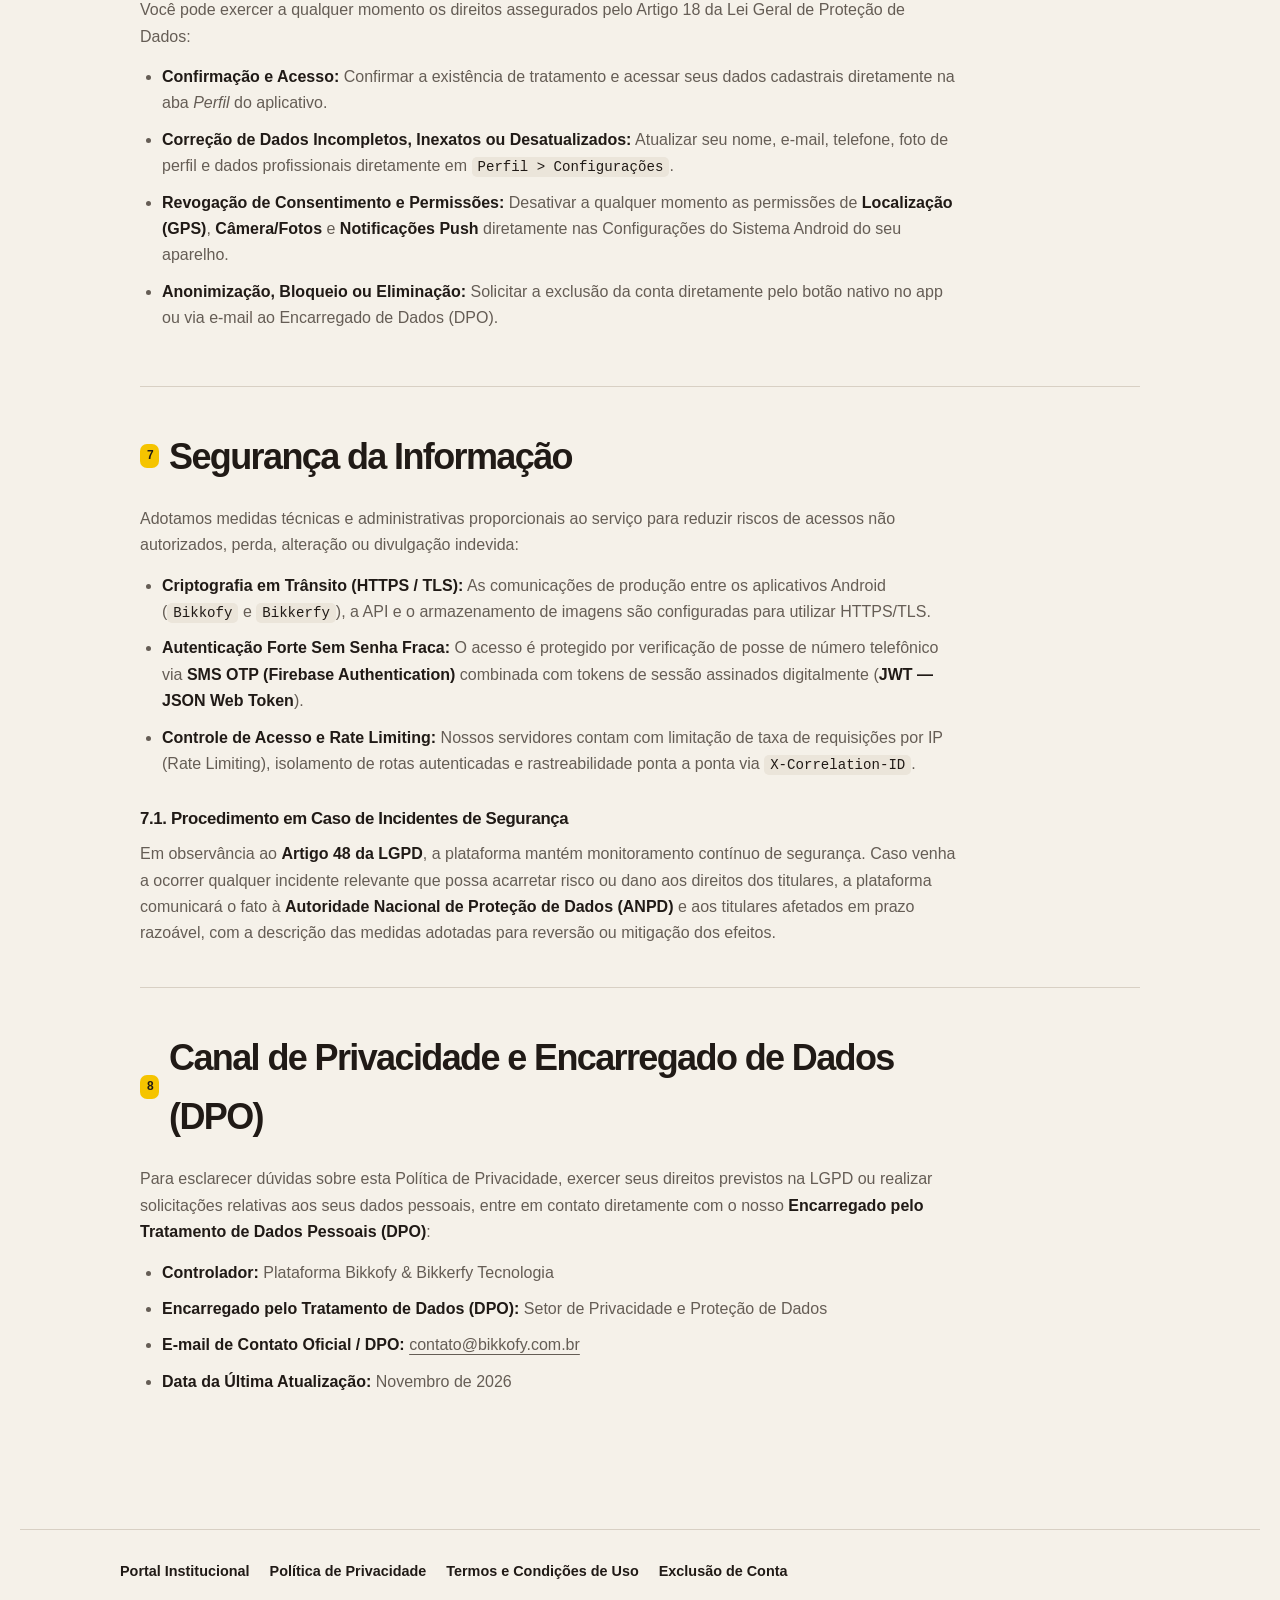
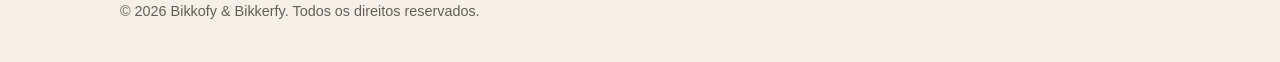
==== commit 2486c5e7: "fix(title): correcoes juridicas" ====
--- a/privacidade.html
+++ b/privacidade.html
@@ -439,7 +439,7 @@
         Esta Política de Privacidade descreve como coletamos, utilizamos, armazenamos e tratamos os seus dados pessoais nos aplicativos <strong>Bikkofy</strong> (Clientes) e <strong>Bikkerfy</strong> (Prestadores de Serviço / Bikkers).
       </p>
       <div class="meta-bar">
-        <span class="meta-pill">Última atualização: <strong>Outubro de 2026</strong></span>
+        <span class="meta-pill">Última atualização: <strong>Novembro de 2026</strong></span>
       </div>
     </div>
   </section>
@@ -469,6 +469,9 @@
         Bem-vindo ao ecossistema <strong>Bikkofy &amp; Bikkerfy</strong>. Esta política apresenta as práticas de tratamento de dados pessoais adotadas pela plataforma, à luz da <strong>Lei Geral de Proteção de Dados Pessoais (LGPD — Lei Federal nº 13.709/2018)</strong>, do <strong>Marco Civil da Internet (Lei Federal nº 12.965/2014)</strong> e das políticas aplicáveis da <strong>Google Play Store</strong>.
       </p>
       <p>
+        <strong>Controlador dos Dados:</strong> A plataforma é operada sob a denominação <strong>Bikkofy &amp; Bikkerfy Tecnologia</strong>, que atua como controladora dos dados pessoais coletados no âmbito dos aplicativos, definindo as finalidades e meios de tratamento nos termos do Artigo 5º, VI da LGPD.
+      </p>
+      <p>
         Esta Política de Privacidade aplica-se integralmente aos dois aplicativos móveis oficiais que compõem a nossa plataforma de conexão de serviços locais:
       </p>
       <ul>
@@ -481,6 +484,9 @@
       </ul>
       <div class="highlight-box">
         <strong>Navegação sem cadastro prévio (Deferred Signup):</strong> No aplicativo <strong>Bikkofy</strong>, você pode explorar categorias, buscar serviços e visualizar perfis públicos de profissionais sem criar uma conta. A coleta de dados cadastrais somente ocorre quando você decide autenticar-se para solicitar um orçamento, gerenciar pedidos ou editar seu perfil.
+      </div>
+      <div class="highlight-box">
+        <strong>Tratamento de Dados de Menores de Idade:</strong> Os aplicativos Bikkofy e Bikkerfy destinam-se exclusivamente a pessoas maiores de 18 (dezoito) anos e plenamente capazes. A plataforma <strong>não coleta e não trata intencionalmente dados pessoais de crianças ou adolescentes</strong> (Art. 14 da LGPD). Na hipótese de identificação de conta cadastrada por menor de idade, a respectiva conta e os dados associados serão prontamente excluídos de nossos servidores.
       </div>
     </section>
 
@@ -608,6 +614,14 @@
           <strong>Requisição Legal ou Autoridades Públicas:</strong> Quando estritamente exigido por ordem judicial ou autoridade competente, nos termos da legislação brasileira.
         </li>
       </ul>
+
+      <h3>4.1. Transferência Internacional de Dados (Art. 33 da LGPD)</h3>
+      <p>
+        Para garantir alta disponibilidade, escalabilidade e segurança de padrão internacional, determinados dados podem ser armazenados e processados em centros de dados em nuvem operados por nossos parceiros tecnológicos com sede no exterior (notadamente nos Estados Unidos da América), como o <strong>Google Firebase (Google LLC)</strong> e o <strong>Cloudflare R2 (Cloudflare, Inc.)</strong>.
+      </p>
+      <p>
+        Tais transferências internacionais fundamentam-se no <strong>Artigo 33, incisos II, V e IX da LGPD</strong>, amparadas por cláusulas-padrão contratuais, acordos de processamento de dados (Data Processing Agreements) e certificações internacionais de segurança da informação (como SOC 2, ISO/IEC 27001 e conformidade com o GDPR).
+      </p>
     </section>
 
     <!-- 5. Exclusão de Conta e Dados -->
@@ -646,8 +660,9 @@
       <h3>O que acontece após a exclusão da conta? (Prazos e Retenção Legal)</h3>
       <ul>
         <li><strong>Inativação da conta:</strong> Após a confirmação da solicitação, a conta é marcada para exclusão, o perfil deixa de ser exibido em buscas ou radares e o acesso é encerrado.</li>
-        <li><strong>Tratamento dos dados ativos:</strong> Fotos de perfil, portfólio, endereço/localização e dados de sessão poderão ser eliminados ou anonimizados das bases ativas conforme os ciclos operacionais aplicáveis.</li>
-        <li><strong>Retenção legal e exercício de direitos:</strong> Alguns registros podem ser preservados pelo tempo necessário para cumprir obrigações legais, prevenir fraudes ou resguardar o exercício regular de direitos, nos termos da legislação aplicável. Esses registros não são mantidos para fins de publicidade.</li>
+        <li><strong>Tratamento dos dados ativos:</strong> Fotos de perfil, portfólio, endereço/localização e dados de sessão são eliminados ou anonimizados das bases ativas conforme os ciclos operacionais aplicáveis.</li>
+        <li><strong>Guarda Obrigatória de Registros de Acesso (Marco Civil da Internet):</strong> Em estrito cumprimento ao <strong>Artigo 15 da Lei Federal nº 12.965/2014 (Marco Civil da Internet)</strong>, os registros de conexão e acesso a aplicações de internet (incluindo endereço IP, data, horário e correlation IDs) são mantidos obrigatoriamente sob sigilo pelo prazo legal inafastável de <strong>6 (seis) meses</strong>, sendo fornecidos exclusivamente mediante ordem judicial específica.</li>
+        <li><strong>Prevenção à Fraude e Resguardo de Direitos (Art. 16 da LGPD):</strong> Registros cadastrais associados a históricos de atendimentos concluídos, avaliações mútuas e relatórios técnicos são preservados com acesso restrito pelos prazos prescricionais previstos no Código Civil Brasileiro (Art. 205 e 206) exclusivamente para a defesa em eventuais demandas judiciais, administrativas ou fiscais, sendo terminantemente vedada sua utilização para fins comerciais ou publicitários após a solicitação de exclusão.</li>
       </ul>
     </section>
 
@@ -672,17 +687,23 @@
         <li><strong>Autenticação Forte Sem Senha Fraca:</strong> O acesso é protegido por verificação de posse de número telefônico via <strong>SMS OTP (Firebase Authentication)</strong> combinada com tokens de sessão assinados digitalmente (<strong>JWT — JSON Web Token</strong>).</li>
         <li><strong>Controle de Acesso e Rate Limiting:</strong> Nossos servidores contam com limitação de taxa de requisições por IP (Rate Limiting), isolamento de rotas autenticadas e rastreabilidade ponta a ponta via <code>X-Correlation-ID</code>.</li>
       </ul>
+
+      <h3>7.1. Procedimento em Caso de Incidentes de Segurança</h3>
+      <p>
+        Em observância ao <strong>Artigo 48 da LGPD</strong>, a plataforma mantém monitoramento contínuo de segurança. Caso venha a ocorrer qualquer incidente relevante que possa acarretar risco ou dano aos direitos dos titulares, a plataforma comunicará o fato à <strong>Autoridade Nacional de Proteção de Dados (ANPD)</strong> e aos titulares afetados em prazo razoável, com a descrição das medidas adotadas para reversão ou mitigação dos efeitos.
+      </p>
     </section>
 
     <!-- 8. Canal de Privacidade -->
     <section id="contato-dpo" class="section-card">
-      <h2><span class="section-num">8</span> Canal de Privacidade</h2>
-      <p>
-        Para esclarecer dúvidas sobre esta Política de Privacidade, exercer seus direitos previstos na LGPD ou realizar solicitações relativas aos seus dados pessoais, entre em contato com o nosso canal de Privacidade e Proteção de Dados:
-      </p>
-      <ul>
-        <li><strong>Plataforma:</strong> Ecossistema Bikkofy &amp; Bikkerfy</li>
-        <li><strong>E-mail de Privacidade e Atendimento:</strong> <a href="mailto:contato@bikkofy.com.br">contato@bikkofy.com.br</a></li>
+      <h2><span class="section-num">8</span> Canal de Privacidade e Encarregado de Dados (DPO)</h2>
+      <p>
+        Para esclarecer dúvidas sobre esta Política de Privacidade, exercer seus direitos previstos na LGPD ou realizar solicitações relativas aos seus dados pessoais, entre em contato diretamente com o nosso <strong>Encarregado pelo Tratamento de Dados Pessoais (DPO)</strong>:
+      </p>
+      <ul>
+        <li><strong>Controlador:</strong> Plataforma Bikkofy &amp; Bikkerfy Tecnologia</li>
+        <li><strong>Encarregado pelo Tratamento de Dados (DPO):</strong> Setor de Privacidade e Proteção de Dados</li>
+        <li><strong>E-mail de Contato Oficial / DPO:</strong> <a href="mailto:contato@bikkofy.com.br?subject=DPO%20-%20Privacidade%20e%20Prote%C3%A7%C3%A3o%20de%20Dados">contato@bikkofy.com.br</a></li>
         <li><strong>Data da Última Atualização:</strong> Novembro de 2026</li>
       </ul>
     </section>
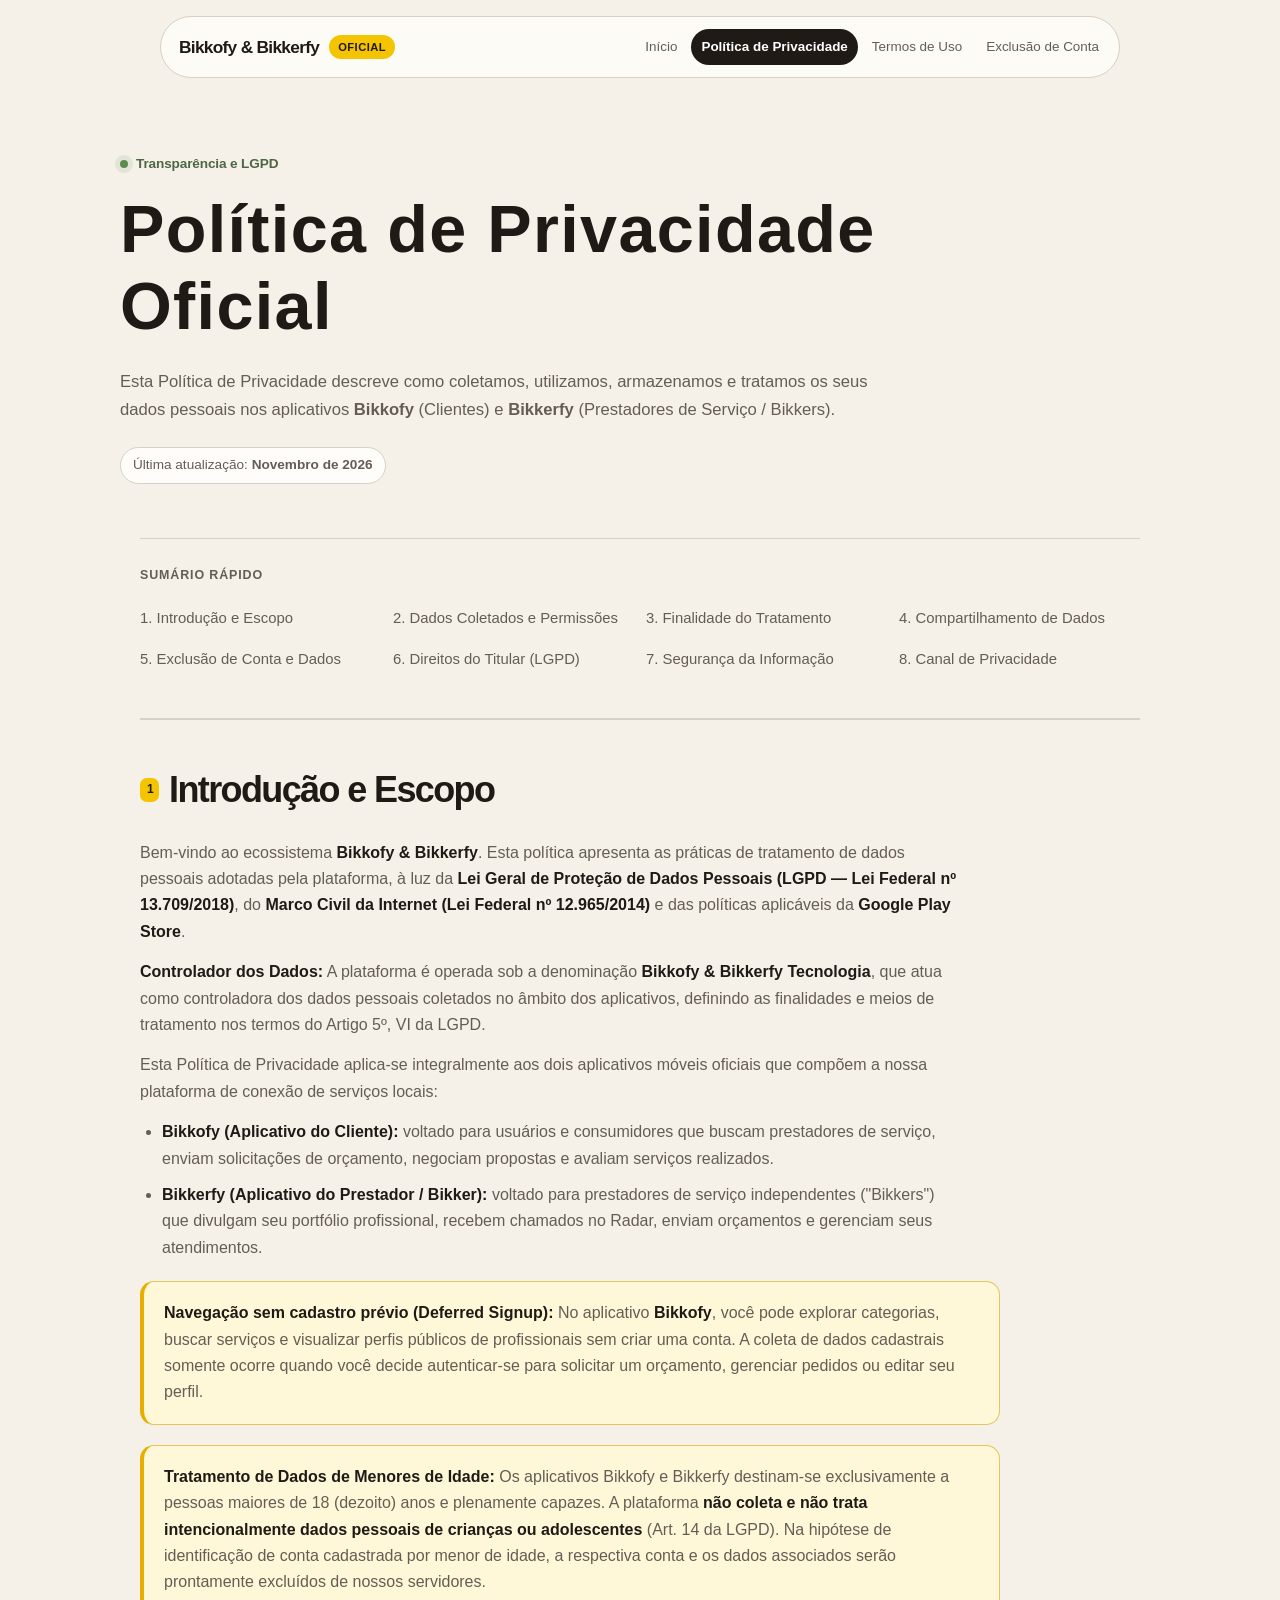
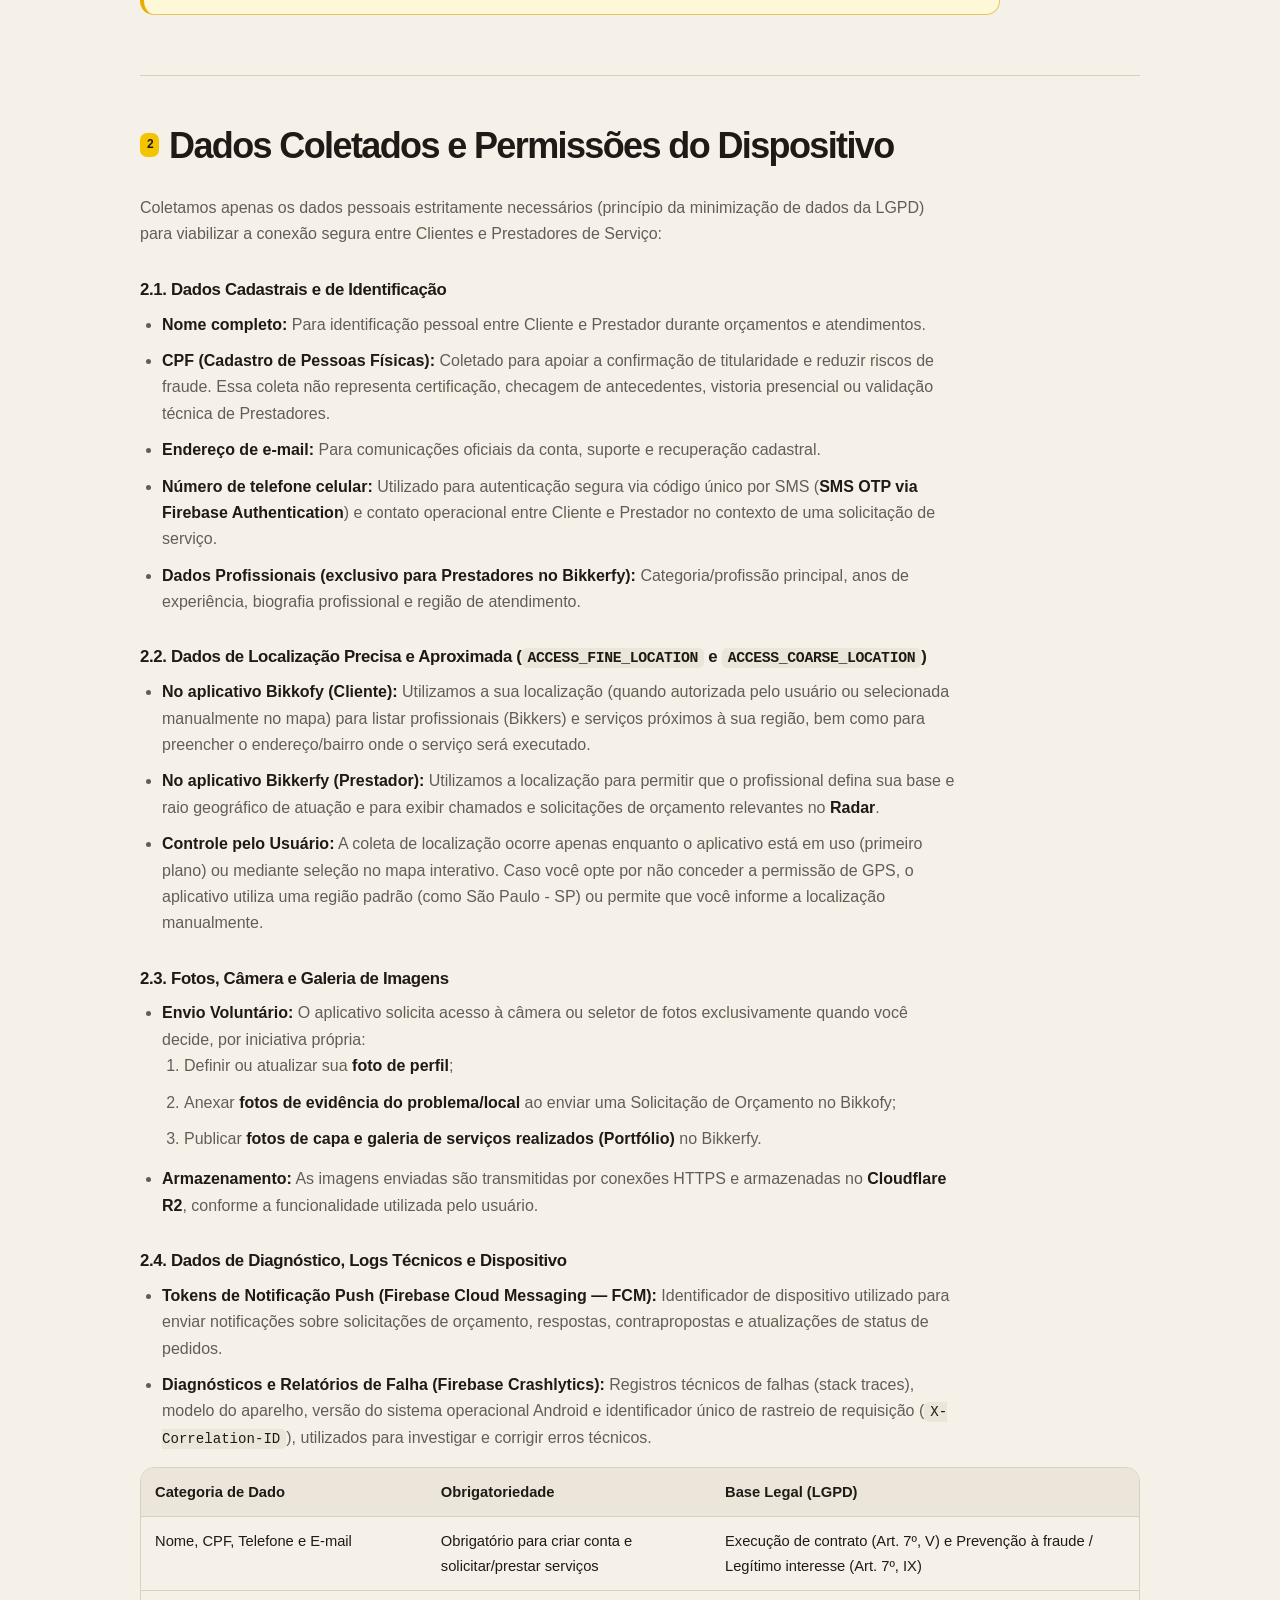
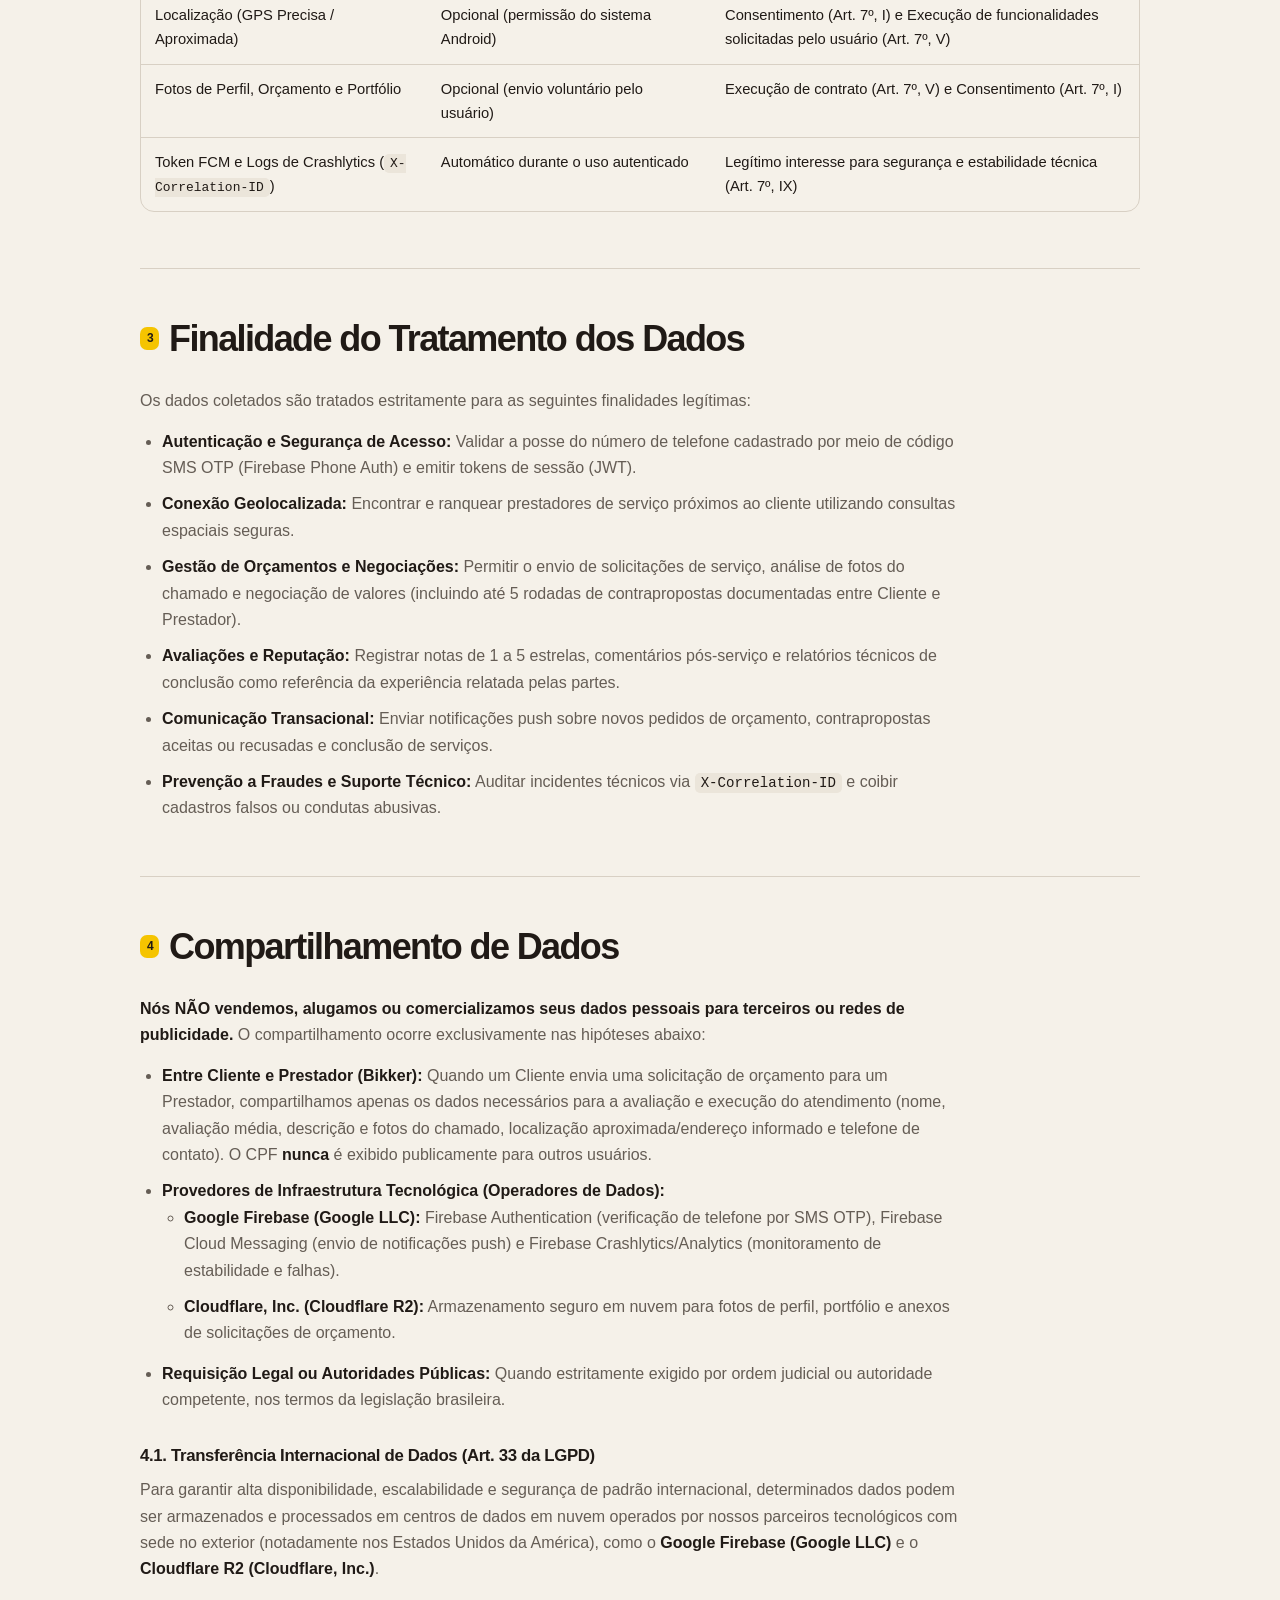
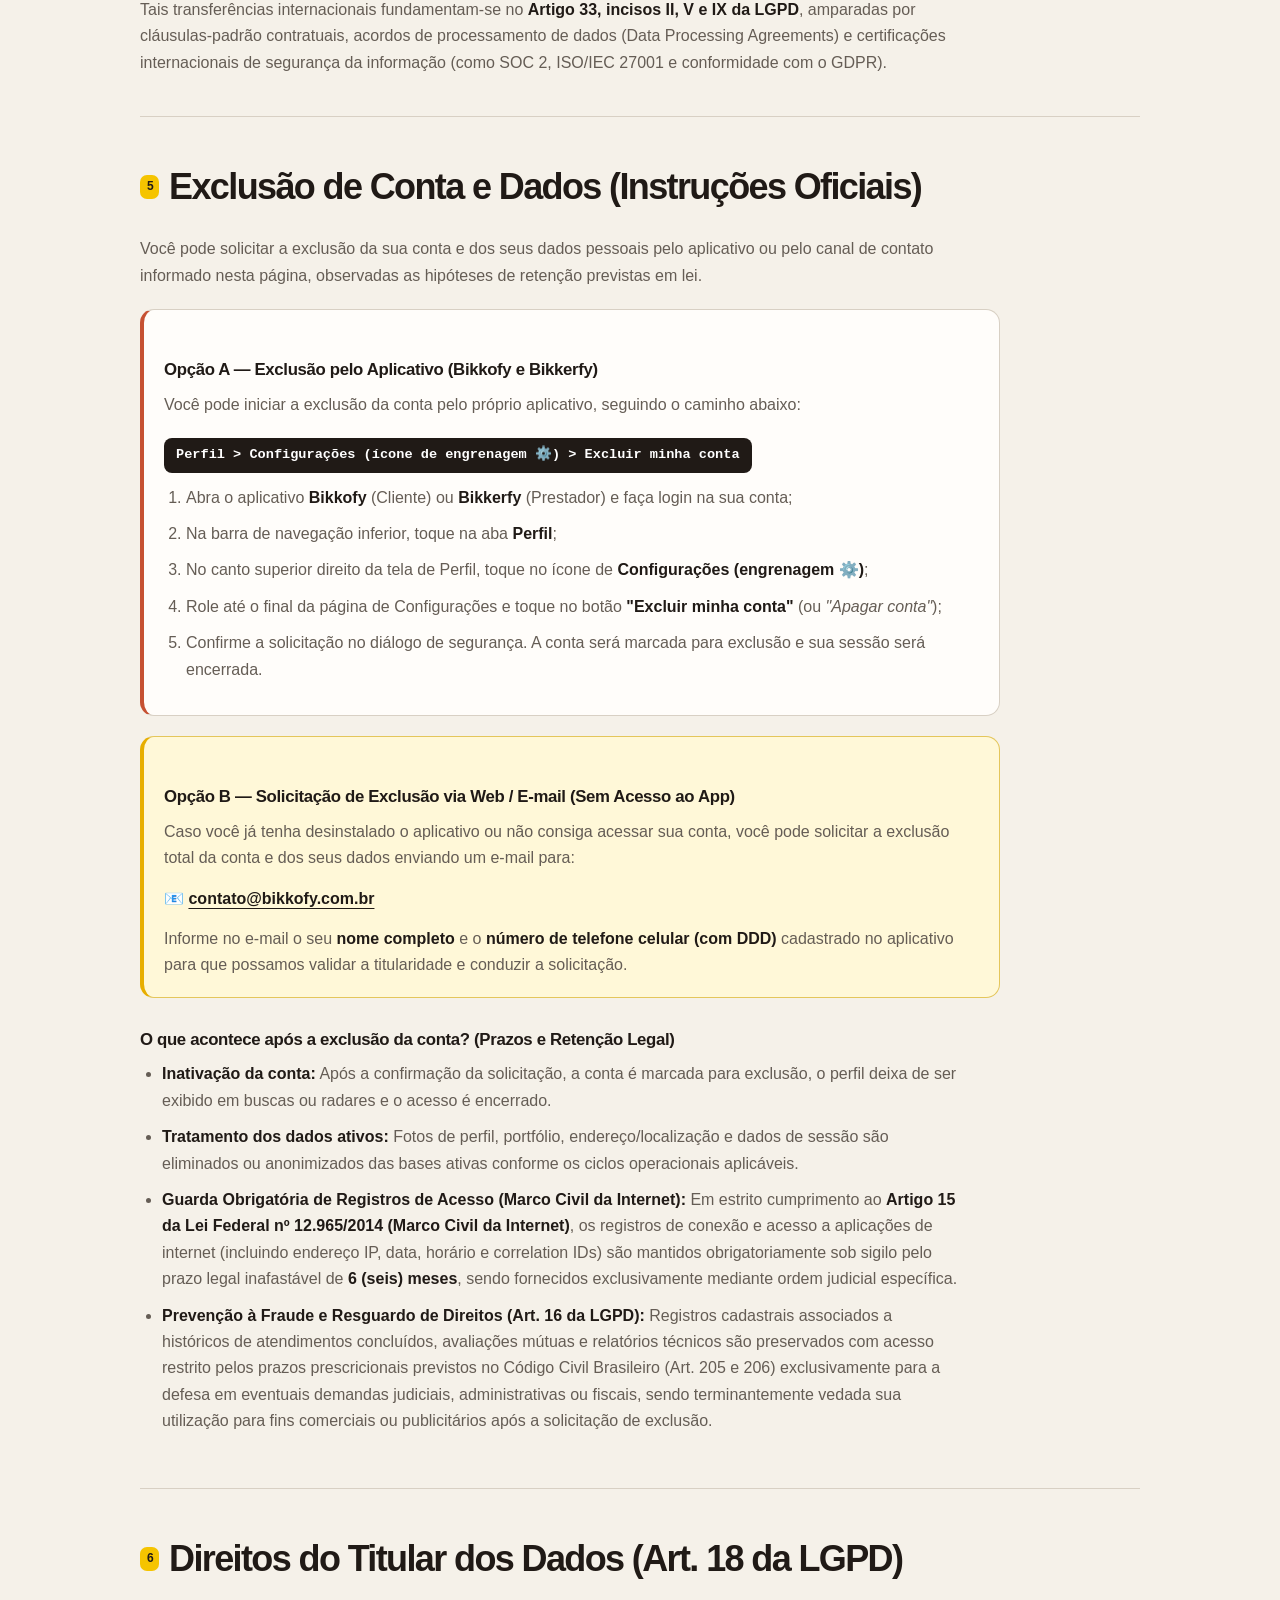
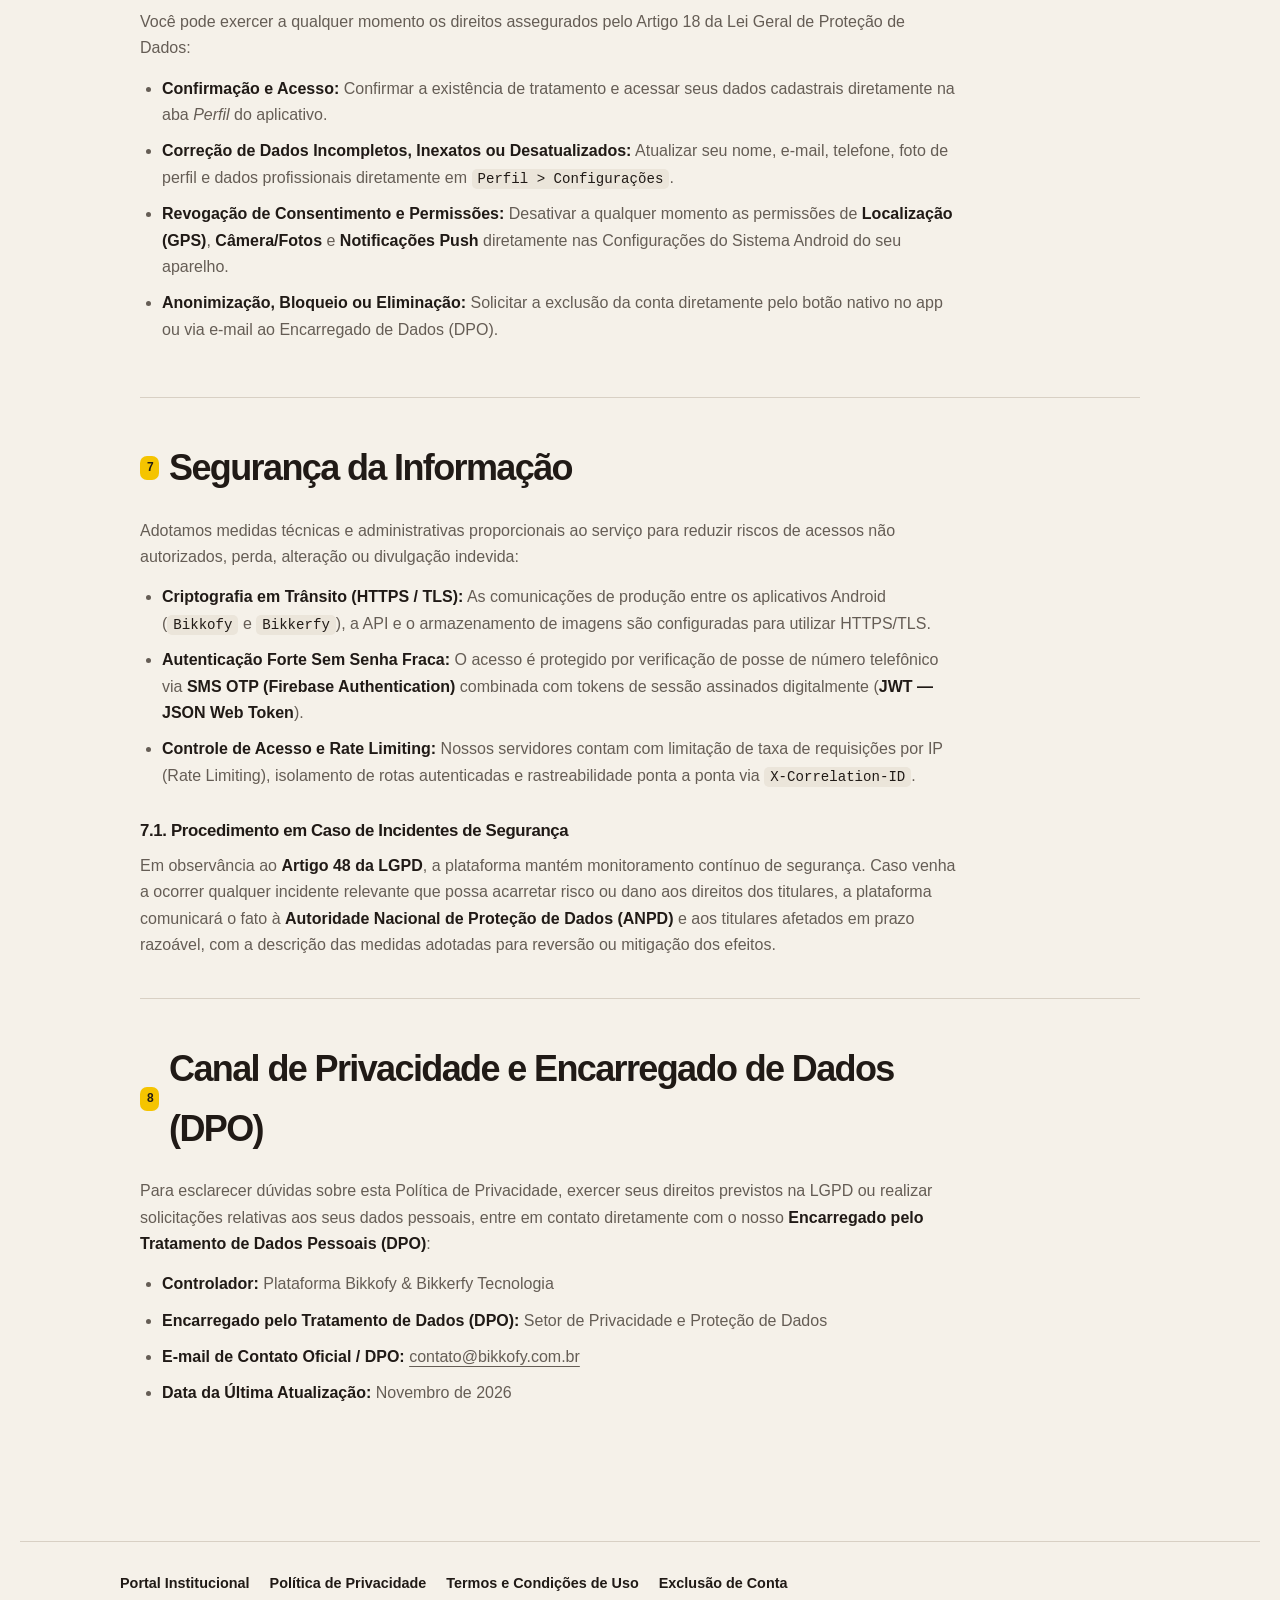
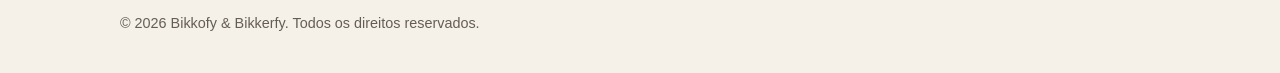
==== commit 89e84058: "style(legal): adjust hero title letter-spacing, line-height and margin" ====
--- a/privacidade.html
+++ b/privacidade.html
@@ -7,6 +7,7 @@
   <meta name="description" content="Política de Privacidade dos aplicativos Bikkofy (Clientes) e Bikkerfy (Prestadores de Serviço / Bikkers)." />
   <meta name="robots" content="index, follow" />
   <meta name="theme-color" content="#f5f1e9" />
+  <link rel="icon" type="image/webp" href="assets/icons/bikkofy_icon.webp" />
   <style>
     :root {
       --brand-yellow: #FFD600;
@@ -144,11 +145,11 @@
     }
 
     .hero h1 {
-      font-size: clamp(1.75rem, 4vw, 2.5rem);
+      font-size: clamp(2rem, 4.5vw, 3.2rem);
       font-weight: 800;
-      letter-spacing: -0.025em;
-      line-height: 1.2;
-      margin-bottom: 14px;
+      letter-spacing: 0.02em;
+      line-height: 1.18;
+      margin-bottom: 22px;
     }
 
     .hero p {
--- a/assets/legal.css
+++ b/assets/legal.css
@@ -115,12 +115,13 @@
 }
 
 .hero h1 {
-  max-width: 820px;
-  margin: 0 0 18px;
-  color: var(--ink);
-  font-size: clamp(2.5rem, 6vw, 5.25rem);
+  max-width: 860px;
+  margin: 0 0 24px;
+  color: var(--ink);
+  font-size: clamp(2.3rem, 5.2vw, 4.25rem);
   font-weight: 800;
-  line-height: .96;
+  line-height: 1.15;
+  letter-spacing: 0.02em;
 }
 
 .hero p {
